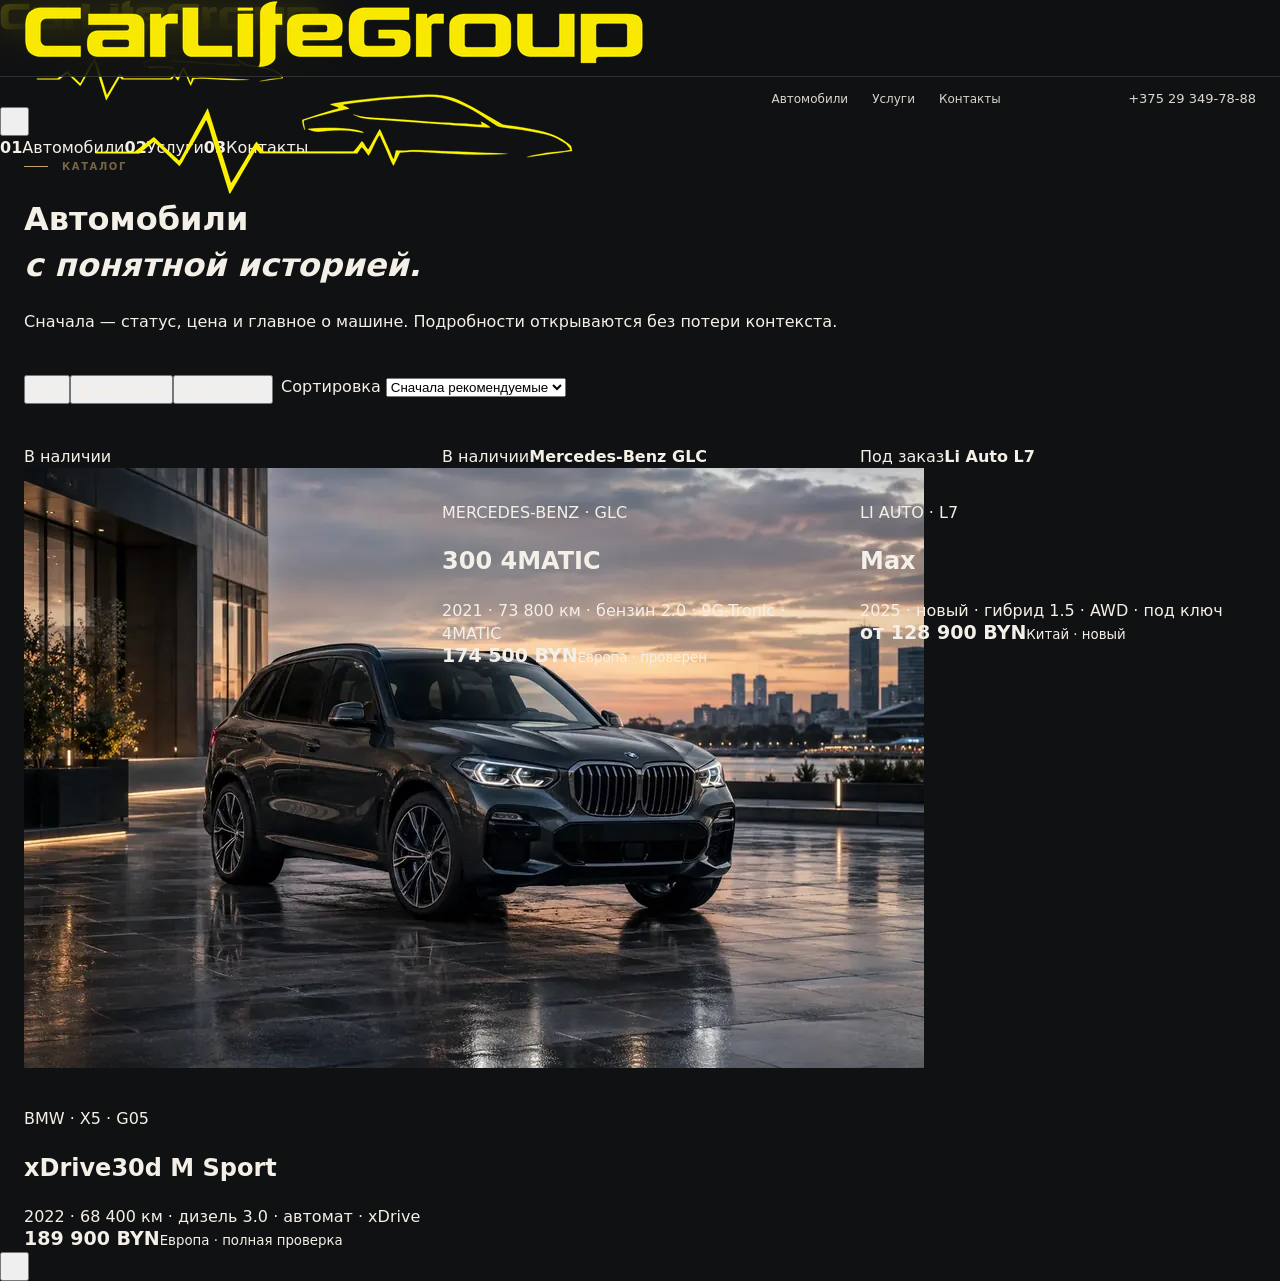
==== catalog.html @ 9d7b45b4 "New 14092026" ====
<!doctype html><html lang="ru"><head><meta charset="utf-8"><meta name="viewport" content="width=device-width,initial-scale=1"><title>Каталог — CarLifeGroup</title><link rel="stylesheet" href="styles.css"></head><body class="inner-page"><header class="site-header"><div class="shell header-inner"><a class="brand brand-logo-link" href="index.html" aria-label="CarLifeGroup"><picture class="brand-logo-picture"><source media="(max-width:520px)" srcset="assets/brand/carlifegroup-logo-mobile.webp"><source media="(max-width:820px)" srcset="assets/brand/carlifegroup-logo-tablet.webp"><img class="brand-logo" src="assets/brand/carlifegroup-logo-desktop.webp" width="620" height="195" alt="CarLifeGroup"></picture></a><nav class="desktop-nav"><a href="index.html#cars">Автомобили</a><a href="index.html#services">Услуги</a><a href="index.html#contacts">Контакты</a></nav><div class="header-actions"><a class="phone" href="tel:+375293497888">+375 29 349-78-88</a><button class="menu-toggle" id="menuToggle" aria-expanded="false" aria-controls="mainNav" aria-label="Открыть меню"><i></i><i></i><i></i></button></div></div></header><div class="menu-backdrop" id="menuBackdrop" hidden></div><nav class="main-nav" id="mainNav" aria-hidden="true"><div class="menu-head"><div class="menu-logo-wrap"><img class="menu-logo" src="assets/brand/carlifegroup-logo-mobile.webp" width="320" height="101" alt="CarLifeGroup"></div><button class="menu-close" id="menuClose">×</button></div><div class="menu-links"><a href="index.html#cars"><b>01</b>Автомобили</a><a href="index.html#services"><b>02</b>Услуги</a><a href="index.html#contacts"><b>03</b>Контакты</a></div></nav><main class="catalog-page"><div class="shell"><div class="page-head"><p class="eyebrow eyebrow-dark"><span></span> КАТАЛОГ</p><h1>Автомобили<br><em>с понятной историей.</em></h1><p>Сначала — статус, цена и главное о машине. Подробности открываются без потери контекста.</p></div><div class="catalog-tools"><div class="filters"><button class="active">Все</button><button>В наличии</button><button>Под заказ</button></div><label>Сортировка <select><option>Сначала рекомендуемые</option><option>Сначала дешевле</option><option>Сначала новее</option></select></label></div><div class="catalog-grid"><a class="catalog-card" href="cars/bmw-x5-g05.html"><div class="catalog-photo"><span>В наличии</span><img src="assets/car-bmw-x5.webp" width="900" height="600" loading="lazy" alt="BMW X5 G05"></div><div class="catalog-body"><div><p>BMW · X5 · G05</p><h2>xDrive30d M Sport</h2><span>2022 · 68 400 км · дизель 3.0 · автомат · xDrive</span></div><strong>189 900 BYN</strong><small>Европа · полная проверка</small></div></a><article class="catalog-card"><div class="catalog-photo placeholder"><span>В наличии</span><b>Mercedes-Benz GLC</b></div><div class="catalog-body"><div><p>MERCEDES-BENZ · GLC</p><h2>300 4MATIC</h2><span>2021 · 73 800 км · бензин 2.0 · 9G-Tronic · 4MATIC</span></div><strong>174 500 BYN</strong><small>Европа · проверен</small></div></article><article class="catalog-card"><div class="catalog-photo placeholder"><span class="light">Под заказ</span><b>Li Auto L7</b></div><div class="catalog-body"><div><p>LI AUTO · L7</p><h2>Max</h2><span>2025 · новый · гибрид 1.5 · AWD · под ключ</span></div><strong>от 128 900 BYN</strong><small>Китай · новый</small></div></article></div></div></main><button class="back-top" id="backTop" aria-label="Наверх">↑</button><script src="script.js" defer></script></body></html>
---- styles.css ----
:root{--bg:#101112;--bg-2:#151718;--surface:#f2efe8;--surface-2:#e6e0d6;--ink:#161718;--text:#f4f0e8;--muted:#a8a8a4;--muted-dark:#6b6b67;--accent:#c6a06a;--accent-2:#dbc7a7;--line:rgba(244,240,232,.14);--line-dark:rgba(22,23,24,.14);--max:1380px;--gutter:24px;--radius:14px}*{box-sizing:border-box}html{scroll-behavior:smooth}body{margin:0;background:var(--bg);color:var(--text);font-family:Inter,system-ui,sans-serif;line-height:1.45;-webkit-font-smoothing:antialiased}a{color:inherit;text-decoration:none}button{font:inherit;color:inherit}.shell{width:min(var(--max),calc(100% - var(--gutter)*2));margin-inline:auto}body.menu-lock,body.modal-lock{overflow:hidden}
.site-header{position:fixed;z-index:50;top:0;inset-inline:0;background:rgba(16,17,18,.72);border-bottom:1px solid var(--line);backdrop-filter:blur(18px);-webkit-backdrop-filter:blur(18px)}.header-inner{height:76px;display:grid;grid-template-columns:auto 1fr auto;align-items:center;gap:30px}.brand{font:800 21px/1 Inter,system-ui,sans-serif;letter-spacing:-.05em;white-space:nowrap}.brand b{font-weight:500;opacity:.58;margin-left:5px}.desktop-nav{display:flex;justify-content:center;gap:24px;font-size:12px;color:#d9d6cf}.desktop-nav a{transition:color .2s ease}.desktop-nav a:hover{color:var(--accent-2)}.header-actions{display:flex;align-items:center;gap:18px}.phone{font-size:13px;color:#ddd9d1;white-space:nowrap}.header-cta{height:42px;display:inline-flex;align-items:center;padding:0 18px;border:1px solid rgba(219,199,167,.58);border-radius:999px;font-size:12px;font-weight:600;transition:.2s ease}.header-cta:hover{background:var(--accent-2);color:var(--ink)}.menu-toggle{display:none;border:0;background:none;width:40px;height:40px;padding:6px}.menu-toggle i{display:block;height:1px;width:23px;background:currentColor;margin:7px auto}.mobile-menu{display:none}
.hero{position:relative;min-height:760px;height:100svh;max-height:940px;overflow:hidden;background:var(--bg)}.hero-media{position:absolute;inset:0}.hero-media picture{position:absolute;inset:0;display:block}.hero-fallback,.hero-media img{position:absolute;inset:0;width:100%;height:100%;object-fit:cover}.hero-fallback{background:radial-gradient(circle at 62% 55%,#4f5352 0,#25292a 34%,#101112 75%)}.hero-media img{z-index:1;object-position:62% center}.hero-media img.image-failed{display:none}.hero-shade{position:absolute;z-index:2;inset:0;background:linear-gradient(90deg,rgba(9,10,11,.88) 0,rgba(9,10,11,.5) 40%,rgba(9,10,11,.16) 68%,rgba(9,10,11,.1) 100%),linear-gradient(0deg,rgba(9,10,11,.56),rgba(9,10,11,.06) 55%)}.hero-content{position:relative;z-index:3;min-height:100%;display:flex;flex-direction:column;justify-content:center;padding-top:40px}.hero-copy{max-width:780px}.eyebrow{margin:0 0 18px;color:#d5d1c8;text-transform:uppercase;letter-spacing:.16em;font-size:10px;font-weight:600}.eyebrow span{display:inline-block;vertical-align:middle;width:24px;height:1px;margin-right:9px;background:var(--accent)}.hero h1{margin:0;font:800 92px/.93 Inter,system-ui,sans-serif;letter-spacing:-.065em}.hero h1 em{font-style:normal;color:#ddd8cf}.hero-lead{max-width:610px;margin:28px 0 34px;color:#d2d0ca;font-size:18px;line-height:1.5}.hero-actions{display:flex;flex-wrap:wrap;gap:10px}.button{min-height:50px;display:inline-flex;justify-content:center;align-items:center;gap:18px;padding:0 21px;border-radius:999px;font-size:13px;font-weight:600;transition:transform .2s ease,background-color .2s ease,color .2s ease,border-color .2s ease}.button:hover{transform:translateY(-2px)}.button b{font-size:15px;font-weight:500}.button-light{background:#f0ece3;color:#161718}.button-ghost{border:1px solid rgba(244,240,232,.4);background:rgba(16,17,18,.08)}.button-ghost:hover{border-color:var(--accent-2)}.button-dark{background:var(--ink);color:#f2efe8}.button-outline-dark{border:1px solid rgba(22,23,24,.28);color:var(--ink);background:transparent}.button-outline-dark:hover{border-color:var(--accent);color:#6f593a}.hero-proof{display:flex;gap:42px;margin-top:70px}.hero-proof div{display:flex;align-items:flex-start;gap:12px}.hero-proof strong{font:600 11px/1 Inter;color:var(--accent)}.hero-proof span{text-transform:uppercase;letter-spacing:.07em;color:#c8c5bf;font-size:10px;line-height:1.4}.hero-bottom{position:absolute;z-index:3;left:50%;bottom:24px;transform:translateX(-50%);display:grid;grid-template-columns:1fr auto 1fr;align-items:center;color:#bcbab4;font-size:10px;letter-spacing:.12em;text-transform:uppercase}.hero-bottom a{display:flex;align-items:center;gap:10px;color:#eeebe3}.hero-bottom b{color:var(--accent);font-size:16px;font-weight:400}.hero-bottom span:last-child{text-align:right}
.inventory-section,.catalog-section{background:var(--surface);color:var(--ink)}.inventory-section{padding:102px 0 82px}.section-head{display:flex;align-items:end;justify-content:space-between;gap:40px}.eyebrow-dark{color:#766348;margin-bottom:16px}.section-head h2,.catalog-head h2{margin:0;font:800 58px/1.01 Inter,system-ui,sans-serif;letter-spacing:-.055em}.section-head h2 em,.catalog-head h2 em{font-style:normal;color:#66635e}.inventory-meta{display:flex;justify-content:space-between;margin-top:22px;padding-top:13px;border-top:1px solid var(--line-dark);text-transform:uppercase;letter-spacing:.11em;font-size:9px;color:#7a7872}.inventory-grid{display:grid;grid-template-columns:repeat(3,minmax(0,1fr));gap:22px;margin-top:34px}.car-card{min-width:0;display:flex;flex-direction:column}.car-photo{position:relative;display:block;width:100%;padding:0;border:0;overflow:hidden;aspect-ratio:4/3;background:#d3cec3;border-radius:var(--radius);cursor:pointer;text-align:left}.car-photo img,.photo-fallback{position:absolute;inset:0;width:100%;height:100%;object-fit:cover}.photo-fallback{z-index:0}.car-photo img{z-index:1;transition:transform .55s ease,opacity .25s ease}.car-photo:hover img{transform:scale(1.025)}.photo-bmw{background:linear-gradient(135deg,#858a8a,#343739 58%,#17191a)}.photo-mercedes{background:linear-gradient(135deg,#bbb8b0,#66635e 58%,#252627)}.photo-li{background:linear-gradient(135deg,#a69f92,#5b5853 60%,#222426)}.status,.origin{position:absolute;z-index:3;top:14px;padding:8px 10px;border:1px solid rgba(243,240,232,.18);background:rgba(16,17,18,.72);backdrop-filter:blur(8px);color:#f2eee7;font-size:9px;letter-spacing:.13em;text-transform:uppercase}.status{left:14px}.origin{right:14px;color:var(--accent-2)}.status-stock{background:#f2efe8;color:#171819;border-color:transparent}.photo-caption{position:absolute;z-index:3;right:14px;bottom:14px;display:flex;gap:8px;align-items:center;padding:9px 11px;background:rgba(16,17,18,.74);color:#f1eee7;border:1px solid rgba(243,240,232,.15);backdrop-filter:blur(8px);font-size:9px;letter-spacing:.1em;text-transform:uppercase;opacity:0;transform:translateY(4px);transition:.25s ease}.car-photo:hover .photo-caption{opacity:1;transform:none}.photo-caption b{font-size:13px;color:var(--accent);font-weight:400}.car-body{padding:18px 0 0;display:flex;flex:1;flex-direction:column}.car-top{display:flex;justify-content:space-between;gap:20px;min-height:61px;padding-bottom:14px;border-bottom:1px solid var(--line-dark)}.car-kicker{margin:0 0 6px;color:#767168;font-size:10px;letter-spacing:.12em;text-transform:uppercase;font-weight:600}.car-top h3{margin:0;font:700 25px/1.06 Inter,system-ui,sans-serif;letter-spacing:-.045em}.year{font:600 11px/1 Inter;color:#7b7870;padding-top:2px}.car-main{display:grid;grid-template-columns:1fr 1fr;gap:16px;min-height:89px;padding:16px 0 13px}.price strong{display:block;font:700 19px/1.05 Inter,system-ui,sans-serif}.price span{display:block;margin-top:5px;color:#77746e;font-size:10px}.car-main p{margin:0;color:#5f605c;font-size:11px;line-height:1.55}.spec-row{display:flex;flex-wrap:wrap;gap:7px 13px;min-height:30px;color:#77766f;font-size:9px;text-transform:uppercase;letter-spacing:.06em}.spec-row span+span{position:relative}.spec-row span+span:before{content:'·';position:absolute;left:-8px;color:#aba79f}.card-actions{display:flex;justify-content:space-between;gap:16px;min-height:54px;margin-top:auto;padding-top:18px;border-top:1px solid var(--line-dark)}.card-link{padding:0;border:0;background:none;font-size:11px;font-weight:600;cursor:pointer}.card-link b{color:#8b7250;font-size:14px;font-weight:400}.card-link:hover{color:#8b7250}.card-link.subtle{color:#77756e;font-weight:500}.inventory-note{display:grid;grid-template-columns:1.2fr .8fr;gap:40px;margin-top:48px;padding-top:22px;border-top:1px solid var(--line-dark);align-items:start}.inventory-note p{margin:0;max-width:790px;color:#666761;font-size:12px;line-height:1.6}.inventory-note p b{color:#2d2e2e;font-weight:600}.inventory-note a{justify-self:end;font-size:11px;font-weight:600;color:#3f403e}
.catalog-section{padding:110px 0 120px;background:#ece8df;border-top:1px solid var(--line-dark)}.catalog-head{display:grid;grid-template-columns:1.15fr .85fr;gap:60px;align-items:end}.catalog-head>p{max-width:430px;margin:0 0 3px;color:#6b6861;font-size:13px;line-height:1.6}.catalog-tools{display:flex;gap:8px;margin-top:42px;padding-bottom:18px;border-bottom:1px solid var(--line-dark)}.filter-chip{height:38px;padding:0 15px;border:1px solid rgba(22,23,24,.18);border-radius:999px;background:transparent;color:#5e5b55;font-size:11px;cursor:pointer}.filter-chip.is-active{background:var(--ink);color:#f2efe8;border-color:var(--ink)}.catalog-grid{display:grid;grid-template-columns:repeat(3,minmax(0,1fr));gap:22px;margin-top:22px}.catalog-card{display:grid;grid-template-rows:auto 1fr;gap:17px}.catalog-image{position:relative;min-height:280px;border-radius:var(--radius);overflow:hidden;background-size:cover;background-position:center}.catalog-image>span{position:absolute;left:14px;top:14px;z-index:2;padding:8px 10px;border-radius:999px;background:rgba(16,17,18,.74);color:#f2eee7;font-size:9px;letter-spacing:.13em;text-transform:uppercase}.catalog-open{position:absolute;right:14px;bottom:14px;z-index:2;border:1px solid rgba(244,240,232,.18);border-radius:999px;padding:10px 12px;background:rgba(16,17,18,.74);backdrop-filter:blur(8px);color:#f1eee7;font-size:9px;letter-spacing:.1em;text-transform:uppercase;cursor:pointer}.catalog-open b{color:var(--accent);font-size:13px;font-weight:400}.catalog-card h3{margin:0 0 8px;font:700 25px/1.06 Inter,system-ui,sans-serif;letter-spacing:-.045em}.catalog-spec{min-height:35px;margin:0 0 16px;color:#6e6a63;font-size:11px;line-height:1.55}.catalog-card>div:last-child>strong{font:700 19px/1 Inter,system-ui,sans-serif}
.stub-section{min-height:360px;display:flex;align-items:center;background:#ece8df;color:var(--ink);border-top:1px solid var(--line-dark)}.stub-section.dark{background:var(--bg-2);color:var(--text);border-color:var(--line)}.stub-section span{display:block;margin-bottom:14px;text-transform:uppercase;letter-spacing:.13em;font-size:9px;color:var(--accent)}.stub-section h2{margin:0;font:700 42px/1.06 Inter,system-ui,sans-serif;letter-spacing:-.045em}
.car-modal{position:fixed;inset:0;z-index:100;display:none}.car-modal.is-open{display:block}.modal-backdrop{position:absolute;inset:0;background:rgba(8,9,10,.66);backdrop-filter:blur(8px)}.modal-panel{position:absolute;top:0;right:0;width:min(860px,100%);height:100%;display:grid;grid-template-columns:.95fr 1.05fr;background:var(--surface);color:var(--ink);box-shadow:-24px 0 70px rgba(0,0,0,.18);transform:translateX(20px);opacity:0;animation:modal-in .22s ease forwards}.car-modal.is-open .modal-panel{transform:none}@keyframes modal-in{to{transform:none;opacity:1}}.modal-close{position:absolute;top:18px;right:18px;z-index:4;width:42px;height:42px;border:1px solid rgba(244,240,232,.28);border-radius:50%;background:rgba(16,17,18,.62);color:#f2efe8;font-size:25px;line-height:1;cursor:pointer}.modal-image{position:relative;min-height:100%;background-size:cover;background-position:center}.modal-status{position:absolute;left:20px;top:20px;padding:8px 10px;border-radius:999px;background:rgba(16,17,18,.74);color:#f2eee7;font-size:9px;letter-spacing:.13em;text-transform:uppercase}.modal-content{padding:70px 50px 44px;overflow:auto}.modal-kicker{margin:0 0 7px;color:#767168;font-size:10px;letter-spacing:.12em;text-transform:uppercase;font-weight:600}.modal-content h2{margin:0;font:800 42px/1 Inter,system-ui,sans-serif;letter-spacing:-.05em}.modal-price{margin:26px 0 26px;padding:17px 0;border-top:1px solid var(--line-dark);border-bottom:1px solid var(--line-dark)}.modal-price strong{display:block;font:700 25px/1 Inter,system-ui,sans-serif}.modal-price span{display:block;margin-top:7px;color:#77746e;font-size:10px}.modal-spec-grid{display:grid;grid-template-columns:1fr 1fr;gap:18px}.modal-spec-grid div,.modal-detail-grid div{display:flex;flex-direction:column;gap:5px}.modal-spec-grid span,.modal-detail-grid span{color:#7b7870;font-size:9px;text-transform:uppercase;letter-spacing:.1em}.modal-spec-grid strong,.modal-detail-grid strong{font:600 13px/1.35 Inter,sans-serif}.modal-divider{height:1px;margin:28px 0 22px;background:var(--line-dark)}.modal-detail-grid{display:grid;grid-template-columns:1fr 1fr;gap:18px}.modal-actions{display:flex;gap:9px;margin-top:30px}.modal-actions .button{flex:1}.modal-actions a{white-space:nowrap}
@media (max-width:1100px){:root{--gutter:22px}.desktop-nav{gap:16px}.header-cta{display:none}.hero h1{font-size:76px}.hero-proof{gap:25px}.inventory-grid,.catalog-grid{grid-template-columns:1fr 1fr}.section-head h2,.catalog-head h2{font-size:50px}.car-card:nth-child(3){grid-column:1/-1}.car-card:nth-child(3) .car-photo{aspect-ratio:1.8/1}.catalog-head{gap:35px}.modal-panel{width:min(820px,100%)}}
@media (max-width:760px){:root{--gutter:18px}.header-inner{height:68px;grid-template-columns:auto 1fr auto;gap:14px}.desktop-nav,.phone{display:none}.header-actions{justify-content:flex-end}.menu-toggle{display:block}.mobile-menu{position:fixed;z-index:60;inset:68px 0 0;display:flex;flex-direction:column;justify-content:space-between;padding:46px var(--gutter) 30px;background:rgba(16,17,18,.985);transform:translateY(-10px);opacity:0;pointer-events:none;transition:.22s ease}.mobile-menu.is-open{transform:none;opacity:1;pointer-events:auto}.mobile-menu nav{display:grid;gap:20px}.mobile-menu nav a{font:700 34px/1 Inter,system-ui,sans-serif;letter-spacing:-.04em}.mobile-menu-phone{font-size:14px;color:#cac6bf}.hero{height:auto;min-height:0;max-height:none;padding-top:68px}.hero-media{position:relative;inset:auto;height:46svh;min-height:290px}.hero-media img{object-position:52% center}.hero-shade{top:68px;bottom:auto;height:46svh;background:linear-gradient(180deg,rgba(9,10,11,.08),rgba(9,10,11,.18) 48%,rgba(9,10,11,.84) 100%)}.hero-content{width:100%;height:auto;padding:26px var(--gutter) 36px;display:block;background:var(--bg)}.hero-copy{max-width:none}.eyebrow{margin-bottom:16px}.hero h1{font-size:57px}.hero-lead{margin:20px 0 24px;font-size:15px}.hero-actions{display:grid;gap:8px}.button{width:100%}.hero-proof{display:grid;grid-template-columns:repeat(3,1fr);gap:10px;margin-top:38px}.hero-proof div{display:block}.hero-proof strong{display:block;margin-bottom:7px}.hero-proof span{font-size:9px}.hero-bottom{position:relative;left:auto;bottom:auto;transform:none;width:100%;display:flex;justify-content:flex-start;padding:0 var(--gutter) 20px;gap:12px;background:var(--bg)}.hero-bottom span{display:none}.hero-bottom a{font-size:9px}.inventory-section{padding:72px 0 66px}.section-head{display:grid;gap:24px;align-items:start}.section-head h2,.catalog-head h2{font-size:40px}.inventory-meta{margin-top:24px}.inventory-grid,.catalog-grid{grid-template-columns:1fr;gap:42px;margin-top:28px}.car-card:nth-child(3){grid-column:auto}.car-photo,.car-card:nth-child(3) .car-photo{aspect-ratio:1.07/1}.photo-caption{display:none}.car-main{grid-template-columns:1fr;gap:12px}.car-top{min-height:0}.card-actions{display:grid;grid-template-columns:1fr 1fr}.card-link.subtle{text-align:right}.inventory-note{grid-template-columns:1fr;gap:16px;margin-top:38px}.inventory-note a{justify-self:start}.catalog-section{padding:76px 0 90px}.catalog-head{display:grid;grid-template-columns:1fr;gap:18px}.catalog-head>p{max-width:600px}.catalog-tools{margin-top:30px;overflow:auto}.catalog-card{grid-template-rows:auto 1fr}.catalog-image{min-height:250px}.stub-section{min-height:300px}.stub-section h2{font-size:35px}.modal-panel{top:auto;bottom:0;left:0;width:100%;height:min(92svh,850px);display:block;overflow:auto;transform:translateY(20px)}.modal-image{height:32vh;min-height:210px}.modal-content{padding:28px 22px 34px}.modal-content h2{font-size:34px}.modal-actions{display:grid;grid-template-columns:1fr}.modal-actions .button{width:100%}}
@media (max-width:430px){:root{--gutter:16px}.brand{font-size:19px}.hero-media{height:43svh;min-height:255px}.hero-shade{height:43svh}.hero-content{padding-top:21px}.hero h1{font-size:40px}.hero-lead{font-size:14px}.hero-proof{margin-top:30px}.hero-proof span{font-size:8px;letter-spacing:.045em}.mobile-menu nav a{font-size:30px}.section-head h2,.catalog-head h2{font-size:34px}.car-top h3,.catalog-card h3{font-size:22px}.car-main p{font-size:10px}.spec-row{font-size:8px}.modal-content{padding-inline:18px}.modal-content h2{font-size:31px}.modal-spec-grid,.modal-detail-grid{gap:13px}}
@media (max-width:360px){.hero-media{height:39svh}.hero-shade{height:39svh}.hero h1{font-size:37px}.hero-proof{grid-template-columns:1fr 1fr}.hero-proof div:last-child{grid-column:1/-1}.section-head h2,.catalog-head h2{font-size:31px}.inventory-note p{font-size:11px}.modal-image{height:28vh;min-height:180px}.modal-content h2{font-size:28px}.modal-price strong{font-size:21px}}
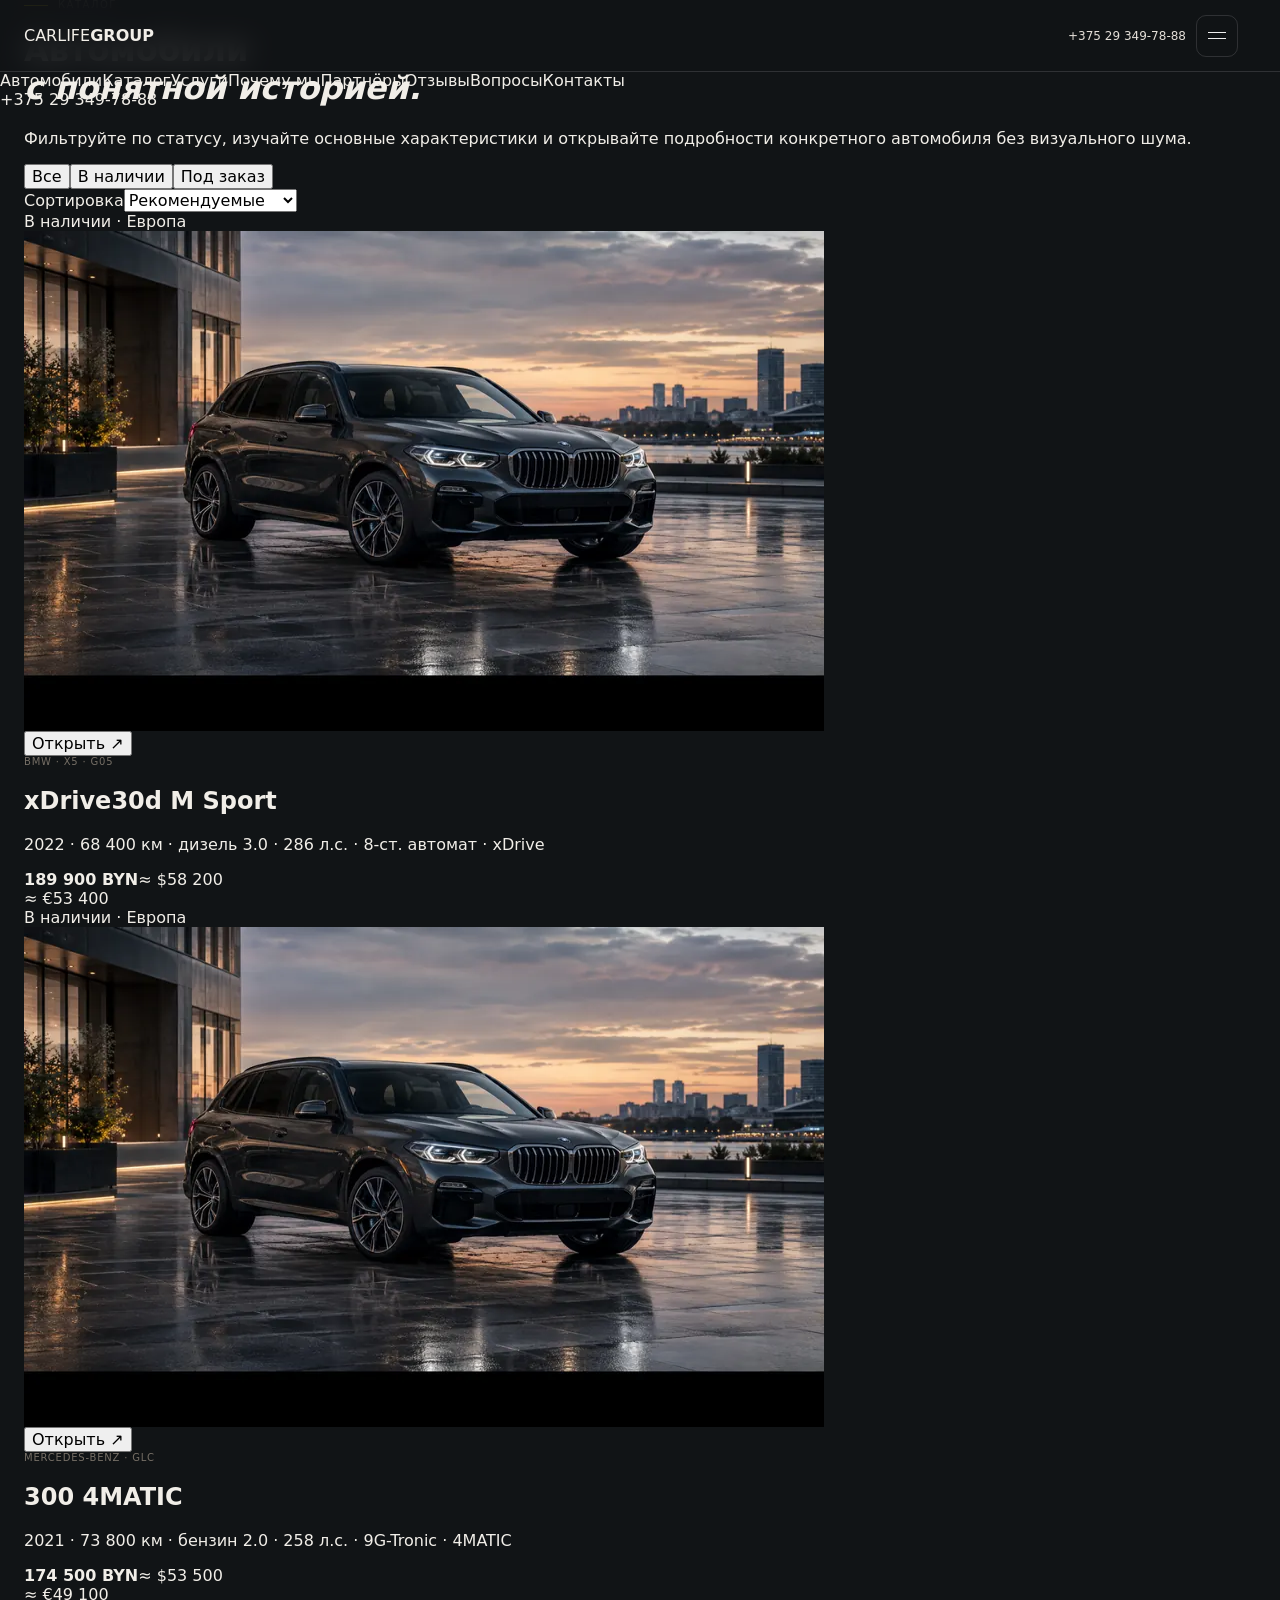
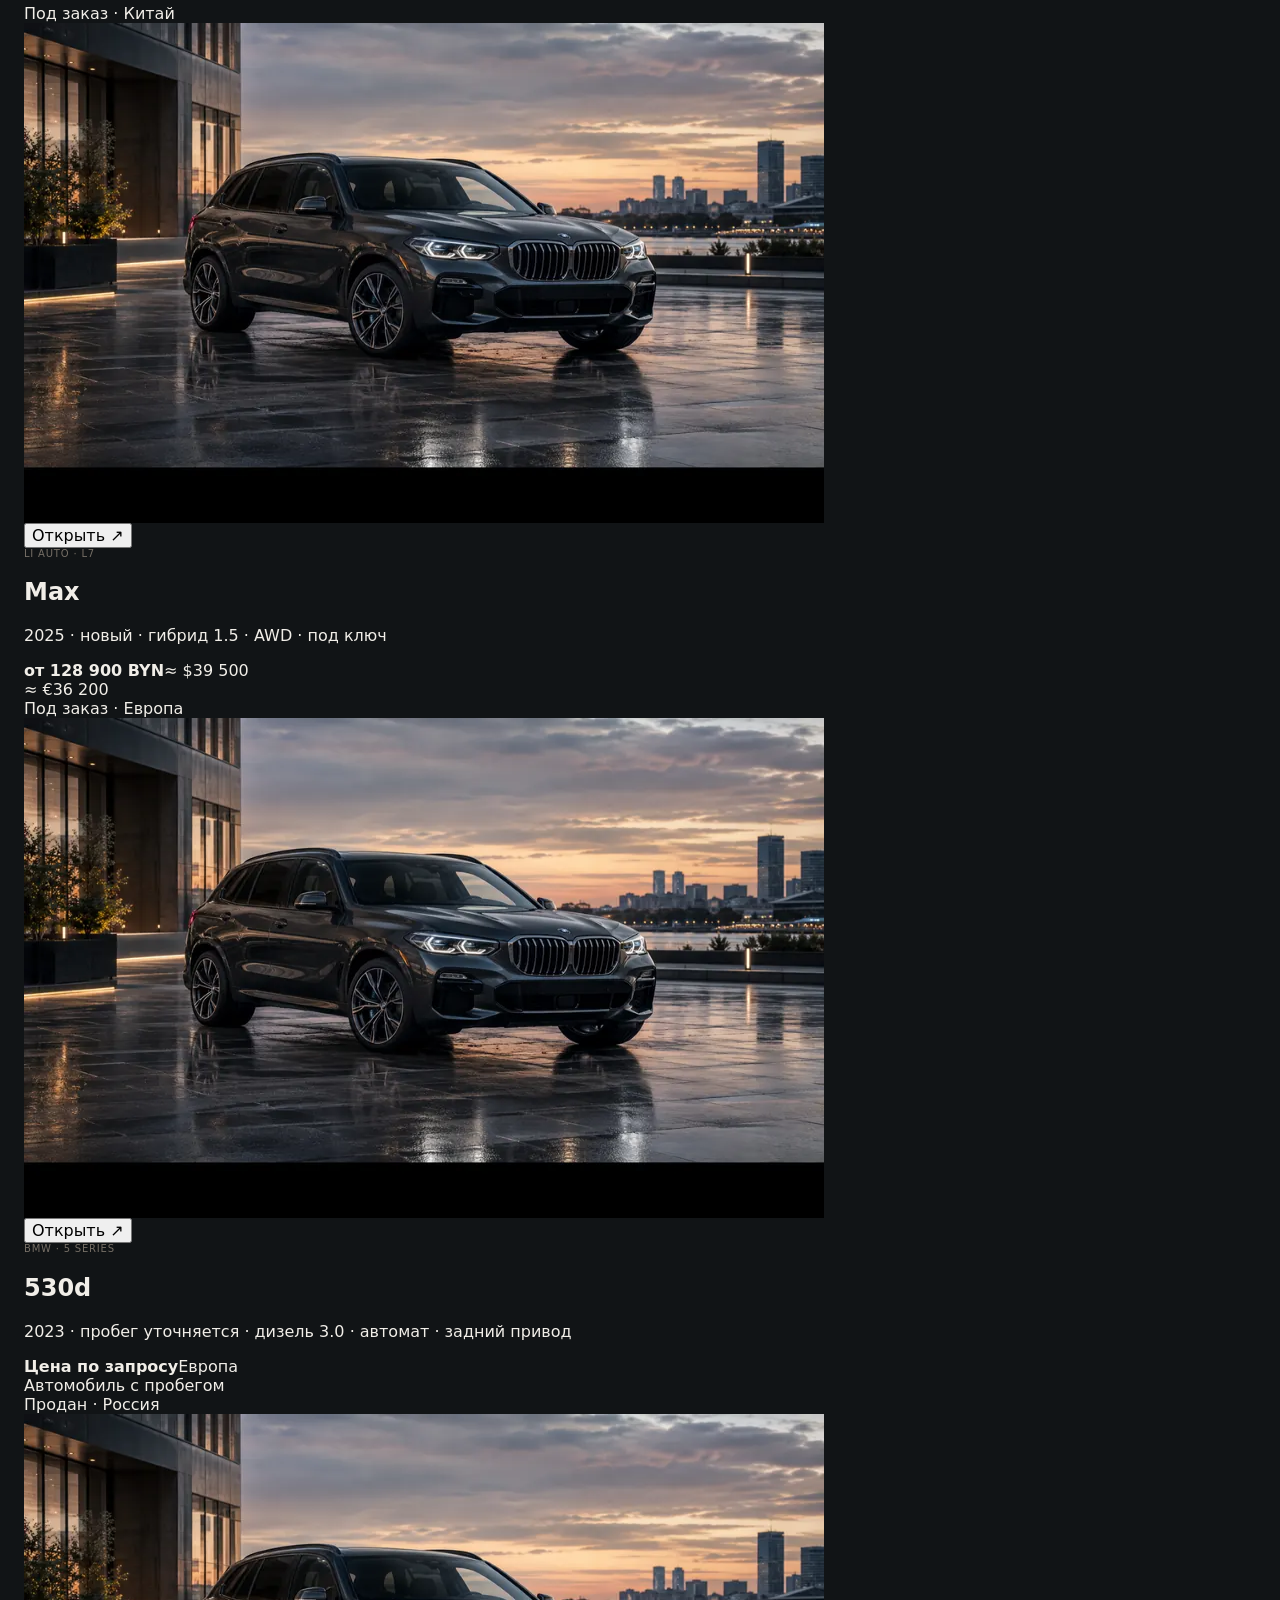
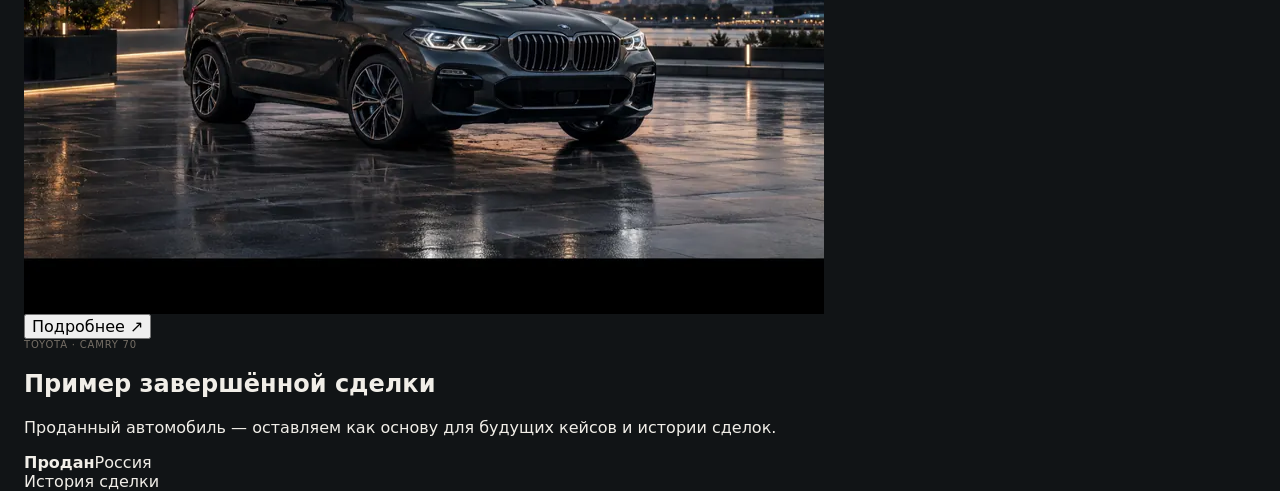
==== commit ef6f6615: "test_22092026" ====
--- a/catalog.html
+++ b/catalog.html
@@ -1 +1 @@
-<!doctype html><html lang="ru"><head><meta charset="utf-8"><meta name="viewport" content="width=device-width,initial-scale=1"><title>Каталог — CarLifeGroup</title><link rel="stylesheet" href="styles.css"></head><body class="inner-page"><header class="site-header"><div class="shell header-inner"><a class="brand brand-logo-link" href="index.html" aria-label="CarLifeGroup"><picture class="brand-logo-picture"><source media="(max-width:520px)" srcset="assets/brand/carlifegroup-logo-mobile.webp"><source media="(max-width:820px)" srcset="assets/brand/carlifegroup-logo-tablet.webp"><img class="brand-logo" src="assets/brand/carlifegroup-logo-desktop.webp" width="620" height="195" alt="CarLifeGroup"></picture></a><nav class="desktop-nav"><a href="index.html#cars">Автомобили</a><a href="index.html#services">Услуги</a><a href="index.html#contacts">Контакты</a></nav><div class="header-actions"><a class="phone" href="tel:+375293497888">+375 29 349-78-88</a><button class="menu-toggle" id="menuToggle" aria-expanded="false" aria-controls="mainNav" aria-label="Открыть меню"><i></i><i></i><i></i></button></div></div></header><div class="menu-backdrop" id="menuBackdrop" hidden></div><nav class="main-nav" id="mainNav" aria-hidden="true"><div class="menu-head"><div class="menu-logo-wrap"><img class="menu-logo" src="assets/brand/carlifegroup-logo-mobile.webp" width="320" height="101" alt="CarLifeGroup"></div><button class="menu-close" id="menuClose">×</button></div><div class="menu-links"><a href="index.html#cars"><b>01</b>Автомобили</a><a href="index.html#services"><b>02</b>Услуги</a><a href="index.html#contacts"><b>03</b>Контакты</a></div></nav><main class="catalog-page"><div class="shell"><div class="page-head"><p class="eyebrow eyebrow-dark"><span></span> КАТАЛОГ</p><h1>Автомобили<br><em>с понятной историей.</em></h1><p>Сначала — статус, цена и главное о машине. Подробности открываются без потери контекста.</p></div><div class="catalog-tools"><div class="filters"><button class="active">Все</button><button>В наличии</button><button>Под заказ</button></div><label>Сортировка <select><option>Сначала рекомендуемые</option><option>Сначала дешевле</option><option>Сначала новее</option></select></label></div><div class="catalog-grid"><a class="catalog-card" href="cars/bmw-x5-g05.html"><div class="catalog-photo"><span>В наличии</span><img src="assets/car-bmw-x5.webp" width="900" height="600" loading="lazy" alt="BMW X5 G05"></div><div class="catalog-body"><div><p>BMW · X5 · G05</p><h2>xDrive30d M Sport</h2><span>2022 · 68 400 км · дизель 3.0 · автомат · xDrive</span></div><strong>189 900 BYN</strong><small>Европа · полная проверка</small></div></a><article class="catalog-card"><div class="catalog-photo placeholder"><span>В наличии</span><b>Mercedes-Benz GLC</b></div><div class="catalog-body"><div><p>MERCEDES-BENZ · GLC</p><h2>300 4MATIC</h2><span>2021 · 73 800 км · бензин 2.0 · 9G-Tronic · 4MATIC</span></div><strong>174 500 BYN</strong><small>Европа · проверен</small></div></article><article class="catalog-card"><div class="catalog-photo placeholder"><span class="light">Под заказ</span><b>Li Auto L7</b></div><div class="catalog-body"><div><p>LI AUTO · L7</p><h2>Max</h2><span>2025 · новый · гибрид 1.5 · AWD · под ключ</span></div><strong>от 128 900 BYN</strong><small>Китай · новый</small></div></article></div></div></main><button class="back-top" id="backTop" aria-label="Наверх">↑</button><script src="script.js" defer></script></body></html>
+<!doctype html><html lang="ru"><head><meta charset="utf-8"><meta name="viewport" content="width=device-width, initial-scale=1"><title>Каталог — CarLifeGroup</title><link rel="stylesheet" href="styles.css"></head><body><header class="site-header"><div class="header-inner shell"><a class="brand" href="index.html"><span>CARLIFE</span><b>GROUP</b></a><nav class="desktop-nav"><a href="index.html#cars">Автомобили</a><a href="catalog.html">Каталог</a><a href="index.html#services">Услуги</a><a href="index.html#honest">Почему мы</a><a href="index.html#contacts">Контакты</a></nav><div class="header-actions"><a class="phone" href="tel:+375293497888">+375 29 349-78-88</a><a class="header-cta" href="index.html#selection">Подобрать авто</a><button class="menu-toggle" aria-label="Открыть меню" aria-expanded="false" type="button"><i></i><i></i></button></div></div><div class="mobile-menu" aria-hidden="true"><nav><a href="index.html#cars">Автомобили</a><a href="catalog.html">Каталог</a><a href="index.html#services">Услуги</a><a href="index.html#honest">Почему мы</a><a href="index.html#partners">Партнёры</a><a href="index.html#reviews">Отзывы</a><a href="index.html#faq">Вопросы</a><a href="index.html#contacts">Контакты</a></nav><a class="mobile-menu-phone" href="tel:+375293497888">+375 29 349-78-88</a></div></header><main class="catalog-page"><div class="shell"><div class="catalog-title"><p class="eyebrow eyebrow-dark"><span></span> КАТАЛОГ</p><h1>Автомобили<br><em>с понятной историей.</em></h1><p>Фильтруйте по статусу, изучайте основные характеристики и открывайте подробности конкретного автомобиля без визуального шума.</p></div><div class="catalog-toolbar"><div class="filters"><button class="chip active" data-filter="all">Все</button><button class="chip" data-filter="stock">В наличии</button><button class="chip" data-filter="order">Под заказ</button></div><label class="sort">Сортировка<select><option>Рекомендуемые</option><option>Сначала дешевле</option><option>Сначала дороже</option></select></label></div><div class="catalog-grid"><article class="catalog-card" data-state="stock"><a class="catalog-media" href="cars/bmw-x5-g05.html"><span class="catalog-tag">В наличии · Европа</span><img src="assets/bmw-x5-card.webp" width="800" height="500" loading="lazy" decoding="async" alt="BMW X5 G05"><button class="catalog-open" type="button">Открыть ↗</button></a><div class="catalog-body"><p class="car-kicker">BMW · X5 · G05</p><h2>xDrive30d M Sport</h2><p class="catalog-spec">2022 · 68 400 км · дизель 3.0 · 286 л.с. · 8-ст. автомат · xDrive</p><div class="catalog-price"><strong>189 900 BYN</strong><span>≈ $58 200<br>≈ €53 400</span></div></div></article><article class="catalog-card" data-state="stock"><div class="catalog-media"><span class="catalog-tag">В наличии · Европа</span><div class="photo-fallback photo-mercedes"></div><img src="assets/bmw-x5-card.webp" width="800" height="500" loading="lazy" decoding="async" alt="Mercedes-Benz GLC — demo"><button class="catalog-open" type="button">Открыть ↗</button></div><div class="catalog-body"><p class="car-kicker">Mercedes-Benz · GLC</p><h2>300 4MATIC</h2><p class="catalog-spec">2021 · 73 800 км · бензин 2.0 · 258 л.с. · 9G-Tronic · 4MATIC</p><div class="catalog-price"><strong>174 500 BYN</strong><span>≈ $53 500<br>≈ €49 100</span></div></div></article><article class="catalog-card" data-state="order"><div class="catalog-media"><span class="catalog-tag">Под заказ · Китай</span><div class="photo-fallback photo-li"></div><img src="assets/bmw-x5-card.webp" width="800" height="500" loading="lazy" decoding="async" alt="Li Auto L7 — demo"><button class="catalog-open" type="button">Открыть ↗</button></div><div class="catalog-body"><p class="car-kicker">Li Auto · L7</p><h2>Max</h2><p class="catalog-spec">2025 · новый · гибрид 1.5 · AWD · под ключ</p><div class="catalog-price"><strong>от 128 900 BYN</strong><span>≈ $39 500<br>≈ €36 200</span></div></div></article><article class="catalog-card" data-state="order"><div class="catalog-media"><span class="catalog-tag">Под заказ · Европа</span><div class="photo-fallback photo-bmw"></div><img src="assets/bmw-x5-card.webp" width="800" height="500" loading="lazy" decoding="async" alt="BMW 5 Series 530d — demo"><button class="catalog-open" type="button">Открыть ↗</button></div><div class="catalog-body"><p class="car-kicker">BMW · 5 Series</p><h2>530d</h2><p class="catalog-spec">2023 · пробег уточняется · дизель 3.0 · автомат · задний привод</p><div class="catalog-price"><strong>Цена по запросу</strong><span>Европа<br>Автомобиль с пробегом</span></div></div></article><article class="catalog-card" data-state="sold"><div class="catalog-media"><span class="catalog-tag">Продан · Россия</span><div class="photo-fallback photo-mercedes"></div><img src="assets/bmw-x5-card.webp" width="800" height="500" loading="lazy" decoding="async" alt="Toyota Camry 70 — demo"><button class="catalog-open" type="button">Подробнее ↗</button></div><div class="catalog-body"><p class="car-kicker">Toyota · Camry 70</p><h2>Пример завершённой сделки</h2><p class="catalog-spec">Проданный автомобиль — оставляем как основу для будущих кейсов и истории сделок.</p><div class="catalog-price"><strong>Продан</strong><span>Россия<br>История сделки</span></div></div></article></div></div></main><script defer src="script.js"></script></body></html>
--- a/styles.css
+++ b/styles.css
@@ -1,11 +1,117 @@
-:root{--bg:#101112;--bg-2:#151718;--surface:#f2efe8;--surface-2:#e6e0d6;--ink:#161718;--text:#f4f0e8;--muted:#a8a8a4;--muted-dark:#6b6b67;--accent:#c6a06a;--accent-2:#dbc7a7;--line:rgba(244,240,232,.14);--line-dark:rgba(22,23,24,.14);--max:1380px;--gutter:24px;--radius:14px}*{box-sizing:border-box}html{scroll-behavior:smooth}body{margin:0;background:var(--bg);color:var(--text);font-family:Inter,system-ui,sans-serif;line-height:1.45;-webkit-font-smoothing:antialiased}a{color:inherit;text-decoration:none}button{font:inherit;color:inherit}.shell{width:min(var(--max),calc(100% - var(--gutter)*2));margin-inline:auto}body.menu-lock,body.modal-lock{overflow:hidden}
-.site-header{position:fixed;z-index:50;top:0;inset-inline:0;background:rgba(16,17,18,.72);border-bottom:1px solid var(--line);backdrop-filter:blur(18px);-webkit-backdrop-filter:blur(18px)}.header-inner{height:76px;display:grid;grid-template-columns:auto 1fr auto;align-items:center;gap:30px}.brand{font:800 21px/1 Inter,system-ui,sans-serif;letter-spacing:-.05em;white-space:nowrap}.brand b{font-weight:500;opacity:.58;margin-left:5px}.desktop-nav{display:flex;justify-content:center;gap:24px;font-size:12px;color:#d9d6cf}.desktop-nav a{transition:color .2s ease}.desktop-nav a:hover{color:var(--accent-2)}.header-actions{display:flex;align-items:center;gap:18px}.phone{font-size:13px;color:#ddd9d1;white-space:nowrap}.header-cta{height:42px;display:inline-flex;align-items:center;padding:0 18px;border:1px solid rgba(219,199,167,.58);border-radius:999px;font-size:12px;font-weight:600;transition:.2s ease}.header-cta:hover{background:var(--accent-2);color:var(--ink)}.menu-toggle{display:none;border:0;background:none;width:40px;height:40px;padding:6px}.menu-toggle i{display:block;height:1px;width:23px;background:currentColor;margin:7px auto}.mobile-menu{display:none}
-.hero{position:relative;min-height:760px;height:100svh;max-height:940px;overflow:hidden;background:var(--bg)}.hero-media{position:absolute;inset:0}.hero-media picture{position:absolute;inset:0;display:block}.hero-fallback,.hero-media img{position:absolute;inset:0;width:100%;height:100%;object-fit:cover}.hero-fallback{background:radial-gradient(circle at 62% 55%,#4f5352 0,#25292a 34%,#101112 75%)}.hero-media img{z-index:1;object-position:62% center}.hero-media img.image-failed{display:none}.hero-shade{position:absolute;z-index:2;inset:0;background:linear-gradient(90deg,rgba(9,10,11,.88) 0,rgba(9,10,11,.5) 40%,rgba(9,10,11,.16) 68%,rgba(9,10,11,.1) 100%),linear-gradient(0deg,rgba(9,10,11,.56),rgba(9,10,11,.06) 55%)}.hero-content{position:relative;z-index:3;min-height:100%;display:flex;flex-direction:column;justify-content:center;padding-top:40px}.hero-copy{max-width:780px}.eyebrow{margin:0 0 18px;color:#d5d1c8;text-transform:uppercase;letter-spacing:.16em;font-size:10px;font-weight:600}.eyebrow span{display:inline-block;vertical-align:middle;width:24px;height:1px;margin-right:9px;background:var(--accent)}.hero h1{margin:0;font:800 92px/.93 Inter,system-ui,sans-serif;letter-spacing:-.065em}.hero h1 em{font-style:normal;color:#ddd8cf}.hero-lead{max-width:610px;margin:28px 0 34px;color:#d2d0ca;font-size:18px;line-height:1.5}.hero-actions{display:flex;flex-wrap:wrap;gap:10px}.button{min-height:50px;display:inline-flex;justify-content:center;align-items:center;gap:18px;padding:0 21px;border-radius:999px;font-size:13px;font-weight:600;transition:transform .2s ease,background-color .2s ease,color .2s ease,border-color .2s ease}.button:hover{transform:translateY(-2px)}.button b{font-size:15px;font-weight:500}.button-light{background:#f0ece3;color:#161718}.button-ghost{border:1px solid rgba(244,240,232,.4);background:rgba(16,17,18,.08)}.button-ghost:hover{border-color:var(--accent-2)}.button-dark{background:var(--ink);color:#f2efe8}.button-outline-dark{border:1px solid rgba(22,23,24,.28);color:var(--ink);background:transparent}.button-outline-dark:hover{border-color:var(--accent);color:#6f593a}.hero-proof{display:flex;gap:42px;margin-top:70px}.hero-proof div{display:flex;align-items:flex-start;gap:12px}.hero-proof strong{font:600 11px/1 Inter;color:var(--accent)}.hero-proof span{text-transform:uppercase;letter-spacing:.07em;color:#c8c5bf;font-size:10px;line-height:1.4}.hero-bottom{position:absolute;z-index:3;left:50%;bottom:24px;transform:translateX(-50%);display:grid;grid-template-columns:1fr auto 1fr;align-items:center;color:#bcbab4;font-size:10px;letter-spacing:.12em;text-transform:uppercase}.hero-bottom a{display:flex;align-items:center;gap:10px;color:#eeebe3}.hero-bottom b{color:var(--accent);font-size:16px;font-weight:400}.hero-bottom span:last-child{text-align:right}
-.inventory-section,.catalog-section{background:var(--surface);color:var(--ink)}.inventory-section{padding:102px 0 82px}.section-head{display:flex;align-items:end;justify-content:space-between;gap:40px}.eyebrow-dark{color:#766348;margin-bottom:16px}.section-head h2,.catalog-head h2{margin:0;font:800 58px/1.01 Inter,system-ui,sans-serif;letter-spacing:-.055em}.section-head h2 em,.catalog-head h2 em{font-style:normal;color:#66635e}.inventory-meta{display:flex;justify-content:space-between;margin-top:22px;padding-top:13px;border-top:1px solid var(--line-dark);text-transform:uppercase;letter-spacing:.11em;font-size:9px;color:#7a7872}.inventory-grid{display:grid;grid-template-columns:repeat(3,minmax(0,1fr));gap:22px;margin-top:34px}.car-card{min-width:0;display:flex;flex-direction:column}.car-photo{position:relative;display:block;width:100%;padding:0;border:0;overflow:hidden;aspect-ratio:4/3;background:#d3cec3;border-radius:var(--radius);cursor:pointer;text-align:left}.car-photo img,.photo-fallback{position:absolute;inset:0;width:100%;height:100%;object-fit:cover}.photo-fallback{z-index:0}.car-photo img{z-index:1;transition:transform .55s ease,opacity .25s ease}.car-photo:hover img{transform:scale(1.025)}.photo-bmw{background:linear-gradient(135deg,#858a8a,#343739 58%,#17191a)}.photo-mercedes{background:linear-gradient(135deg,#bbb8b0,#66635e 58%,#252627)}.photo-li{background:linear-gradient(135deg,#a69f92,#5b5853 60%,#222426)}.status,.origin{position:absolute;z-index:3;top:14px;padding:8px 10px;border:1px solid rgba(243,240,232,.18);background:rgba(16,17,18,.72);backdrop-filter:blur(8px);color:#f2eee7;font-size:9px;letter-spacing:.13em;text-transform:uppercase}.status{left:14px}.origin{right:14px;color:var(--accent-2)}.status-stock{background:#f2efe8;color:#171819;border-color:transparent}.photo-caption{position:absolute;z-index:3;right:14px;bottom:14px;display:flex;gap:8px;align-items:center;padding:9px 11px;background:rgba(16,17,18,.74);color:#f1eee7;border:1px solid rgba(243,240,232,.15);backdrop-filter:blur(8px);font-size:9px;letter-spacing:.1em;text-transform:uppercase;opacity:0;transform:translateY(4px);transition:.25s ease}.car-photo:hover .photo-caption{opacity:1;transform:none}.photo-caption b{font-size:13px;color:var(--accent);font-weight:400}.car-body{padding:18px 0 0;display:flex;flex:1;flex-direction:column}.car-top{display:flex;justify-content:space-between;gap:20px;min-height:61px;padding-bottom:14px;border-bottom:1px solid var(--line-dark)}.car-kicker{margin:0 0 6px;color:#767168;font-size:10px;letter-spacing:.12em;text-transform:uppercase;font-weight:600}.car-top h3{margin:0;font:700 25px/1.06 Inter,system-ui,sans-serif;letter-spacing:-.045em}.year{font:600 11px/1 Inter;color:#7b7870;padding-top:2px}.car-main{display:grid;grid-template-columns:1fr 1fr;gap:16px;min-height:89px;padding:16px 0 13px}.price strong{display:block;font:700 19px/1.05 Inter,system-ui,sans-serif}.price span{display:block;margin-top:5px;color:#77746e;font-size:10px}.car-main p{margin:0;color:#5f605c;font-size:11px;line-height:1.55}.spec-row{display:flex;flex-wrap:wrap;gap:7px 13px;min-height:30px;color:#77766f;font-size:9px;text-transform:uppercase;letter-spacing:.06em}.spec-row span+span{position:relative}.spec-row span+span:before{content:'·';position:absolute;left:-8px;color:#aba79f}.card-actions{display:flex;justify-content:space-between;gap:16px;min-height:54px;margin-top:auto;padding-top:18px;border-top:1px solid var(--line-dark)}.card-link{padding:0;border:0;background:none;font-size:11px;font-weight:600;cursor:pointer}.card-link b{color:#8b7250;font-size:14px;font-weight:400}.card-link:hover{color:#8b7250}.card-link.subtle{color:#77756e;font-weight:500}.inventory-note{display:grid;grid-template-columns:1.2fr .8fr;gap:40px;margin-top:48px;padding-top:22px;border-top:1px solid var(--line-dark);align-items:start}.inventory-note p{margin:0;max-width:790px;color:#666761;font-size:12px;line-height:1.6}.inventory-note p b{color:#2d2e2e;font-weight:600}.inventory-note a{justify-self:end;font-size:11px;font-weight:600;color:#3f403e}
-.catalog-section{padding:110px 0 120px;background:#ece8df;border-top:1px solid var(--line-dark)}.catalog-head{display:grid;grid-template-columns:1.15fr .85fr;gap:60px;align-items:end}.catalog-head>p{max-width:430px;margin:0 0 3px;color:#6b6861;font-size:13px;line-height:1.6}.catalog-tools{display:flex;gap:8px;margin-top:42px;padding-bottom:18px;border-bottom:1px solid var(--line-dark)}.filter-chip{height:38px;padding:0 15px;border:1px solid rgba(22,23,24,.18);border-radius:999px;background:transparent;color:#5e5b55;font-size:11px;cursor:pointer}.filter-chip.is-active{background:var(--ink);color:#f2efe8;border-color:var(--ink)}.catalog-grid{display:grid;grid-template-columns:repeat(3,minmax(0,1fr));gap:22px;margin-top:22px}.catalog-card{display:grid;grid-template-rows:auto 1fr;gap:17px}.catalog-image{position:relative;min-height:280px;border-radius:var(--radius);overflow:hidden;background-size:cover;background-position:center}.catalog-image>span{position:absolute;left:14px;top:14px;z-index:2;padding:8px 10px;border-radius:999px;background:rgba(16,17,18,.74);color:#f2eee7;font-size:9px;letter-spacing:.13em;text-transform:uppercase}.catalog-open{position:absolute;right:14px;bottom:14px;z-index:2;border:1px solid rgba(244,240,232,.18);border-radius:999px;padding:10px 12px;background:rgba(16,17,18,.74);backdrop-filter:blur(8px);color:#f1eee7;font-size:9px;letter-spacing:.1em;text-transform:uppercase;cursor:pointer}.catalog-open b{color:var(--accent);font-size:13px;font-weight:400}.catalog-card h3{margin:0 0 8px;font:700 25px/1.06 Inter,system-ui,sans-serif;letter-spacing:-.045em}.catalog-spec{min-height:35px;margin:0 0 16px;color:#6e6a63;font-size:11px;line-height:1.55}.catalog-card>div:last-child>strong{font:700 19px/1 Inter,system-ui,sans-serif}
-.stub-section{min-height:360px;display:flex;align-items:center;background:#ece8df;color:var(--ink);border-top:1px solid var(--line-dark)}.stub-section.dark{background:var(--bg-2);color:var(--text);border-color:var(--line)}.stub-section span{display:block;margin-bottom:14px;text-transform:uppercase;letter-spacing:.13em;font-size:9px;color:var(--accent)}.stub-section h2{margin:0;font:700 42px/1.06 Inter,system-ui,sans-serif;letter-spacing:-.045em}
-.car-modal{position:fixed;inset:0;z-index:100;display:none}.car-modal.is-open{display:block}.modal-backdrop{position:absolute;inset:0;background:rgba(8,9,10,.66);backdrop-filter:blur(8px)}.modal-panel{position:absolute;top:0;right:0;width:min(860px,100%);height:100%;display:grid;grid-template-columns:.95fr 1.05fr;background:var(--surface);color:var(--ink);box-shadow:-24px 0 70px rgba(0,0,0,.18);transform:translateX(20px);opacity:0;animation:modal-in .22s ease forwards}.car-modal.is-open .modal-panel{transform:none}@keyframes modal-in{to{transform:none;opacity:1}}.modal-close{position:absolute;top:18px;right:18px;z-index:4;width:42px;height:42px;border:1px solid rgba(244,240,232,.28);border-radius:50%;background:rgba(16,17,18,.62);color:#f2efe8;font-size:25px;line-height:1;cursor:pointer}.modal-image{position:relative;min-height:100%;background-size:cover;background-position:center}.modal-status{position:absolute;left:20px;top:20px;padding:8px 10px;border-radius:999px;background:rgba(16,17,18,.74);color:#f2eee7;font-size:9px;letter-spacing:.13em;text-transform:uppercase}.modal-content{padding:70px 50px 44px;overflow:auto}.modal-kicker{margin:0 0 7px;color:#767168;font-size:10px;letter-spacing:.12em;text-transform:uppercase;font-weight:600}.modal-content h2{margin:0;font:800 42px/1 Inter,system-ui,sans-serif;letter-spacing:-.05em}.modal-price{margin:26px 0 26px;padding:17px 0;border-top:1px solid var(--line-dark);border-bottom:1px solid var(--line-dark)}.modal-price strong{display:block;font:700 25px/1 Inter,system-ui,sans-serif}.modal-price span{display:block;margin-top:7px;color:#77746e;font-size:10px}.modal-spec-grid{display:grid;grid-template-columns:1fr 1fr;gap:18px}.modal-spec-grid div,.modal-detail-grid div{display:flex;flex-direction:column;gap:5px}.modal-spec-grid span,.modal-detail-grid span{color:#7b7870;font-size:9px;text-transform:uppercase;letter-spacing:.1em}.modal-spec-grid strong,.modal-detail-grid strong{font:600 13px/1.35 Inter,sans-serif}.modal-divider{height:1px;margin:28px 0 22px;background:var(--line-dark)}.modal-detail-grid{display:grid;grid-template-columns:1fr 1fr;gap:18px}.modal-actions{display:flex;gap:9px;margin-top:30px}.modal-actions .button{flex:1}.modal-actions a{white-space:nowrap}
-@media (max-width:1100px){:root{--gutter:22px}.desktop-nav{gap:16px}.header-cta{display:none}.hero h1{font-size:76px}.hero-proof{gap:25px}.inventory-grid,.catalog-grid{grid-template-columns:1fr 1fr}.section-head h2,.catalog-head h2{font-size:50px}.car-card:nth-child(3){grid-column:1/-1}.car-card:nth-child(3) .car-photo{aspect-ratio:1.8/1}.catalog-head{gap:35px}.modal-panel{width:min(820px,100%)}}
-@media (max-width:760px){:root{--gutter:18px}.header-inner{height:68px;grid-template-columns:auto 1fr auto;gap:14px}.desktop-nav,.phone{display:none}.header-actions{justify-content:flex-end}.menu-toggle{display:block}.mobile-menu{position:fixed;z-index:60;inset:68px 0 0;display:flex;flex-direction:column;justify-content:space-between;padding:46px var(--gutter) 30px;background:rgba(16,17,18,.985);transform:translateY(-10px);opacity:0;pointer-events:none;transition:.22s ease}.mobile-menu.is-open{transform:none;opacity:1;pointer-events:auto}.mobile-menu nav{display:grid;gap:20px}.mobile-menu nav a{font:700 34px/1 Inter,system-ui,sans-serif;letter-spacing:-.04em}.mobile-menu-phone{font-size:14px;color:#cac6bf}.hero{height:auto;min-height:0;max-height:none;padding-top:68px}.hero-media{position:relative;inset:auto;height:46svh;min-height:290px}.hero-media img{object-position:52% center}.hero-shade{top:68px;bottom:auto;height:46svh;background:linear-gradient(180deg,rgba(9,10,11,.08),rgba(9,10,11,.18) 48%,rgba(9,10,11,.84) 100%)}.hero-content{width:100%;height:auto;padding:26px var(--gutter) 36px;display:block;background:var(--bg)}.hero-copy{max-width:none}.eyebrow{margin-bottom:16px}.hero h1{font-size:57px}.hero-lead{margin:20px 0 24px;font-size:15px}.hero-actions{display:grid;gap:8px}.button{width:100%}.hero-proof{display:grid;grid-template-columns:repeat(3,1fr);gap:10px;margin-top:38px}.hero-proof div{display:block}.hero-proof strong{display:block;margin-bottom:7px}.hero-proof span{font-size:9px}.hero-bottom{position:relative;left:auto;bottom:auto;transform:none;width:100%;display:flex;justify-content:flex-start;padding:0 var(--gutter) 20px;gap:12px;background:var(--bg)}.hero-bottom span{display:none}.hero-bottom a{font-size:9px}.inventory-section{padding:72px 0 66px}.section-head{display:grid;gap:24px;align-items:start}.section-head h2,.catalog-head h2{font-size:40px}.inventory-meta{margin-top:24px}.inventory-grid,.catalog-grid{grid-template-columns:1fr;gap:42px;margin-top:28px}.car-card:nth-child(3){grid-column:auto}.car-photo,.car-card:nth-child(3) .car-photo{aspect-ratio:1.07/1}.photo-caption{display:none}.car-main{grid-template-columns:1fr;gap:12px}.car-top{min-height:0}.card-actions{display:grid;grid-template-columns:1fr 1fr}.card-link.subtle{text-align:right}.inventory-note{grid-template-columns:1fr;gap:16px;margin-top:38px}.inventory-note a{justify-self:start}.catalog-section{padding:76px 0 90px}.catalog-head{display:grid;grid-template-columns:1fr;gap:18px}.catalog-head>p{max-width:600px}.catalog-tools{margin-top:30px;overflow:auto}.catalog-card{grid-template-rows:auto 1fr}.catalog-image{min-height:250px}.stub-section{min-height:300px}.stub-section h2{font-size:35px}.modal-panel{top:auto;bottom:0;left:0;width:100%;height:min(92svh,850px);display:block;overflow:auto;transform:translateY(20px)}.modal-image{height:32vh;min-height:210px}.modal-content{padding:28px 22px 34px}.modal-content h2{font-size:34px}.modal-actions{display:grid;grid-template-columns:1fr}.modal-actions .button{width:100%}}
-@media (max-width:430px){:root{--gutter:16px}.brand{font-size:19px}.hero-media{height:43svh;min-height:255px}.hero-shade{height:43svh}.hero-content{padding-top:21px}.hero h1{font-size:40px}.hero-lead{font-size:14px}.hero-proof{margin-top:30px}.hero-proof span{font-size:8px;letter-spacing:.045em}.mobile-menu nav a{font-size:30px}.section-head h2,.catalog-head h2{font-size:34px}.car-top h3,.catalog-card h3{font-size:22px}.car-main p{font-size:10px}.spec-row{font-size:8px}.modal-content{padding-inline:18px}.modal-content h2{font-size:31px}.modal-spec-grid,.modal-detail-grid{gap:13px}}
-@media (max-width:360px){.hero-media{height:39svh}.hero-shade{height:39svh}.hero h1{font-size:37px}.hero-proof{grid-template-columns:1fr 1fr}.hero-proof div:last-child{grid-column:1/-1}.section-head h2,.catalog-head h2{font-size:31px}.inventory-note p{font-size:11px}.modal-image{height:28vh;min-height:180px}.modal-content h2{font-size:28px}.modal-price strong{font-size:21px}}
+:root{
+  --c-ink:#17191a; --c-night:#111416; --c-night-2:#1a1d1f; --c-surface:#f2eee8; --c-paper:#f4f0e9;
+  --c-white:#fbfaf7; --c-text:#f1eee8; --c-muted:#9f9b94; --c-muted-dark:#6b665f;
+  --c-gold:#f9e800; --c-line:rgba(255,255,255,.13); --c-line-dark:rgba(23,25,26,.13);
+  --max:1320px; --gutter:28px; --header:72px; --radius:12px; --header-logo:120px; --hero-bg:#24282a;
+  --fs-body:14px; --fs-small:12px; --fs-micro:10px; --lh-body:1.45;
+  --section-padding:90px; --hero-menu-gap:36px; --float-size:30px; --float-edge:16px;
+  --hero-h1:64px; --hero-meta:12px; --hero-gap:16px;
+  --hero-layout-max:1320px; --hero-cards-max:1240px;
+  --cta-bottom-space:60px; --cta-gap:14px; --cta-width:210px; --cta-height:48px;
+  --carousel-desktop-gap:18px; --carousel-tablet-gap:18px; --carousel-mobile-gap:14px; --cta-top-space:36px;
+}
+*{box-sizing:border-box}html{scroll-behavior:smooth;scroll-padding-top:calc(var(--header) + 18px)}body{margin:0;background:var(--c-night);color:var(--c-text);font-family:Inter,Manrope,system-ui,-apple-system,BlinkMacSystemFont,"Segoe UI",sans-serif;-webkit-font-smoothing:antialiased}body.menu-open,body.cookie-lock{overflow:hidden}
+a{color:inherit;text-decoration:none}button,input,select,textarea{font:inherit}button{cursor:pointer}img{display:block;max-width:100%}.shell{width:min(var(--max),calc(100% - 2 * var(--gutter)));margin-inline:auto}
+.eyebrow{display:flex;align-items:center;gap:10px;margin:0;color:#bdb8b0;font-size:10px;line-height:1;text-transform:uppercase;letter-spacing:.15em}.eyebrow span{width:24px;height:1px;background:var(--c-gold);display:block}.eyebrow-dark{color:var(--c-muted-dark)}
+.button{min-height:48px;padding:0 18px;display:inline-flex;align-items:center;justify-content:center;gap:10px;border:1px solid transparent;border-radius:10px;font-size:12px;font-weight:650;letter-spacing:.02em;transition:transform .2s ease,background .2s ease,border-color .2s ease,color .2s ease}.button:hover{transform:translateY(-1px)}.button-primary{background:var(--c-paper);color:var(--c-ink)}.button-primary:hover{background:#fff}.button-secondary{background:transparent;border-color:rgba(255,255,255,.26);color:var(--c-white)}.button-secondary:hover{background:rgba(255,255,255,.08);border-color:rgba(255,255,255,.50)}.button-dark{background:var(--c-ink);color:var(--c-paper)}.button-light{background:var(--c-paper);color:var(--c-ink)}.button-outline{background:transparent;border-color:rgba(23,25,26,.24);color:var(--c-ink)}.button-outline:hover{background:rgba(23,25,26,.06);border-color:rgba(23,25,26,.38)}
+.section-cta--center{display:flex;justify-content:center;align-items:center;gap:var(--cta-gap);width:100%;margin-top:36px;padding-bottom:var(--cta-bottom-space)}.section-cta--center .button{width:var(--cta-width);min-width:var(--cta-width);min-height:var(--cta-height)}
+/* HEADER */
+.site-header{position:fixed;inset:0 0 auto;z-index:100;height:var(--header);background:rgba(17,20,22,.84);border-bottom:1px solid var(--c-line);backdrop-filter:blur(14px);-webkit-backdrop-filter:blur(14px)}.header-inner{height:100%;display:grid;grid-template-columns:auto 1fr auto;align-items:center;gap:18px}.brand-logo{display:flex;align-items:center;height:44px;line-height:0}.brand-logo img{display:block;width:var(--header-logo);height:auto;max-width:none}.desktop-nav{display:none;align-items:center;justify-content:center;gap:22px;font-size:12px;color:#ddd9d2}.desktop-nav a{opacity:.84;transition:opacity .18s ease,color .18s ease;white-space:nowrap}.desktop-nav a:hover{opacity:1;color:#fff}.header-actions{display:flex;align-items:center;justify-content:flex-end;gap:10px;min-width:0}.phone{font-size:12px;line-height:1;white-space:nowrap;color:#e4dfd8}.header-cta{display:none;min-height:40px;min-width:156px;padding:0 14px;font-size:11px}.menu-toggle{width:42px;height:42px;display:grid;place-items:center;align-content:center;gap:5px;background:transparent;border:1px solid var(--c-line);border-radius:10px}.menu-toggle i{display:block;width:18px;height:1px;background:#eee}
+/* MOBILE MENU */
+.menu-backdrop{position:fixed;inset:0;z-index:80;background:rgba(8,9,10,.34);opacity:0;visibility:hidden;pointer-events:none;transition:opacity .28s ease,visibility 0s linear .28s}.menu-backdrop.open{opacity:1;visibility:visible;pointer-events:auto;transition-delay:0s}.main-nav{position:fixed;top:16px;left:50%;z-index:110;width:min(560px,calc(100% - 32px));max-height:calc(100dvh - 32px);padding:20px;display:flex;flex-direction:column;overflow:auto;background:rgba(35,38,39,.66);border:1px solid rgba(255,255,255,.11);border-radius:22px;box-shadow:0 28px 80px rgba(0,0,0,.36);backdrop-filter:blur(24px);-webkit-backdrop-filter:blur(24px);transform:translate3d(-50%,-18px,0);opacity:0;visibility:hidden;pointer-events:none;transition:opacity .24s ease,transform .30s cubic-bezier(.2,.7,.2,1),visibility 0s linear .30s}.main-nav.open{opacity:1;visibility:visible;pointer-events:auto;transform:translate3d(-50%,0,0);transition-delay:0s}.menu-panel-head{display:flex;justify-content:space-between;align-items:center;padding:8px 0 22px;border-bottom:1px solid var(--c-line);color:#ded8cf;font-size:11px;letter-spacing:.12em;text-transform:uppercase}.menu-panel-head span{color:var(--c-gold)}.menu-close{width:38px;height:38px;display:grid;place-items:center;padding:0;border:1px solid var(--c-line);border-radius:50%;background:transparent;color:#fff;font-size:24px;line-height:1}.main-nav>a{display:grid;grid-template-columns:34px 1fr;gap:10px;align-items:center;padding:14px 0;border-bottom:1px solid rgba(244,240,232,.09);font-size:15px;letter-spacing:-.02em}.main-nav>a b{color:var(--c-gold);font-size:9px;letter-spacing:.08em}.main-nav>a:hover{color:var(--c-gold)}.menu-footer{display:grid;grid-template-columns:1fr auto;gap:18px;margin-top:auto;padding-top:18px;border-top:1px solid rgba(255,255,255,.10);color:var(--c-muted);font-size:9px;line-height:1.35}.menu-footer a{color:#fff;font-size:12px}
+/* HERO — single flow layout; viewport is a minimum, content never overlaps */
+.hero{position:relative}
+.hero-card-concept{min-height:100svh;background:var(--hero-bg);color:var(--c-text);overflow:clip;border-bottom:1px solid rgba(255,255,255,.08)}
+.hero-card-concept>.hero-concept-layout{width:min(var(--hero-layout-max),calc(100% - 2 * var(--gutter)));margin-inline:auto}
+.hero-concept-layout{min-height:100svh;display:flex;flex-direction:column;justify-content:flex-start;gap:0;padding:calc(var(--header) + var(--hero-menu-gap)) 0 var(--cta-bottom-space)}
+.hero-content-stack{width:100%;display:flex;flex-direction:column;align-items:stretch;min-width:0}
+.hero-concept-intro{width:100%;display:flex;flex-direction:column;align-items:center;text-align:center}
+.hero-meta-block{display:grid;justify-items:center;gap:6px;width:100%}
+.hero-meta{margin:0;text-transform:uppercase;text-align:center;letter-spacing:.07em;font-weight:500}
+.hero-meta-secondary{width:100%;font-size:var(--hero-meta);line-height:1.35;color:#d2cdc5;white-space:normal;text-wrap:balance}
+.hero-copy{width:100%;display:flex;align-items:center;justify-content:center;padding:0;margin:clamp(22px,3vh,42px) 0 clamp(22px,3vh,38px)}
+.hero-copy h1{width:100%;margin:0;font-size:var(--hero-h1);line-height:.98;letter-spacing:-.055em;font-weight:780;white-space:normal;text-align:center;text-wrap:balance}
+.hero-copy h1 em{font-style:normal;color:var(--c-gold)}
+.hero-featured-cars{width:min(100%,var(--hero-cards-max));margin:0 auto;display:grid;gap:7px}
+.hero-carousel-track{display:grid;grid-template-columns:repeat(3,minmax(0,1fr));gap:var(--carousel-desktop-gap);overflow:visible;padding:2px 0 4px}
+.hero-carousel-track::-webkit-scrollbar{display:none}
+.hero-car-card{min-width:0;overflow:hidden;border:1px solid rgba(255,255,255,.14);border-radius:12px;background:#24292b;box-shadow:0 10px 24px rgba(0,0,0,.14);transition:background-color .16s ease,border-color .16s ease}
+.hero-car-image{display:block;position:relative;aspect-ratio:16/8.8;overflow:hidden;background:#2a2e30}
+.hero-car-image img{width:100%;height:100%;object-fit:cover;object-position:center}
+.hero-car-status{position:absolute;top:10px;left:10px;padding:5px 8px;border-radius:4px;background:var(--c-gold);color:#17191a;font-size:9px;font-weight:700;text-transform:uppercase;letter-spacing:.04em}
+.hero-car-info{padding:11px 13px 12px}.hero-car-kicker{display:flex;justify-content:space-between;gap:8px;margin:0;color:#bcb7af;font-size:9.5px;letter-spacing:.07em;text-transform:uppercase}.hero-car-kicker span{color:#ded9d1;white-space:nowrap}.hero-car-info h2{margin:5px 0 7px;font-size:17px;line-height:1.15;font-weight:650}.hero-car-price{margin:0;font-size:14px;font-weight:700;color:#fff}.hero-car-price small{display:block;margin-top:3px;color:#c6c0b7;font-size:10.5px;font-weight:400}.hero-car-bottom{display:flex;justify-content:space-between;align-items:center;gap:8px;margin-top:9px;padding-top:8px;border-top:1px solid rgba(255,255,255,.14);font-size:9.5px;color:#c7c1b8}.hero-car-bottom a{color:var(--c-gold);white-space:nowrap}
+.hero-carousel-pagination{display:flex;justify-content:center;align-items:center;gap:7px;margin-top:8px}.hero-carousel-pagination button{width:7px;height:7px;padding:0;border:1px solid rgba(255,255,255,.36);border-radius:50%;background:transparent;transition:background-color .18s ease,border-color .18s ease}.hero-carousel-pagination button.is-active{background:var(--c-gold);border-color:var(--c-gold)}.hero-carousel-pagination button:focus-visible{outline:1px solid var(--c-gold);outline-offset:3px}
+.hero-carousel-controls{display:grid;grid-template-columns:34px minmax(0,1fr) 34px;align-items:center;gap:12px;margin-top:8px}.hero-carousel-meta{display:flex;justify-content:center;align-items:center;gap:10px;margin:0;color:#a9a49d;font-size:10px;line-height:1.3;letter-spacing:0;text-transform:none;text-align:center}.hero-carousel-count{display:inline;color:#ded9d1;font-weight:650;white-space:nowrap}.hero-carousel-arrow{width:34px;height:30px;display:grid;place-items:center;padding:0;border:1px solid rgba(255,255,255,.16);border-radius:8px;background:transparent;color:#e8e2da;font-size:15px;line-height:1}.hero-carousel-arrow:disabled{opacity:.28;cursor:default}.hero-carousel-arrow:focus-visible{outline:1px solid var(--c-gold);outline-offset:3px}
+.hero-car-lead{width:min(100%,var(--hero-cards-max));margin:20px auto 0;text-align:center;color:#ded9d1;font-size:14px;line-height:1.4;white-space:normal}.hero-card-concept .hero-proof{display:grid;grid-template-columns:repeat(5,minmax(0,1fr));gap:18px;width:min(100%,var(--hero-cards-max));margin:18px auto 0}.hero-card-concept .hero-proof div{min-width:0;padding-top:8px;border-top:1px solid rgba(255,255,255,.24);text-align:left}.hero-card-concept .hero-proof strong{display:block;color:var(--c-gold);font-size:10px;line-height:1;letter-spacing:.1em;font-weight:650}.hero-card-concept .hero-proof span{display:block;margin-top:6px;color:#e8e2da;font-size:12px;line-height:1.3;letter-spacing:.01em}
+.hero-concept-actions{display:flex;justify-content:center;align-items:center;gap:var(--cta-gap);width:100%;margin-top:var(--cta-top-space)}.hero-concept-actions .button{width:var(--cta-width);min-width:var(--cta-width);min-height:var(--cta-height);font-size:12px}.hero-concept-actions .button-primary{background:var(--c-gold);color:var(--c-ink);border-color:var(--c-gold)}.hero-concept-actions .button-secondary{background:transparent;color:#fff;border-color:rgba(255,255,255,.46)}
+@media (min-width:1200px){.hero-car-card.is-active{background:var(--c-surface);color:var(--c-ink);border-color:rgba(23,25,26,.18)}.hero-car-card.is-active .hero-car-kicker{color:#6b665f}.hero-car-card.is-active .hero-car-kicker span{color:#4f4a44}.hero-car-card.is-active .hero-car-info h2,.hero-car-card.is-active .hero-car-price{color:#17191a}.hero-car-card.is-active .hero-car-price small,.hero-car-card.is-active .hero-car-bottom{color:#6b665f}.hero-car-card.is-active .hero-car-bottom{border-top-color:rgba(23,25,26,.14)}.hero-car-card.is-active .hero-car-bottom a{color:#7b7100}}
+.section{padding:var(--section-padding) 0}.section.has-section-cta{padding-bottom:0}.section-light{background:#f2eee8;color:#1d1e20}.section-paper{background:#e9e2d7;color:#1d1e20}.section-dark{background:#15191b;color:#f1eee8}.section-head{display:grid;grid-template-columns:1fr;gap:26px;margin-bottom:34px}.section-head h2,.selection-grid h2,.contacts h2{margin:10px 0 0;font-size:clamp(32px,4.3vw,58px);line-height:.98;letter-spacing:-.045em;font-weight:760}.section-head h2 em,.selection-grid h2 em,.contacts h2 em{font-style:normal;color:inherit}.section-head>p,.section-lead,.partners-copy{max-width:680px;font-size:var(--fs-body);line-height:1.55;color:#625d55}.inventory-meta{display:flex;justify-content:space-between;gap:16px;margin:-10px 0 18px;color:#6b655e;font-size:11px;text-transform:uppercase;letter-spacing:.08em}.car-grid{display:grid;grid-template-columns:repeat(3,1fr);gap:20px}.car-card{overflow:hidden;border:1px solid rgba(23,25,26,.12);border-radius:12px;background:#f8f5ef;box-shadow:0 18px 42px rgba(28,25,20,.08)}.car-photo{position:relative;display:block;aspect-ratio:1.3;overflow:hidden;background:#d8d2c9}.car-photo img{width:100%;height:100%;object-fit:cover}.car-photo .tag,.car-photo .origin{position:absolute;top:12px;z-index:2;padding:6px 9px;border-radius:4px;background:#17191a;color:#f7f3ed;font-size:9px;text-transform:uppercase;letter-spacing:.06em}.car-photo .tag{left:12px;background:var(--c-gold);color:#17191a}.car-photo .origin{right:12px}.photo-placeholder{display:grid;place-items:center;color:#6e675f}.placeholder-label{display:grid;gap:6px;text-align:center;padding:24px}.placeholder-label b{font-size:22px;color:#272622}.placeholder-label span{font-size:11px;line-height:1.4;max-width:230px}.car-body{padding:20px}.car-top{display:flex;justify-content:space-between;gap:18px;align-items:flex-start}.car-kicker{margin:0 0 7px;font-size:10px;letter-spacing:.08em;text-transform:uppercase;color:#766f66}.car-top h3{margin:0;font-size:23px;line-height:1.06;letter-spacing:-.03em}.car-year{font-size:11px;color:#6d675f}.car-price{display:flex;justify-content:space-between;gap:14px;align-items:end;margin:18px 0}.car-price b{font-size:19px}.car-price span{font-size:11px;color:#756f68}.specs{display:flex;flex-wrap:wrap;gap:7px 12px;padding:12px 0;border-top:1px solid rgba(23,25,26,.1);border-bottom:1px solid rgba(23,25,26,.1);font-size:10px;color:#6c665f}.card-foot{display:flex;justify-content:space-between;gap:12px;padding-top:14px;font-size:11px}.card-foot a:last-child{color:#81796e}.split{display:grid;grid-template-columns:1fr 1fr;gap:50px;align-items:start}.prose{max-width:650px;font-size:var(--fs-body);line-height:1.6;color:#5d584f}.proof-grid{display:grid;grid-template-columns:repeat(4,1fr);gap:0;margin-top:50px}.proof-grid article{padding:22px;border-top:1px solid rgba(23,25,26,.16);border-right:1px solid rgba(23,25,26,.10)}.proof-grid article:last-child{border-right:0}.proof-grid b{font-size:10px;color:#7b6a54}.proof-grid h3{margin:12px 0 7px;font-size:18px;line-height:1.08}.proof-grid p{margin:0;font-size:12px;line-height:1.45;color:#69635b}.service-list{display:grid;border-top:1px solid rgba(255,255,255,.16)}.service-list article{display:grid;grid-template-columns:52px 1fr 24px;gap:16px;align-items:start;padding:22px 0;border-bottom:1px solid rgba(255,255,255,.13)}.service-list article>b{color:var(--c-gold);font-size:10px}.service-list h3{margin:0;font-size:22px;line-height:1.08}.service-list p{margin:8px 0 0;color:#aaa39b;font-size:12px;line-height:1.5}.service-list article>span{color:var(--c-gold);font-size:18px}.selection-grid{display:grid;grid-template-columns:.9fr 1.1fr;gap:50px;align-items:start}.step-grid{display:grid;grid-template-columns:1fr 1fr;border-top:1px solid rgba(23,25,26,.15)}.step-grid article{padding:22px;border-bottom:1px solid rgba(23,25,26,.12);border-right:1px solid rgba(23,25,26,.10)}.step-grid article:nth-child(2n){border-right:0}.step-grid b{font-size:10px;color:#7b6a54}.step-grid h3{margin:10px 0 7px;font-size:17px}.step-grid p{margin:0;font-size:12px;line-height:1.45;color:#666057}.origin-grid{display:grid;grid-template-columns:repeat(3,1fr);gap:18px;margin-top:34px}.origin-grid article{padding:22px;border:1px solid rgba(23,25,26,.11);border-radius:10px;background:rgba(255,255,255,.22)}.origin-grid span{font-size:9px;letter-spacing:.08em;text-transform:uppercase;color:#7b6f61}.origin-grid h3{margin:10px 0 6px;font-size:26px}.origin-grid p{margin:0;color:#655f56;font-size:12px;line-height:1.5}.import-process{display:grid;grid-template-columns:repeat(4,1fr);gap:16px;margin-top:22px}.process-line{padding-top:14px;border-top:1px solid rgba(23,25,26,.14)}.process-line b{font-size:10px;color:#7b6a54}.process-line p{margin:8px 0 0;font-size:12px;line-height:1.45;color:#665f56}.partner-grid{display:grid;grid-template-columns:repeat(4,1fr);gap:12px;margin-top:28px}.partner-box{min-height:90px;display:grid;place-items:center;border:1px solid rgba(255,255,255,.14);border-radius:9px;background:rgba(255,255,255,.02);color:#aaa39c;font-size:12px}.review-grid{display:grid;grid-template-columns:repeat(3,1fr);gap:18px;margin-top:30px}.review-card{padding:24px;border:1px solid rgba(23,25,26,.12);border-radius:11px;background:#f8f5ef}.review-card p{margin:0;font-size:15px;line-height:1.5;color:#3a3631}.review-card footer{display:flex;justify-content:space-between;gap:12px;margin-top:26px;padding-top:12px;border-top:1px solid rgba(23,25,26,.10);font-size:9px;text-transform:uppercase;letter-spacing:.08em;color:#7b746b}.faq-layout{display:grid;grid-template-columns:.8fr 1.2fr;gap:60px}.faq-list{margin-top:30px;border-top:1px solid rgba(23,25,26,.13)}.faq-item{border-bottom:1px solid rgba(23,25,26,.13)}.faq-question{width:100%;display:flex;justify-content:space-between;gap:16px;padding:20px 0;border:0;background:none;text-align:left;font-size:18px;color:#25231f}.faq-question span{font-size:22px;color:#857969}.faq-answer{display:grid;grid-template-rows:0fr;transition:grid-template-rows .25s ease}.faq-item.is-open .faq-answer{grid-template-rows:1fr}.faq-answer>div{overflow:hidden}.faq-answer p{margin:0 0 20px;max-width:760px;font-size:12px;line-height:1.55;color:#665f56}.contacts{display:grid;grid-template-columns:1fr 1fr;gap:70px;align-items:start}.contacts-copy p:last-child{max-width:560px;color:#aaa39b;font-size:14px;line-height:1.6}.contact-card{display:grid;gap:13px;padding:26px;border:1px solid rgba(255,255,255,.14);border-radius:12px;background:rgba(255,255,255,.02)}.contact-card a{font-size:18px}.contact-card span{color:#aaa39b;font-size:12px;line-height:1.5}.footer{padding:34px 0 48px;background:#0f1213;color:#9e9991;border-top:1px solid rgba(255,255,255,.10)}.footer-top{display:flex;justify-content:space-between;gap:20px;align-items:flex-start}.footer-top .brand{font-weight:700;color:#f4f0e9;letter-spacing:.04em}.footer-top .brand b{color:var(--c-gold)}.footer-top small{font-size:10px;line-height:1.5;text-align:right}.footer-links{display:flex;flex-wrap:wrap;gap:14px 24px;margin-top:26px;font-size:10px}.footer-links a:hover{color:#fff}
+/* SYSTEM UI */
+.back-to-top{position:fixed;right:var(--float-edge);bottom:calc(var(--float-edge) + var(--back-to-top-offset,0px));z-index:135;width:var(--float-size);height:var(--float-size);display:grid;place-items:center;padding:0;border:1px solid rgba(75,68,60,.28);border-radius:8px;background:rgba(232,227,218,.96);color:#514b43;box-shadow:0 8px 22px rgba(0,0,0,.12);opacity:0;visibility:hidden;pointer-events:none;transform:translateY(8px);transition:opacity .22s ease,transform .22s ease,background-color .18s ease,border-color .18s ease,color .18s ease}.back-to-top.is-visible{opacity:1;visibility:visible;pointer-events:auto;transform:none}.back-to-top:hover,.back-to-top:focus-visible{background:#f8f5ef;border-color:var(--c-gold);color:#28231e;box-shadow:0 10px 26px rgba(0,0,0,.16);outline:none}.back-to-top span{font-size:14px;line-height:1;transition:transform .18s ease}.back-to-top:hover span,.back-to-top:focus-visible span{transform:translateY(-2px)}
+.cookie-consent{position:fixed;left:16px;right:16px;bottom:16px;z-index:120;padding:14px 18px;background:rgba(231,226,217,.97);border:1px solid rgba(82,76,68,.34);border-radius:14px;color:#241f1a;box-shadow:0 14px 38px rgba(0,0,0,.20);backdrop-filter:blur(10px);-webkit-backdrop-filter:blur(10px)}.cookie-consent[hidden],.cookie-settings[hidden],.cookie-backdrop[hidden],.cookie-settings-trigger[hidden]{display:none}.cookie-inner{width:min(1280px,100%);margin:0 auto;display:flex;align-items:center;justify-content:space-between;gap:24px}.cookie-copy{min-width:0}.cookie-copy strong{display:block;font-size:14px;margin-bottom:4px}.cookie-copy p{margin:0;max-width:820px;color:#655e55;font-size:11px;line-height:1.45}.cookie-copy a{display:inline-block;margin-top:4px;color:#7d5a2f;font-size:10px;text-decoration:underline;text-underline-offset:3px}.cookie-actions{display:flex;flex-wrap:wrap;justify-content:flex-end;gap:7px}.cookie-btn{height:40px;padding:0 13px;border:1px solid #bfb6a8;border-radius:9px;background:#f8f5ef;color:#28231e;font-size:10px;font-weight:600}.cookie-btn-primary:hover,.cookie-btn-secondary:hover,.cookie-btn-primary:focus-visible,.cookie-btn-secondary:focus-visible{background:var(--c-gold);border-color:var(--c-gold);color:var(--c-ink);outline:none}.cookie-btn-ghost{border-color:transparent;background:transparent;color:#7d5a2f;text-decoration:underline}.cookie-backdrop{position:fixed;inset:0;z-index:125;background:rgba(20,18,15,.62);backdrop-filter:blur(5px);-webkit-backdrop-filter:blur(5px)}.cookie-settings{position:fixed;inset:0;z-index:130;display:grid;place-items:center;padding:16px}.cookie-settings-card{position:relative;width:min(560px,100%);padding:28px;background:#f7f4ee;color:#211f1b;border-radius:14px;box-shadow:0 30px 80px rgba(0,0,0,.26)}.cookie-settings-card h2{margin:0 44px 8px 0;font-size:25px;line-height:1.15}.cookie-settings-intro{margin:0 0 16px;color:#625c53;font-size:12px;line-height:1.5}.cookie-settings-close{position:absolute;top:8px;right:10px;width:38px;height:38px;border:0;background:transparent;color:#332f29;font-size:30px}.cookie-category{display:flex;justify-content:space-between;align-items:center;gap:18px;padding:14px 0;border-top:1px solid #ded6ca;color:#312b25;font-size:11px}.cookie-category span{display:grid;gap:4px}.cookie-category small{color:#726b61;font-size:10px}.cookie-category-toggle input{width:18px;height:18px;accent-color:#b68a4a}.cookie-settings-actions{display:flex;justify-content:flex-end;gap:8px;margin-top:16px}.cookie-settings-trigger{position:fixed;left:var(--float-edge);bottom:var(--float-edge);z-index:134;height:var(--float-size);display:inline-flex;align-items:center;padding:0 10px;border:1px solid rgba(75,68,60,.28);border-radius:8px;background:rgba(232,227,218,.96);color:#514b43;font-size:9px;line-height:1;box-shadow:0 8px 22px rgba(0,0,0,.12)}.cookie-settings-trigger:hover,.cookie-settings-trigger:focus-visible{border-color:var(--c-gold);color:#28231e;background:#f8f5ef;outline:none}
+
+/* RESPONSIVE */
+/* RESPONSIVE: explicit layout parameters, with the same flow at every width */
+@media (min-width:1440px){
+  .desktop-nav{display:flex}.header-cta{display:inline-flex}.menu-toggle{display:none}
+  .main-nav,.menu-backdrop{display:none}
+  .hero-carousel-controls,.hero-carousel-pagination{display:none}
+  .hero-concept-layout{padding-top:calc(var(--header) + 36px);padding-bottom:60px}
+  .hero-copy{margin-block:clamp(20px,2.5vh,34px)}
+  .hero-featured-cars{max-width:1240px}
+}
+@media (min-width:769px) and (max-width:1439px){
+  :root{--gutter:24px;--header:72px;--header-logo:112px;--hero-h1:54px;--section-padding:82px;--hero-menu-gap:36px}
+  .desktop-nav,.header-cta{display:none}.menu-toggle{display:grid}.phone{display:block}
+  .hero-carousel-controls,.hero-carousel-pagination{display:none}
+  .hero-meta-secondary{font-size:11px}.hero-featured-cars{max-width:1120px}
+  .hero-carousel-track{grid-template-columns:repeat(2,minmax(0,1fr));gap:var(--carousel-tablet-gap)}
+  .hero-card-concept .hero-proof{gap:14px}.hero-card-concept .hero-proof span{white-space:normal}
+  .car-grid{grid-template-columns:repeat(2,1fr)}.split,.selection-grid,.contacts{grid-template-columns:1fr 1fr}.origin-grid{grid-template-columns:repeat(3,1fr)}.partner-grid{grid-template-columns:repeat(4,1fr)}.review-grid{grid-template-columns:repeat(3,1fr)}.proof-grid{grid-template-columns:repeat(2,1fr)}
+}
+@media (min-width:521px) and (max-width:768px){
+  :root{--gutter:22px;--header:72px;--header-logo:108px;--hero-h1:48px;--section-padding:74px;--hero-menu-gap:36px}
+  .hero-meta-secondary{font-size:11px}.hero-featured-cars{max-width:700px}
+  .hero-carousel-track{display:flex;gap:var(--carousel-tablet-gap);max-width:560px;margin-inline:auto;overflow-x:auto;overscroll-behavior-x:contain;scroll-snap-type:x mandatory;scrollbar-width:none;scroll-behavior:auto;touch-action:pan-x pan-y}.hero-carousel-track>.hero-car-card{flex:0 0 100%;scroll-snap-align:center}
+  .hero-card-concept .hero-proof{grid-template-columns:repeat(2,minmax(0,1fr));gap:14px}.hero-card-concept .hero-proof div:last-child{grid-column:1/-1;width:50%;justify-self:center}
+  .hero-concept-actions{gap:12px}.hero-concept-actions .button{min-width:0;flex:0 1 var(--cta-width)}
+  .car-grid,.review-grid{grid-template-columns:repeat(2,1fr)}.split,.selection-grid,.contacts{grid-template-columns:1fr 1fr}.origin-grid{grid-template-columns:repeat(3,1fr)}.partner-grid{grid-template-columns:repeat(4,1fr)}.proof-grid{grid-template-columns:repeat(2,1fr)}.step-grid{grid-template-columns:1fr 1fr}
+}
+@media (max-width:520px){
+  :root{--gutter:18px;--header:68px;--header-logo:104px;--hero-h1:42px;--section-padding:66px;--hero-menu-gap:32px;--float-edge:10px}
+  .header-actions{gap:10px}.phone{font-size:11px}.menu-toggle{width:40px;height:40px}
+  .hero-concept-layout{min-height:100svh;padding-bottom:calc(var(--cta-bottom-space) + env(safe-area-inset-bottom))}
+  .hero-meta-secondary{font-size:10px;line-height:1.4}.hero-copy{margin-block:22px}.hero-copy h1{font-size:var(--hero-h1);line-height:1}
+  .hero-featured-cars{max-width:620px}.hero-carousel-track{display:flex;gap:var(--carousel-mobile-gap);overflow-x:auto;overscroll-behavior-x:contain;scroll-snap-type:x mandatory;scrollbar-width:none;scroll-behavior:auto;padding:2px 0 4px;touch-action:pan-x pan-y}.hero-carousel-track>.hero-car-card{flex:0 0 100%;scroll-snap-align:center}
+  .hero-carousel-controls{margin-top:9px;gap:9px}.hero-carousel-meta{font-size:9.5px}
+  .hero-car-info{padding:11px 12px 12px}.hero-car-info h2{font-size:16px}.hero-car-price{font-size:14px}.hero-car-bottom{font-size:9px}
+  .hero-car-lead{font-size:13px;line-height:1.45;margin-top:18px}.hero-card-concept .hero-proof{grid-template-columns:1fr;gap:10px;margin-top:17px}.hero-card-concept .hero-proof span{font-size:11px}.hero-concept-actions{flex-direction:column;gap:10px;margin-top:24px}.hero-concept-actions .button{width:100%;min-width:0;min-height:46px}
+  .section{padding:var(--section-padding) 0}.section-head{margin-bottom:28px}.section-head h2,.selection-grid h2,.contacts h2{font-size:35px}.car-grid,.review-grid,.origin-grid,.partner-grid,.split,.selection-grid,.contacts,.proof-grid{grid-template-columns:1fr}.inventory-meta{display:grid;gap:6px}.service-list h3{font-size:18px}.service-list article{grid-template-columns:34px 1fr 20px;padding:18px 0}.step-grid{grid-template-columns:1fr}.import-process{grid-template-columns:1fr}.partner-box{min-height:70px}.footer-top{flex-direction:column}.footer-top small{text-align:left}.faq-layout{grid-template-columns:1fr}.faq-question{font-size:16px}.contacts{gap:30px}
+  .section-cta--center{flex-direction:column;gap:10px;margin-top:28px}.section-cta--center .button{width:100%;min-width:100%;min-height:46px}
+  .cookie-consent{left:10px;right:10px;bottom:10px;padding:13px 14px;border-radius:13px}.cookie-inner{display:grid;gap:12px}.cookie-actions{display:grid;grid-template-columns:1fr 1fr}.cookie-btn{width:100%}.cookie-btn-ghost{grid-column:1/-1}.cookie-settings-card{padding:24px 18px}.cookie-settings-actions{display:grid;grid-template-columns:1fr}.back-to-top,.cookie-settings-trigger{bottom:10px}
+}
+@media (min-width:448px) and (max-width:520px){:root{--gutter:18px;--hero-h1:42px}.hero-featured-cars{max-width:620px}}
+@media (max-width:447px){.hero-featured-cars{max-width:none}.hero-carousel-track{gap:var(--carousel-mobile-gap)}.hero-car-card{scroll-snap-align:center}}
+@media (max-width:425px){.hero-card-concept .hero-proof{gap:9px}.hero-copy h1{font-size:40px}.section-head h2,.selection-grid h2,.contacts h2{font-size:33px}}
+@media (max-width:380px){:root{--gutter:16px;--header:66px;--header-logo:100px;--hero-h1:38px}.hero-meta-secondary{font-size:9px}.hero-copy h1{font-size:38px}.hero-card-concept .hero-proof{gap:8px}.section-head h2,.selection-grid h2,.contacts h2{font-size:31px}}
+@media (max-width:320px){:root{--gutter:14px;--header-logo:96px;--section-padding:58px;--hero-menu-gap:32px}.hero-copy h1{font-size:36px}.section{padding:var(--section-padding) 0}.hero-featured-cars{margin-top:0}.hero-car-info{padding:10px 11px 11px}.hero-car-info h2{font-size:15px}.hero-card-concept .hero-proof{margin-top:15px}.hero-concept-actions{margin-top:20px}}
+/* FINAL GLOBAL COMPONENTS USED BY LIVE-LANDING SECTIONS */
+.process-grid{display:grid;grid-template-columns:repeat(6,1fr);gap:12px;margin-top:26px;padding-top:16px;border-top:1px solid rgba(23,25,26,.14)}
+.process-grid span{display:grid;gap:6px;font-size:11px;line-height:1.35;color:#665f56}
+.process-grid b{font-size:10px;color:#7b6a54}
+.faq{border-top:1px solid rgba(23,25,26,.13)}
+.faq details{padding:0;border-bottom:1px solid rgba(23,25,26,.13)}
+.faq summary{list-style:none;cursor:pointer;display:flex;justify-content:space-between;gap:18px;padding:20px 0;font-size:18px;color:#25231f}
+.faq summary::-webkit-details-marker{display:none}
+.faq summary::after{content:'+';font-size:22px;color:#857969}
+.faq details[open] summary::after{content:'−'}
+.faq details p{margin:0 0 20px;max-width:760px;font-size:12px;line-height:1.55;color:#665f56}
+.photo-link{position:absolute;right:12px;bottom:12px;z-index:2;padding:7px 9px;border-radius:4px;background:rgba(23,25,26,.84);color:#f7f3ed;font-size:9px;letter-spacing:.05em;text-transform:uppercase}
+.car-photo .tag-light{background:#f4f0e9;color:#17191a}
+.footer-inner{display:grid;grid-template-columns:auto auto 1fr;align-items:center;gap:24px;font-size:10px}
+.footer-inner>div{display:flex;justify-content:flex-end;flex-wrap:wrap;gap:16px}
+.footer-inner a,.footer-inner button{color:#9e9991;background:none;border:0;padding:0;font-size:10px}
+.footer-inner a:hover,.footer-inner button:hover{color:#fff}
+@media (min-width:821px) and (max-width:1199px){.process-grid{grid-template-columns:repeat(3,1fr)}}
+@media (max-width:820px){.footer-inner{grid-template-columns:1fr;gap:14px}.footer-inner>div{justify-content:flex-start}.process-grid{grid-template-columns:repeat(2,1fr)}}
+@media (max-width:520px){.process-grid{grid-template-columns:1fr 1fr}.faq summary{font-size:16px}}
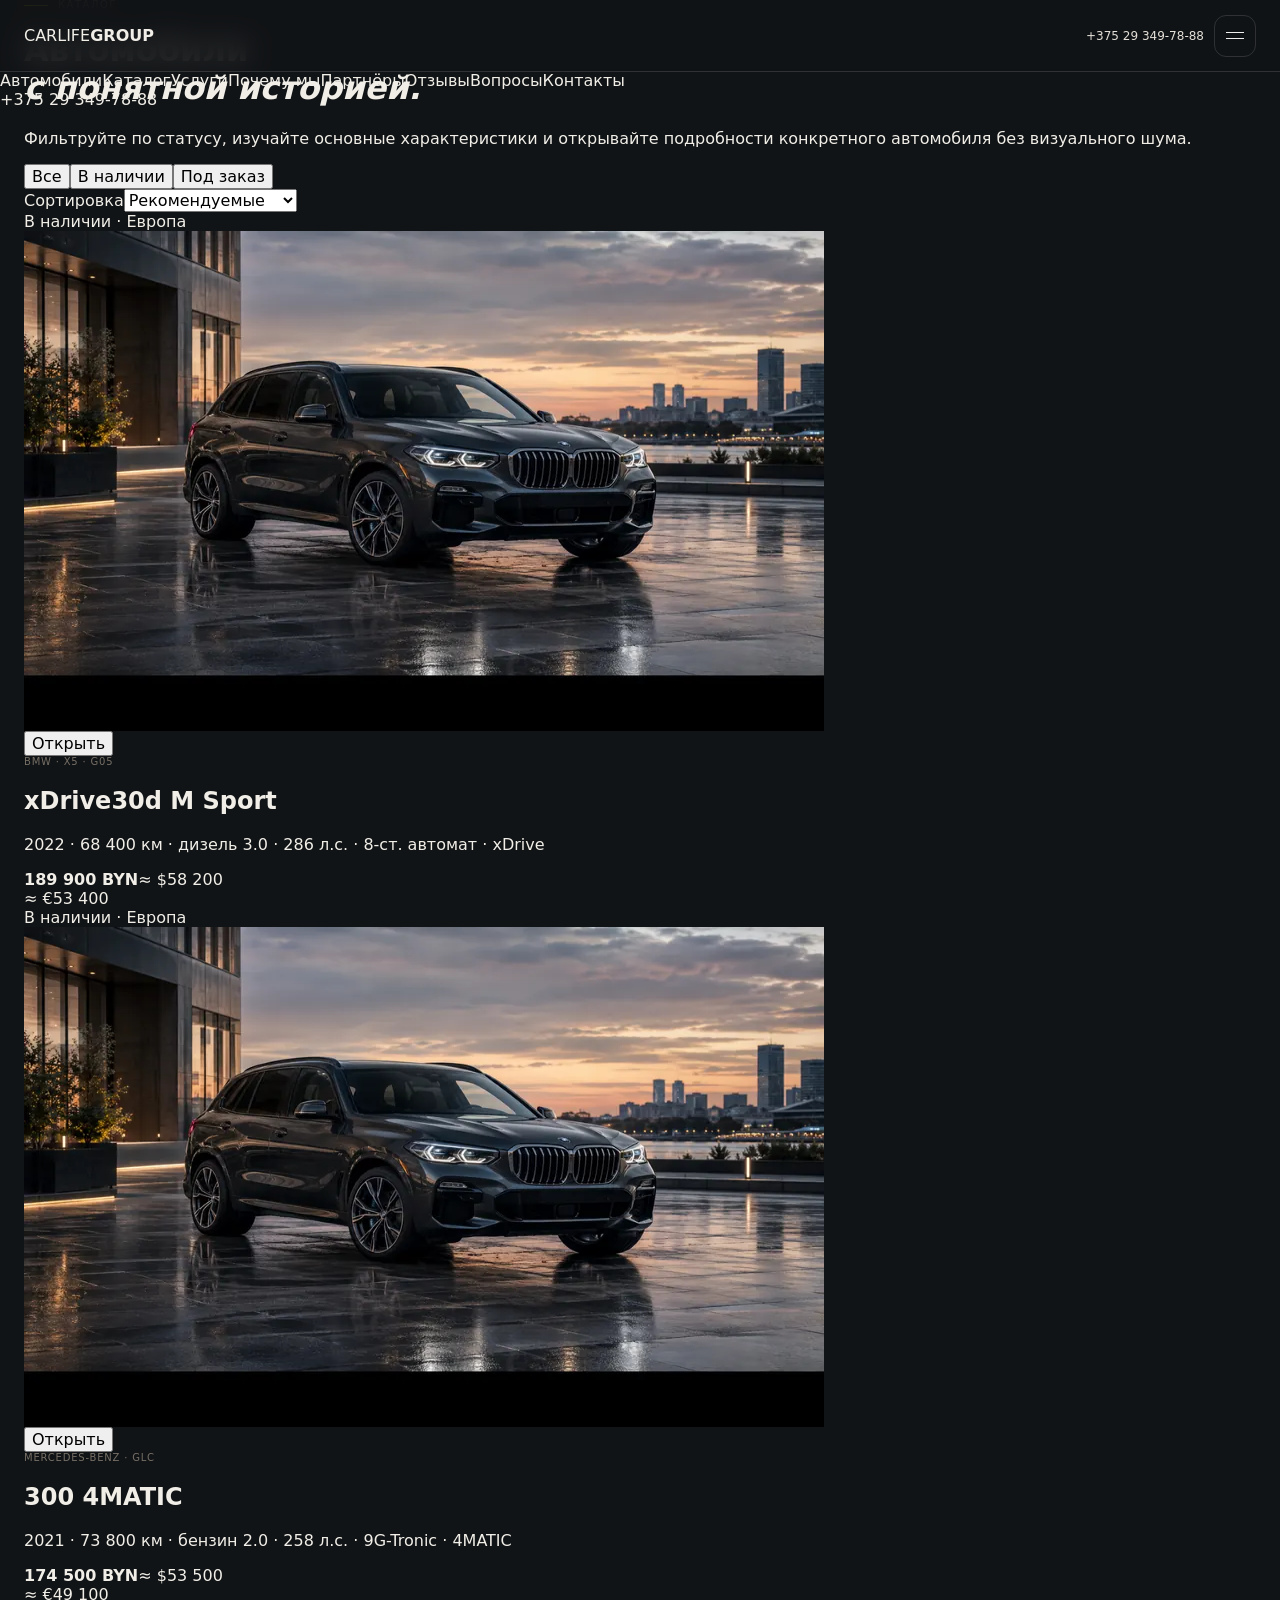
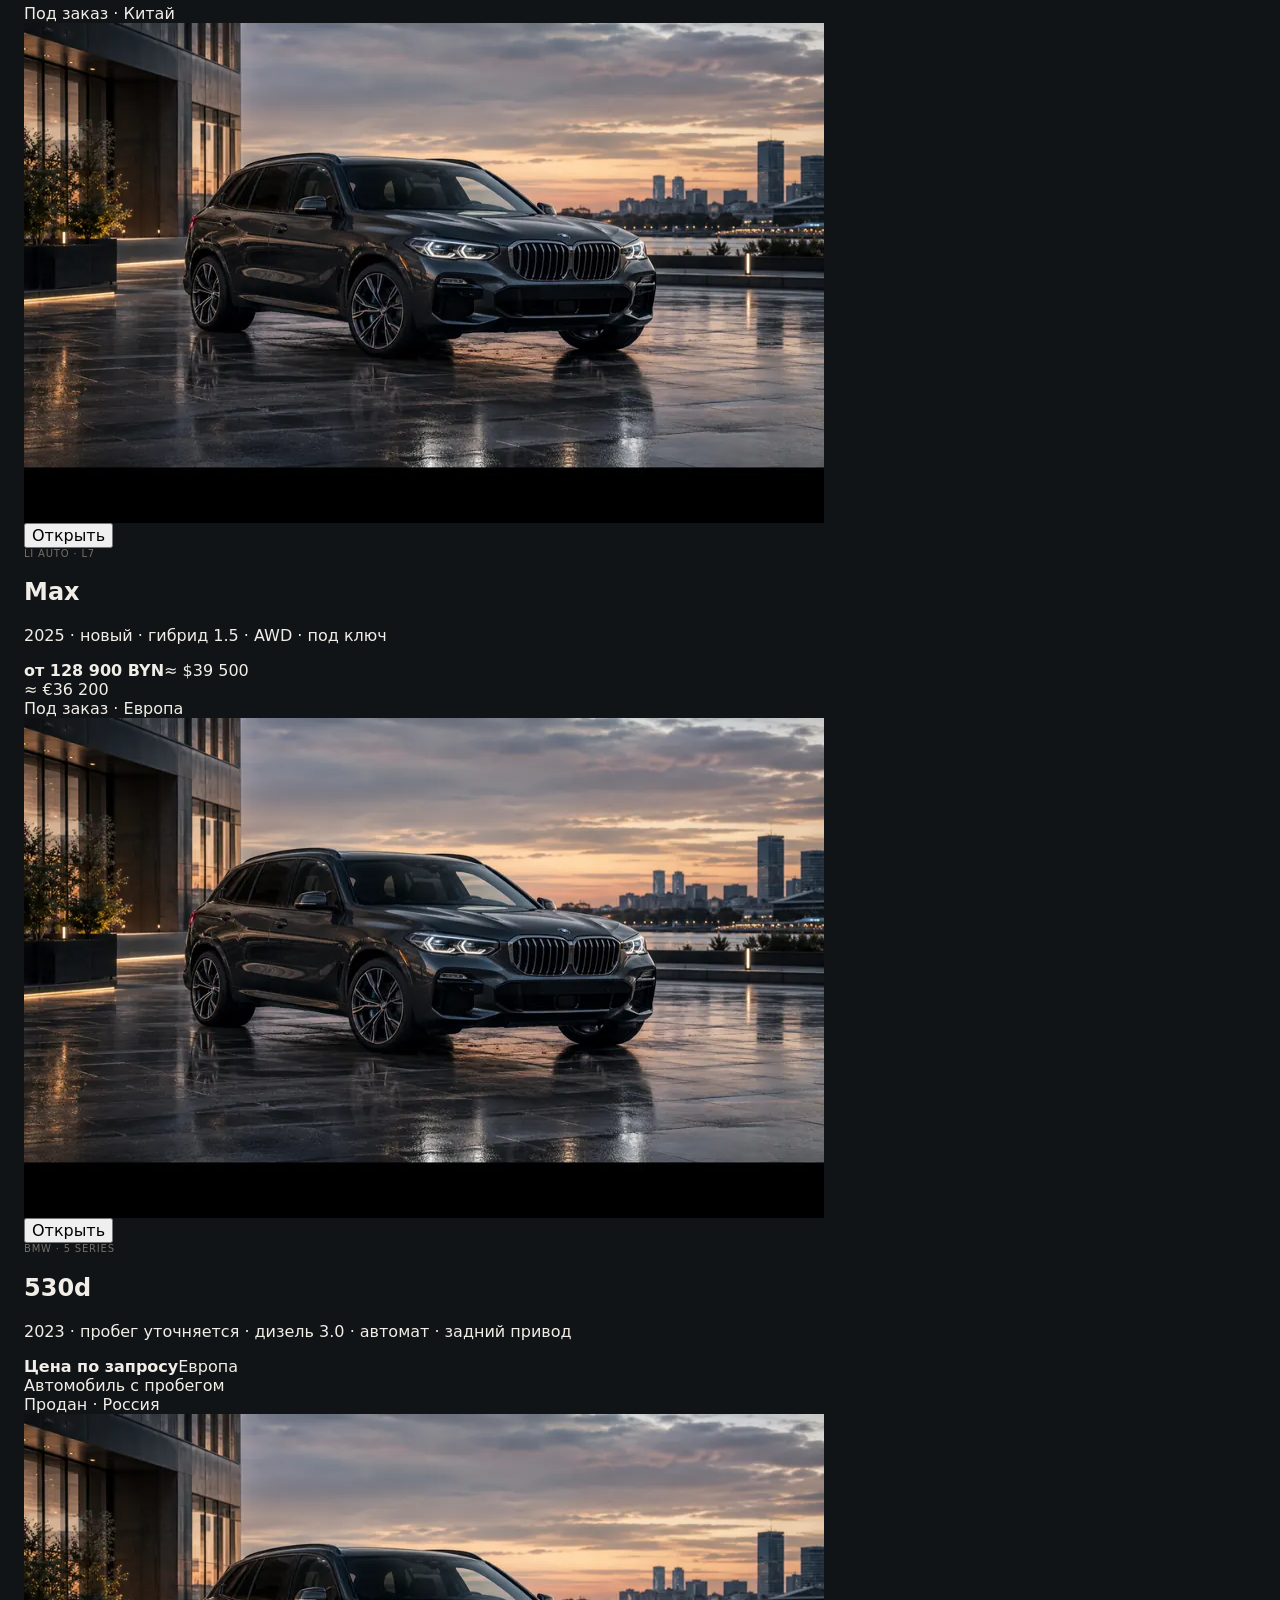
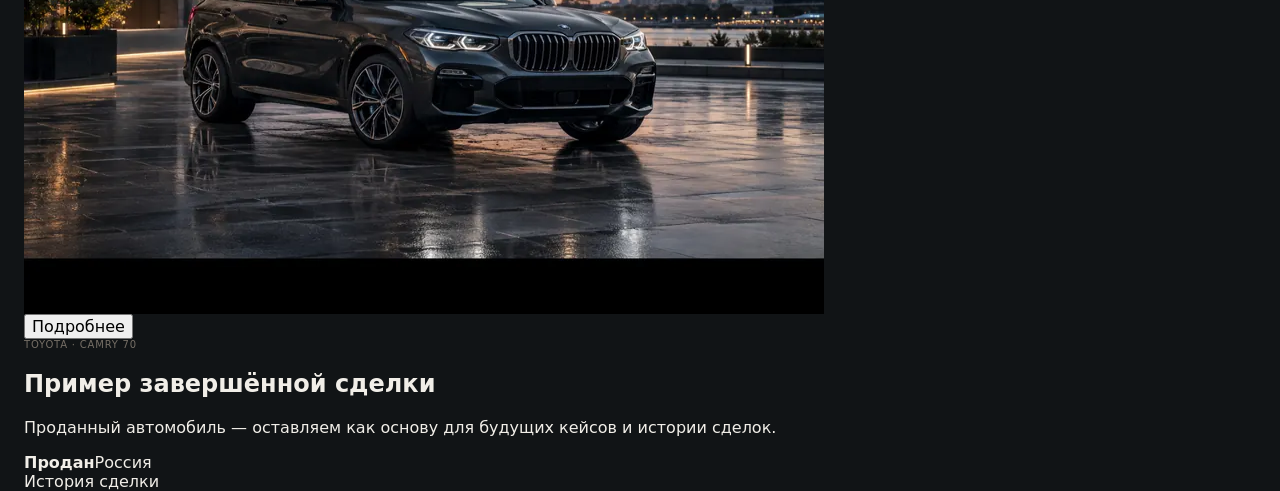
==== commit 021086a2: "22092026_test" ====
--- a/catalog.html
+++ b/catalog.html
@@ -1 +1 @@
-<!doctype html><html lang="ru"><head><meta charset="utf-8"><meta name="viewport" content="width=device-width, initial-scale=1"><title>Каталог — CarLifeGroup</title><link rel="stylesheet" href="styles.css"></head><body><header class="site-header"><div class="header-inner shell"><a class="brand" href="index.html"><span>CARLIFE</span><b>GROUP</b></a><nav class="desktop-nav"><a href="index.html#cars">Автомобили</a><a href="catalog.html">Каталог</a><a href="index.html#services">Услуги</a><a href="index.html#honest">Почему мы</a><a href="index.html#contacts">Контакты</a></nav><div class="header-actions"><a class="phone" href="tel:+375293497888">+375 29 349-78-88</a><a class="header-cta" href="index.html#selection">Подобрать авто</a><button class="menu-toggle" aria-label="Открыть меню" aria-expanded="false" type="button"><i></i><i></i></button></div></div><div class="mobile-menu" aria-hidden="true"><nav><a href="index.html#cars">Автомобили</a><a href="catalog.html">Каталог</a><a href="index.html#services">Услуги</a><a href="index.html#honest">Почему мы</a><a href="index.html#partners">Партнёры</a><a href="index.html#reviews">Отзывы</a><a href="index.html#faq">Вопросы</a><a href="index.html#contacts">Контакты</a></nav><a class="mobile-menu-phone" href="tel:+375293497888">+375 29 349-78-88</a></div></header><main class="catalog-page"><div class="shell"><div class="catalog-title"><p class="eyebrow eyebrow-dark"><span></span> КАТАЛОГ</p><h1>Автомобили<br><em>с понятной историей.</em></h1><p>Фильтруйте по статусу, изучайте основные характеристики и открывайте подробности конкретного автомобиля без визуального шума.</p></div><div class="catalog-toolbar"><div class="filters"><button class="chip active" data-filter="all">Все</button><button class="chip" data-filter="stock">В наличии</button><button class="chip" data-filter="order">Под заказ</button></div><label class="sort">Сортировка<select><option>Рекомендуемые</option><option>Сначала дешевле</option><option>Сначала дороже</option></select></label></div><div class="catalog-grid"><article class="catalog-card" data-state="stock"><a class="catalog-media" href="cars/bmw-x5-g05.html"><span class="catalog-tag">В наличии · Европа</span><img src="assets/bmw-x5-card.webp" width="800" height="500" loading="lazy" decoding="async" alt="BMW X5 G05"><button class="catalog-open" type="button">Открыть ↗</button></a><div class="catalog-body"><p class="car-kicker">BMW · X5 · G05</p><h2>xDrive30d M Sport</h2><p class="catalog-spec">2022 · 68 400 км · дизель 3.0 · 286 л.с. · 8-ст. автомат · xDrive</p><div class="catalog-price"><strong>189 900 BYN</strong><span>≈ $58 200<br>≈ €53 400</span></div></div></article><article class="catalog-card" data-state="stock"><div class="catalog-media"><span class="catalog-tag">В наличии · Европа</span><div class="photo-fallback photo-mercedes"></div><img src="assets/bmw-x5-card.webp" width="800" height="500" loading="lazy" decoding="async" alt="Mercedes-Benz GLC — demo"><button class="catalog-open" type="button">Открыть ↗</button></div><div class="catalog-body"><p class="car-kicker">Mercedes-Benz · GLC</p><h2>300 4MATIC</h2><p class="catalog-spec">2021 · 73 800 км · бензин 2.0 · 258 л.с. · 9G-Tronic · 4MATIC</p><div class="catalog-price"><strong>174 500 BYN</strong><span>≈ $53 500<br>≈ €49 100</span></div></div></article><article class="catalog-card" data-state="order"><div class="catalog-media"><span class="catalog-tag">Под заказ · Китай</span><div class="photo-fallback photo-li"></div><img src="assets/bmw-x5-card.webp" width="800" height="500" loading="lazy" decoding="async" alt="Li Auto L7 — demo"><button class="catalog-open" type="button">Открыть ↗</button></div><div class="catalog-body"><p class="car-kicker">Li Auto · L7</p><h2>Max</h2><p class="catalog-spec">2025 · новый · гибрид 1.5 · AWD · под ключ</p><div class="catalog-price"><strong>от 128 900 BYN</strong><span>≈ $39 500<br>≈ €36 200</span></div></div></article><article class="catalog-card" data-state="order"><div class="catalog-media"><span class="catalog-tag">Под заказ · Европа</span><div class="photo-fallback photo-bmw"></div><img src="assets/bmw-x5-card.webp" width="800" height="500" loading="lazy" decoding="async" alt="BMW 5 Series 530d — demo"><button class="catalog-open" type="button">Открыть ↗</button></div><div class="catalog-body"><p class="car-kicker">BMW · 5 Series</p><h2>530d</h2><p class="catalog-spec">2023 · пробег уточняется · дизель 3.0 · автомат · задний привод</p><div class="catalog-price"><strong>Цена по запросу</strong><span>Европа<br>Автомобиль с пробегом</span></div></div></article><article class="catalog-card" data-state="sold"><div class="catalog-media"><span class="catalog-tag">Продан · Россия</span><div class="photo-fallback photo-mercedes"></div><img src="assets/bmw-x5-card.webp" width="800" height="500" loading="lazy" decoding="async" alt="Toyota Camry 70 — demo"><button class="catalog-open" type="button">Подробнее ↗</button></div><div class="catalog-body"><p class="car-kicker">Toyota · Camry 70</p><h2>Пример завершённой сделки</h2><p class="catalog-spec">Проданный автомобиль — оставляем как основу для будущих кейсов и истории сделок.</p><div class="catalog-price"><strong>Продан</strong><span>Россия<br>История сделки</span></div></div></article></div></div></main><script defer src="script.js"></script></body></html>
+<!doctype html><html lang="ru"><head><meta charset="utf-8"><meta name="viewport" content="width=device-width, initial-scale=1"><title>Каталог — CarLifeGroup</title><link rel="stylesheet" href="styles.css"></head><body><header class="site-header"><div class="header-inner shell"><a class="brand" href="index.html"><span>CARLIFE</span><b>GROUP</b></a><nav class="desktop-nav"><a href="index.html#cars">Автомобили</a><a href="catalog.html">Каталог</a><a href="index.html#services">Услуги</a><a href="index.html#honest">Почему мы</a><a href="index.html#contacts">Контакты</a></nav><div class="header-actions"><a class="phone" href="tel:+375293497888">+375 29 349-78-88</a><a class="header-cta" href="index.html#selection">Подобрать авто</a><button class="menu-toggle" aria-label="Открыть меню" aria-expanded="false" type="button"><i></i><i></i></button></div></div><div class="mobile-menu" aria-hidden="true"><nav><a href="index.html#cars">Автомобили</a><a href="catalog.html">Каталог</a><a href="index.html#services">Услуги</a><a href="index.html#honest">Почему мы</a><a href="index.html#partners">Партнёры</a><a href="index.html#reviews">Отзывы</a><a href="index.html#faq">Вопросы</a><a href="index.html#contacts">Контакты</a></nav><a class="mobile-menu-phone" href="tel:+375293497888">+375 29 349-78-88</a></div></header><main class="catalog-page"><div class="shell"><div class="catalog-title"><p class="eyebrow eyebrow-dark"><span></span> КАТАЛОГ</p><h1>Автомобили<br><em>с понятной историей.</em></h1><p>Фильтруйте по статусу, изучайте основные характеристики и открывайте подробности конкретного автомобиля без визуального шума.</p></div><div class="catalog-toolbar"><div class="filters"><button class="chip active" data-filter="all">Все</button><button class="chip" data-filter="stock">В наличии</button><button class="chip" data-filter="order">Под заказ</button></div><label class="sort">Сортировка<select><option>Рекомендуемые</option><option>Сначала дешевле</option><option>Сначала дороже</option></select></label></div><div class="catalog-grid"><article class="catalog-card" data-state="stock"><a class="catalog-media" href="cars/bmw-x5-g05.html"><span class="catalog-tag">В наличии · Европа</span><img src="assets/bmw-x5-card.webp" width="800" height="500" loading="lazy" decoding="async" alt="BMW X5 G05"><button class="catalog-open" type="button">Открыть</button></a><div class="catalog-body"><p class="car-kicker">BMW · X5 · G05</p><h2>xDrive30d M Sport</h2><p class="catalog-spec">2022 · 68 400 км · дизель 3.0 · 286 л.с. · 8-ст. автомат · xDrive</p><div class="catalog-price"><strong>189 900 BYN</strong><span>≈ $58 200<br>≈ €53 400</span></div></div></article><article class="catalog-card" data-state="stock"><div class="catalog-media"><span class="catalog-tag">В наличии · Европа</span><div class="photo-fallback photo-mercedes"></div><img src="assets/bmw-x5-card.webp" width="800" height="500" loading="lazy" decoding="async" alt="Mercedes-Benz GLC — demo"><button class="catalog-open" type="button">Открыть</button></div><div class="catalog-body"><p class="car-kicker">Mercedes-Benz · GLC</p><h2>300 4MATIC</h2><p class="catalog-spec">2021 · 73 800 км · бензин 2.0 · 258 л.с. · 9G-Tronic · 4MATIC</p><div class="catalog-price"><strong>174 500 BYN</strong><span>≈ $53 500<br>≈ €49 100</span></div></div></article><article class="catalog-card" data-state="order"><div class="catalog-media"><span class="catalog-tag">Под заказ · Китай</span><div class="photo-fallback photo-li"></div><img src="assets/bmw-x5-card.webp" width="800" height="500" loading="lazy" decoding="async" alt="Li Auto L7 — demo"><button class="catalog-open" type="button">Открыть</button></div><div class="catalog-body"><p class="car-kicker">Li Auto · L7</p><h2>Max</h2><p class="catalog-spec">2025 · новый · гибрид 1.5 · AWD · под ключ</p><div class="catalog-price"><strong>от 128 900 BYN</strong><span>≈ $39 500<br>≈ €36 200</span></div></div></article><article class="catalog-card" data-state="order"><div class="catalog-media"><span class="catalog-tag">Под заказ · Европа</span><div class="photo-fallback photo-bmw"></div><img src="assets/bmw-x5-card.webp" width="800" height="500" loading="lazy" decoding="async" alt="BMW 5 Series 530d — demo"><button class="catalog-open" type="button">Открыть</button></div><div class="catalog-body"><p class="car-kicker">BMW · 5 Series</p><h2>530d</h2><p class="catalog-spec">2023 · пробег уточняется · дизель 3.0 · автомат · задний привод</p><div class="catalog-price"><strong>Цена по запросу</strong><span>Европа<br>Автомобиль с пробегом</span></div></div></article><article class="catalog-card" data-state="sold"><div class="catalog-media"><span class="catalog-tag">Продан · Россия</span><div class="photo-fallback photo-mercedes"></div><img src="assets/bmw-x5-card.webp" width="800" height="500" loading="lazy" decoding="async" alt="Toyota Camry 70 — demo"><button class="catalog-open" type="button">Подробнее</button></div><div class="catalog-body"><p class="car-kicker">Toyota · Camry 70</p><h2>Пример завершённой сделки</h2><p class="catalog-spec">Проданный автомобиль — оставляем как основу для будущих кейсов и истории сделок.</p><div class="catalog-price"><strong>Продан</strong><span>Россия<br>История сделки</span></div></div></article></div></div></main><script defer src="script.js"></script></body></html>
--- a/styles.css
+++ b/styles.css
@@ -6,95 +6,121 @@
   --fs-body:14px; --fs-small:12px; --fs-micro:10px; --lh-body:1.45;
   --section-padding:90px; --hero-menu-gap:36px; --float-size:30px; --float-edge:16px;
   --hero-h1:64px; --hero-meta:12px; --hero-gap:16px;
+  --hero-card-title-size:16px; --hero-card-body-size:10px; --hero-card-title-weight:650;
+  --hero-card-bg:#d8d2c9; --hero-card-divider:1px solid rgba(23,25,26,.16);
+  --hero-card-image-ratio:16/8.8; --hero-card-info-x:13px; --hero-card-info-top:12px; --hero-card-more-height:34px; --hero-card-more-size:10px;
+  --hero-badge-size:9px; --hero-badge-pad-y:5px; --hero-badge-pad-x:8px; --hero-badge-radius:6px; --hero-badge-gap:5px;
+  --hero-badge-zone-pad:8px 10px; --hero-badge-zone-min-height:88px;
+  --hero-badge-stock:#f9e800; --hero-badge-checked:#f2eee8; --hero-badge-clean:#3a8f6a;
+  --hero-badge-rf:#c99a57; --hero-badge-lease:#e1e8ec; --hero-badge-credit:#2f80ed;
+  --hero-badge-dark:#17191a; --hero-badge-light:#f2eee8;
+  --menu-bg:#384043; --menu-text:#f2eee8; --menu-backdrop:rgba(17,20,22,.84);
+  --menu-item-size:15px; --menu-index-size:9px; --menu-phone-size:13px; --menu-item-line:1.25; --menu-item-pad-y:14px;
+  --menu-panel-top:14px; --menu-panel-pad:20px; --menu-head-pad-bottom:18px; --menu-logo-width:clamp(92px,24vw,var(--header-logo));
+  --menu-control-size:42px; --menu-control-bg:#424b4e; --menu-control-color:#f2eee8; --menu-control-font:22px;
   --hero-layout-max:1320px; --hero-cards-max:1240px;
   --cta-bottom-space:60px; --cta-gap:14px; --cta-width:210px; --cta-height:48px;
-  --carousel-desktop-gap:18px; --carousel-tablet-gap:18px; --carousel-mobile-gap:14px; --cta-top-space:36px;
+  --carousel-desktop-gap:18px; --carousel-tablet-gap:18px; --carousel-mobile-gap:14px; --hero-carousel-meta-size:9px; --cta-top-space:36px;
 }
 *{box-sizing:border-box}html{scroll-behavior:smooth;scroll-padding-top:calc(var(--header) + 18px)}body{margin:0;background:var(--c-night);color:var(--c-text);font-family:Inter,Manrope,system-ui,-apple-system,BlinkMacSystemFont,"Segoe UI",sans-serif;-webkit-font-smoothing:antialiased}body.menu-open,body.cookie-lock{overflow:hidden}
 a{color:inherit;text-decoration:none}button,input,select,textarea{font:inherit}button{cursor:pointer}img{display:block;max-width:100%}.shell{width:min(var(--max),calc(100% - 2 * var(--gutter)));margin-inline:auto}
 .eyebrow{display:flex;align-items:center;gap:10px;margin:0;color:#bdb8b0;font-size:10px;line-height:1;text-transform:uppercase;letter-spacing:.15em}.eyebrow span{width:24px;height:1px;background:var(--c-gold);display:block}.eyebrow-dark{color:var(--c-muted-dark)}
-.button{min-height:48px;padding:0 18px;display:inline-flex;align-items:center;justify-content:center;gap:10px;border:1px solid transparent;border-radius:10px;font-size:12px;font-weight:650;letter-spacing:.02em;transition:transform .2s ease,background .2s ease,border-color .2s ease,color .2s ease}.button:hover{transform:translateY(-1px)}.button-primary{background:var(--c-paper);color:var(--c-ink)}.button-primary:hover{background:#fff}.button-secondary{background:transparent;border-color:rgba(255,255,255,.26);color:var(--c-white)}.button-secondary:hover{background:rgba(255,255,255,.08);border-color:rgba(255,255,255,.50)}.button-dark{background:var(--c-ink);color:var(--c-paper)}.button-light{background:var(--c-paper);color:var(--c-ink)}.button-outline{background:transparent;border-color:rgba(23,25,26,.24);color:var(--c-ink)}.button-outline:hover{background:rgba(23,25,26,.06);border-color:rgba(23,25,26,.38)}
+.button{min-height:48px;padding:0 18px;display:inline-flex;align-items:center;justify-content:center;gap:10px;border:1px solid transparent;border-radius:var(--radius);font-size:12px;font-weight:650;letter-spacing:.02em;transition:background-color .2s ease,border-color .2s ease,color .2s ease}.button:hover{transform:none}.button-primary{background:var(--c-paper);color:var(--c-ink)}.button-primary:hover{background:#fff}.button-secondary{background:transparent;border-color:rgba(255,255,255,.26);color:var(--c-white)}.button-secondary:hover{background:rgba(255,255,255,.08);border-color:rgba(255,255,255,.50)}.button-dark{background:var(--c-ink);color:var(--c-paper)}.button-light{background:var(--c-paper);color:var(--c-ink)}.button-outline{background:transparent;border-color:rgba(23,25,26,.24);color:var(--c-ink)}.button-outline:hover{background:rgba(23,25,26,.06);border-color:rgba(23,25,26,.38)}
 .section-cta--center{display:flex;justify-content:center;align-items:center;gap:var(--cta-gap);width:100%;margin-top:36px;padding-bottom:var(--cta-bottom-space)}.section-cta--center .button{width:var(--cta-width);min-width:var(--cta-width);min-height:var(--cta-height)}
 /* HEADER */
-.site-header{position:fixed;inset:0 0 auto;z-index:100;height:var(--header);background:rgba(17,20,22,.84);border-bottom:1px solid var(--c-line);backdrop-filter:blur(14px);-webkit-backdrop-filter:blur(14px)}.header-inner{height:100%;display:grid;grid-template-columns:auto 1fr auto;align-items:center;gap:18px}.brand-logo{display:flex;align-items:center;height:44px;line-height:0}.brand-logo img{display:block;width:var(--header-logo);height:auto;max-width:none}.desktop-nav{display:none;align-items:center;justify-content:center;gap:22px;font-size:12px;color:#ddd9d2}.desktop-nav a{opacity:.84;transition:opacity .18s ease,color .18s ease;white-space:nowrap}.desktop-nav a:hover{opacity:1;color:#fff}.header-actions{display:flex;align-items:center;justify-content:flex-end;gap:10px;min-width:0}.phone{font-size:12px;line-height:1;white-space:nowrap;color:#e4dfd8}.header-cta{display:none;min-height:40px;min-width:156px;padding:0 14px;font-size:11px}.menu-toggle{width:42px;height:42px;display:grid;place-items:center;align-content:center;gap:5px;background:transparent;border:1px solid var(--c-line);border-radius:10px}.menu-toggle i{display:block;width:18px;height:1px;background:#eee}
+.site-header{position:fixed;inset:0 0 auto;z-index:100;height:var(--header);background:rgba(17,20,22,.84);border-bottom:1px solid var(--c-line);backdrop-filter:blur(14px);-webkit-backdrop-filter:blur(14px)}
+.header-inner{height:100%;display:grid;grid-template-columns:auto 1fr auto;align-items:center;gap:18px}
+.brand-logo{display:flex;align-items:center;height:44px;line-height:0}
+.brand-logo img{display:block;width:var(--header-logo);height:auto;max-width:none}
+.desktop-nav{display:none;align-items:center;justify-content:center;gap:22px;font-size:12px;color:#ddd9d2}
+.desktop-nav a{opacity:.84;transition:opacity .18s ease,color .18s ease;white-space:nowrap}.desktop-nav a:hover{opacity:1;color:#fff}
+.header-actions{display:flex;align-items:center;justify-content:flex-end;gap:10px;min-width:0}
+.phone{font-size:12px;line-height:1;white-space:nowrap;color:#e4dfd8}
+.header-cta{display:none;min-height:40px;min-width:156px;padding:0 14px;font-size:11px}
+.menu-toggle{width:var(--menu-control-size);height:var(--menu-control-size);display:grid;place-items:center;align-content:center;gap:5px;background:transparent;border:1px solid var(--c-line);border-radius:var(--radius)}
+.menu-toggle i{display:block;width:18px;height:1px;background:#eee}
 /* MOBILE MENU */
-.menu-backdrop{position:fixed;inset:0;z-index:80;background:rgba(8,9,10,.34);opacity:0;visibility:hidden;pointer-events:none;transition:opacity .28s ease,visibility 0s linear .28s}.menu-backdrop.open{opacity:1;visibility:visible;pointer-events:auto;transition-delay:0s}.main-nav{position:fixed;top:16px;left:50%;z-index:110;width:min(560px,calc(100% - 32px));max-height:calc(100dvh - 32px);padding:20px;display:flex;flex-direction:column;overflow:auto;background:rgba(35,38,39,.66);border:1px solid rgba(255,255,255,.11);border-radius:22px;box-shadow:0 28px 80px rgba(0,0,0,.36);backdrop-filter:blur(24px);-webkit-backdrop-filter:blur(24px);transform:translate3d(-50%,-18px,0);opacity:0;visibility:hidden;pointer-events:none;transition:opacity .24s ease,transform .30s cubic-bezier(.2,.7,.2,1),visibility 0s linear .30s}.main-nav.open{opacity:1;visibility:visible;pointer-events:auto;transform:translate3d(-50%,0,0);transition-delay:0s}.menu-panel-head{display:flex;justify-content:space-between;align-items:center;padding:8px 0 22px;border-bottom:1px solid var(--c-line);color:#ded8cf;font-size:11px;letter-spacing:.12em;text-transform:uppercase}.menu-panel-head span{color:var(--c-gold)}.menu-close{width:38px;height:38px;display:grid;place-items:center;padding:0;border:1px solid var(--c-line);border-radius:50%;background:transparent;color:#fff;font-size:24px;line-height:1}.main-nav>a{display:grid;grid-template-columns:34px 1fr;gap:10px;align-items:center;padding:14px 0;border-bottom:1px solid rgba(244,240,232,.09);font-size:15px;letter-spacing:-.02em}.main-nav>a b{color:var(--c-gold);font-size:9px;letter-spacing:.08em}.main-nav>a:hover{color:var(--c-gold)}.menu-footer{display:grid;grid-template-columns:1fr auto;gap:18px;margin-top:auto;padding-top:18px;border-top:1px solid rgba(255,255,255,.10);color:var(--c-muted);font-size:9px;line-height:1.35}.menu-footer a{color:#fff;font-size:12px}
-/* HERO — single flow layout; viewport is a minimum, content never overlaps */
-.hero{position:relative}
-.hero-card-concept{min-height:100svh;background:var(--hero-bg);color:var(--c-text);overflow:clip;border-bottom:1px solid rgba(255,255,255,.08)}
-.hero-card-concept>.hero-concept-layout{width:min(var(--hero-layout-max),calc(100% - 2 * var(--gutter)));margin-inline:auto}
-.hero-concept-layout{min-height:100svh;display:flex;flex-direction:column;justify-content:flex-start;gap:0;padding:calc(var(--header) + var(--hero-menu-gap)) 0 var(--cta-bottom-space)}
-.hero-content-stack{width:100%;display:flex;flex-direction:column;align-items:stretch;min-width:0}
-.hero-concept-intro{width:100%;display:flex;flex-direction:column;align-items:center;text-align:center}
-.hero-meta-block{display:grid;justify-items:center;gap:6px;width:100%}
-.hero-meta{margin:0;text-transform:uppercase;text-align:center;letter-spacing:.07em;font-weight:500}
-.hero-meta-secondary{width:100%;font-size:var(--hero-meta);line-height:1.35;color:#d2cdc5;white-space:normal;text-wrap:balance}
-.hero-copy{width:100%;display:flex;align-items:center;justify-content:center;padding:0;margin:clamp(22px,3vh,42px) 0 clamp(22px,3vh,38px)}
-.hero-copy h1{width:100%;margin:0;font-size:var(--hero-h1);line-height:.98;letter-spacing:-.055em;font-weight:780;white-space:normal;text-align:center;text-wrap:balance}
-.hero-copy h1 em{font-style:normal;color:var(--c-gold)}
-.hero-featured-cars{width:min(100%,var(--hero-cards-max));margin:0 auto;display:grid;gap:7px}
-.hero-carousel-track{display:grid;grid-template-columns:repeat(3,minmax(0,1fr));gap:var(--carousel-desktop-gap);overflow:visible;padding:2px 0 4px}
-.hero-carousel-track::-webkit-scrollbar{display:none}
-.hero-car-card{min-width:0;overflow:hidden;border:1px solid rgba(255,255,255,.14);border-radius:12px;background:#24292b;box-shadow:0 10px 24px rgba(0,0,0,.14);transition:background-color .16s ease,border-color .16s ease}
-.hero-car-image{display:block;position:relative;aspect-ratio:16/8.8;overflow:hidden;background:#2a2e30}
-.hero-car-image img{width:100%;height:100%;object-fit:cover;object-position:center}
-.hero-car-status{position:absolute;top:10px;left:10px;padding:5px 8px;border-radius:4px;background:var(--c-gold);color:#17191a;font-size:9px;font-weight:700;text-transform:uppercase;letter-spacing:.04em}
-.hero-car-info{padding:11px 13px 12px}.hero-car-kicker{display:flex;justify-content:space-between;gap:8px;margin:0;color:#bcb7af;font-size:9.5px;letter-spacing:.07em;text-transform:uppercase}.hero-car-kicker span{color:#ded9d1;white-space:nowrap}.hero-car-info h2{margin:5px 0 7px;font-size:17px;line-height:1.15;font-weight:650}.hero-car-price{margin:0;font-size:14px;font-weight:700;color:#fff}.hero-car-price small{display:block;margin-top:3px;color:#c6c0b7;font-size:10.5px;font-weight:400}.hero-car-bottom{display:flex;justify-content:space-between;align-items:center;gap:8px;margin-top:9px;padding-top:8px;border-top:1px solid rgba(255,255,255,.14);font-size:9.5px;color:#c7c1b8}.hero-car-bottom a{color:var(--c-gold);white-space:nowrap}
-.hero-carousel-pagination{display:flex;justify-content:center;align-items:center;gap:7px;margin-top:8px}.hero-carousel-pagination button{width:7px;height:7px;padding:0;border:1px solid rgba(255,255,255,.36);border-radius:50%;background:transparent;transition:background-color .18s ease,border-color .18s ease}.hero-carousel-pagination button.is-active{background:var(--c-gold);border-color:var(--c-gold)}.hero-carousel-pagination button:focus-visible{outline:1px solid var(--c-gold);outline-offset:3px}
-.hero-carousel-controls{display:grid;grid-template-columns:34px minmax(0,1fr) 34px;align-items:center;gap:12px;margin-top:8px}.hero-carousel-meta{display:flex;justify-content:center;align-items:center;gap:10px;margin:0;color:#a9a49d;font-size:10px;line-height:1.3;letter-spacing:0;text-transform:none;text-align:center}.hero-carousel-count{display:inline;color:#ded9d1;font-weight:650;white-space:nowrap}.hero-carousel-arrow{width:34px;height:30px;display:grid;place-items:center;padding:0;border:1px solid rgba(255,255,255,.16);border-radius:8px;background:transparent;color:#e8e2da;font-size:15px;line-height:1}.hero-carousel-arrow:disabled{opacity:.28;cursor:default}.hero-carousel-arrow:focus-visible{outline:1px solid var(--c-gold);outline-offset:3px}
-.hero-car-lead{width:min(100%,var(--hero-cards-max));margin:20px auto 0;text-align:center;color:#ded9d1;font-size:14px;line-height:1.4;white-space:normal}.hero-card-concept .hero-proof{display:grid;grid-template-columns:repeat(5,minmax(0,1fr));gap:18px;width:min(100%,var(--hero-cards-max));margin:18px auto 0}.hero-card-concept .hero-proof div{min-width:0;padding-top:8px;border-top:1px solid rgba(255,255,255,.24);text-align:left}.hero-card-concept .hero-proof strong{display:block;color:var(--c-gold);font-size:10px;line-height:1;letter-spacing:.1em;font-weight:650}.hero-card-concept .hero-proof span{display:block;margin-top:6px;color:#e8e2da;font-size:12px;line-height:1.3;letter-spacing:.01em}
+.menu-backdrop{position:fixed;inset:0;z-index:80;background:var(--menu-backdrop);opacity:0;visibility:hidden;pointer-events:none;transition:opacity .28s ease,visibility 0s linear .28s}
+.menu-backdrop.open{opacity:1;visibility:visible;pointer-events:auto;transition-delay:0s}
+.main-nav{position:fixed;top:var(--menu-panel-top);left:50%;z-index:110;width:min(560px,calc(100% - 2 * var(--gutter)));max-height:calc(100dvh - 2 * var(--menu-panel-top));padding:var(--menu-panel-pad);display:flex;flex-direction:column;overflow:auto;background:var(--menu-bg);border:1px solid rgba(244,240,232,.16);border-radius:var(--radius);box-shadow:0 28px 80px rgba(0,0,0,.42);transform:translate3d(-50%,-120%,0);opacity:0;visibility:hidden;pointer-events:none;transition:opacity .24s ease,transform .32s cubic-bezier(.2,.7,.2,1),visibility 0s linear .32s}
+.main-nav.open{opacity:1;visibility:visible;pointer-events:auto;transform:translate3d(-50%,0,0);transition-delay:0s}
+.menu-panel-head{display:grid;grid-template-columns:1fr auto 1fr;align-items:center;padding:2px 0 var(--menu-head-pad-bottom);border-bottom:1px solid var(--c-line);min-height:54px;flex:0 0 auto}
+.menu-panel-logo{grid-column:2;display:block;width:var(--menu-logo-width);height:auto;max-width:100%}
+.menu-close{grid-column:3;justify-self:end;width:var(--menu-control-size);height:var(--menu-control-size);display:grid;place-items:center;padding:0;border:1px solid rgba(244,240,232,.26);border-radius:var(--radius);background:var(--menu-control-bg);color:var(--menu-control-color);font-size:var(--menu-control-font);line-height:1}
+.main-nav>a{display:grid;grid-template-columns:34px 1fr;gap:10px;align-items:center;padding:var(--menu-item-pad-y) 0;border-bottom:1px solid rgba(244,240,232,.10);font-size:var(--menu-item-size);line-height:var(--menu-item-line);letter-spacing:-.02em;color:var(--menu-text)}.main-nav>a b{color:var(--c-gold);font-size:var(--menu-index-size);letter-spacing:.08em}.main-nav>a:hover{color:var(--c-gold)}
+.menu-footer{display:flex;justify-content:center;align-items:center;margin-top:auto;padding-top:18px;border-top:1px solid rgba(244,240,232,.11);flex:0 0 auto}.menu-footer a{color:var(--menu-text);font-size:var(--menu-phone-size)}
+/* HERO */
+.hero{position:relative}.hero-card-concept{min-height:100svh;background:var(--hero-bg);color:var(--c-text);overflow:clip;border-bottom:1px solid rgba(255,255,255,.08)}
+.hero-card-concept>.hero-concept-layout{width:min(var(--hero-layout-max),calc(100% - 2 * var(--gutter)));margin-inline:auto}.hero-concept-layout{min-height:100svh;display:flex;flex-direction:column;justify-content:flex-start;gap:0;padding:calc(var(--header) + var(--hero-menu-gap)) 0 var(--cta-bottom-space)}
+.hero-content-stack{width:100%;display:flex;flex-direction:column;align-items:stretch;min-width:0}.hero-concept-intro{width:100%;display:flex;flex-direction:column;align-items:center;text-align:center}
+.hero-meta-block{display:grid;justify-items:center;gap:6px;width:100%}.hero-meta{margin:0;text-transform:uppercase;text-align:center;letter-spacing:.07em;font-weight:500}.hero-meta-secondary{width:100%;font-size:var(--hero-meta);line-height:1.35;color:#d2cdc5;white-space:normal;text-wrap:balance}
+.hero-copy{width:100%;display:flex;align-items:center;justify-content:center;padding:0;margin:clamp(22px,3vh,42px) 0 clamp(22px,3vh,38px)}.hero-copy h1{width:100%;margin:0;font-size:var(--hero-h1);line-height:.98;letter-spacing:-.055em;font-weight:780;white-space:normal;text-align:center;text-wrap:balance}.hero-copy h1 em{font-style:normal;color:var(--c-gold)}
+.hero-featured-cars{width:min(100%,var(--hero-cards-max));margin:0 auto;display:grid;gap:7px}.hero-carousel-track{display:grid;grid-template-columns:repeat(3,minmax(0,1fr));gap:var(--carousel-desktop-gap);overflow:visible;padding:2px 0 4px}.hero-carousel-track::-webkit-scrollbar{display:none}
+.hero-car-card{min-width:0;overflow:hidden;border:1px solid rgba(23,25,26,.14);border-radius:var(--radius);background:var(--hero-card-bg);color:var(--c-ink);box-shadow:0 10px 24px rgba(0,0,0,.14)}
+.hero-car-image{display:block;position:relative;aspect-ratio:var(--hero-card-image-ratio);overflow:hidden;background:#bcb6ad}.hero-car-image img{width:100%;height:100%;object-fit:cover;object-position:center}.hero-car-badges{display:flex;flex-direction:column;gap:var(--hero-badge-gap);min-width:0;max-width:100%}.hero-car-badges-left{align-items:flex-start}.hero-car-badges-right{align-items:flex-end}
+.hero-car-badge{display:block;padding:var(--hero-badge-pad-y) var(--hero-badge-pad-x);border-radius:var(--hero-badge-radius);color:var(--hero-badge-dark);font-size:var(--hero-badge-size);font-weight:700;line-height:1.15;letter-spacing:.01em;text-wrap:balance}.hero-car-badge.is-stock{background:var(--hero-badge-stock);color:var(--hero-badge-dark)}.hero-car-badge.is-checked{background:var(--hero-badge-checked);color:var(--hero-badge-dark)}.hero-car-badge.is-clean{background:var(--hero-badge-clean);color:var(--hero-badge-light)}.hero-car-badge.is-rf{background:var(--hero-badge-rf);color:var(--hero-badge-dark)}.hero-car-badge.is-lease{background:var(--hero-badge-lease);color:var(--hero-badge-dark)}.hero-car-badge.is-credit{background:var(--hero-badge-credit);color:var(--hero-badge-light)}
+
+.hero-car-card--post-badges .hero-car-badges-post{display:grid;grid-template-columns:minmax(0,1fr) minmax(0,1fr);gap:8px;align-items:start;min-height:var(--hero-badge-zone-min-height);padding:var(--hero-badge-zone-pad);border-bottom:var(--hero-card-divider)}
+.hero-car-card--post-badges .hero-car-badges-post .hero-car-badges{position:static;max-width:none;display:flex;flex-direction:column;gap:var(--hero-badge-gap);margin:0}
+.hero-car-card--post-badges .hero-car-badges-post .hero-car-badges-left{align-items:flex-start}
+.hero-car-card--post-badges .hero-car-badges-post .hero-car-badges-right{align-items:flex-end}
+.hero-car-info{padding:var(--hero-card-info-top) var(--hero-card-info-x) 0}.hero-car-row{display:flex;align-items:center;justify-content:space-between;gap:10px;min-height:18px;padding:3px 0;font-size:var(--hero-card-body-size);line-height:1.2;color:var(--hero-badge-dark)}.hero-car-row-title{padding-top:0;padding-bottom:5px;font-size:var(--hero-card-title-size);font-weight:var(--hero-card-title-weight);line-height:1.12}.hero-car-row-title strong{font-size:var(--hero-card-title-size);font-weight:var(--hero-card-title-weight);letter-spacing:-.01em}.hero-car-row-title span{font-size:var(--hero-card-title-size);font-weight:var(--hero-card-title-weight);white-space:nowrap}.hero-car-row-price{padding-top:5px;padding-bottom:6px}.hero-car-row-price strong{font-size:var(--hero-card-body-size);font-weight:var(--hero-card-title-weight);letter-spacing:.01em}.hero-car-more{display:flex;justify-content:center;align-items:center;min-height:var(--hero-card-more-height);border-top:var(--hero-card-divider)}.hero-car-more a{font-size:var(--hero-card-more-size);line-height:1;color:#17191a;text-decoration:underline;text-decoration-thickness:1px;text-underline-offset:3px}
+.hero-carousel-controls{display:grid;grid-template-columns:34px minmax(0,1fr) 34px;align-items:center;gap:12px;margin-top:8px}.hero-carousel-meta{display:flex;justify-content:center;align-items:center;gap:10px;margin:0;color:#b6afa6;font-size:10px;line-height:1.25;text-align:center}.hero-carousel-meta>span:first-child{display:block}.hero-carousel-count{display:inline;color:#ded9d1;font-weight:650;white-space:nowrap}.hero-carousel-arrow{width:34px;height:30px;display:grid;place-items:center;padding:0;border:1px solid rgba(255,255,255,.16);border-radius:var(--radius);background:transparent;color:#e8e2da;font-size:15px;line-height:1}.hero-carousel-arrow:disabled{opacity:.28;cursor:default}.hero-carousel-arrow:focus-visible{outline:1px solid var(--c-gold);outline-offset:3px}
+.hero-car-lead{width:min(100%,var(--hero-cards-max));margin:20px auto 0;text-align:center;color:#ded9d1;font-size:14px;line-height:1.4;white-space:normal}.hero-proof{display:grid;grid-template-columns:repeat(5,minmax(0,1fr));gap:18px;width:min(100%,var(--hero-cards-max));margin:18px auto 0}.hero-proof div{min-width:0;padding-top:8px;border-top:1px solid rgba(255,255,255,.24);text-align:left}.hero-proof strong{display:block;color:var(--c-gold);font-size:10px;line-height:1;letter-spacing:.1em;font-weight:650}.hero-proof span{display:block;margin-top:6px;color:#e8e2da;font-size:12px;line-height:1.3;letter-spacing:.01em}
 .hero-concept-actions{display:flex;justify-content:center;align-items:center;gap:var(--cta-gap);width:100%;margin-top:var(--cta-top-space)}.hero-concept-actions .button{width:var(--cta-width);min-width:var(--cta-width);min-height:var(--cta-height);font-size:12px}.hero-concept-actions .button-primary{background:var(--c-gold);color:var(--c-ink);border-color:var(--c-gold)}.hero-concept-actions .button-secondary{background:transparent;color:#fff;border-color:rgba(255,255,255,.46)}
-@media (min-width:1200px){.hero-car-card.is-active{background:var(--c-surface);color:var(--c-ink);border-color:rgba(23,25,26,.18)}.hero-car-card.is-active .hero-car-kicker{color:#6b665f}.hero-car-card.is-active .hero-car-kicker span{color:#4f4a44}.hero-car-card.is-active .hero-car-info h2,.hero-car-card.is-active .hero-car-price{color:#17191a}.hero-car-card.is-active .hero-car-price small,.hero-car-card.is-active .hero-car-bottom{color:#6b665f}.hero-car-card.is-active .hero-car-bottom{border-top-color:rgba(23,25,26,.14)}.hero-car-card.is-active .hero-car-bottom a{color:#7b7100}}
+/* WHY US — moved Hero facts */
+.honest-stats{display:grid;grid-template-columns:repeat(5,minmax(0,1fr));gap:0;margin-top:42px;border-top:1px solid rgba(23,25,26,.16)}.honest-stats>div{padding:18px 18px 0 0;border-right:1px solid rgba(23,25,26,.10)}.honest-stats>div+div{padding-left:18px}.honest-stats>div:last-child{border-right:0}.honest-stats strong{display:block;font-size:10px;line-height:1;color:#7b6a54;letter-spacing:.1em}.honest-stats span{display:block;margin-top:10px;color:#17191a;font-size:12px;line-height:1.35}
 .section{padding:var(--section-padding) 0}.section.has-section-cta{padding-bottom:0}.section-light{background:#f2eee8;color:#1d1e20}.section-paper{background:#e9e2d7;color:#1d1e20}.section-dark{background:#15191b;color:#f1eee8}.section-head{display:grid;grid-template-columns:1fr;gap:26px;margin-bottom:34px}.section-head h2,.selection-grid h2,.contacts h2{margin:10px 0 0;font-size:clamp(32px,4.3vw,58px);line-height:.98;letter-spacing:-.045em;font-weight:760}.section-head h2 em,.selection-grid h2 em,.contacts h2 em{font-style:normal;color:inherit}.section-head>p,.section-lead,.partners-copy{max-width:680px;font-size:var(--fs-body);line-height:1.55;color:#625d55}.inventory-meta{display:flex;justify-content:space-between;gap:16px;margin:-10px 0 18px;color:#6b655e;font-size:11px;text-transform:uppercase;letter-spacing:.08em}.car-grid{display:grid;grid-template-columns:repeat(3,1fr);gap:20px}.car-card{overflow:hidden;border:1px solid rgba(23,25,26,.12);border-radius:12px;background:#f8f5ef;box-shadow:0 18px 42px rgba(28,25,20,.08)}.car-photo{position:relative;display:block;aspect-ratio:1.3;overflow:hidden;background:#d8d2c9}.car-photo img{width:100%;height:100%;object-fit:cover}.car-photo .tag,.car-photo .origin{position:absolute;top:12px;z-index:2;padding:6px 9px;border-radius:4px;background:#17191a;color:#f7f3ed;font-size:9px;text-transform:uppercase;letter-spacing:.06em}.car-photo .tag{left:12px;background:var(--c-gold);color:#17191a}.car-photo .origin{right:12px}.photo-placeholder{display:grid;place-items:center;color:#6e675f}.placeholder-label{display:grid;gap:6px;text-align:center;padding:24px}.placeholder-label b{font-size:22px;color:#272622}.placeholder-label span{font-size:11px;line-height:1.4;max-width:230px}.car-body{padding:20px}.car-top{display:flex;justify-content:space-between;gap:18px;align-items:flex-start}.car-kicker{margin:0 0 7px;font-size:10px;letter-spacing:.08em;text-transform:uppercase;color:#766f66}.car-top h3{margin:0;font-size:23px;line-height:1.06;letter-spacing:-.03em}.car-year{font-size:11px;color:#6d675f}.car-price{display:flex;justify-content:space-between;gap:14px;align-items:end;margin:18px 0}.car-price b{font-size:19px}.car-price span{font-size:11px;color:#756f68}.specs{display:flex;flex-wrap:wrap;gap:7px 12px;padding:12px 0;border-top:1px solid rgba(23,25,26,.1);border-bottom:1px solid rgba(23,25,26,.1);font-size:10px;color:#6c665f}.card-foot{display:flex;justify-content:space-between;gap:12px;padding-top:14px;font-size:11px}.card-foot a:last-child{color:#81796e}.split{display:grid;grid-template-columns:1fr 1fr;gap:50px;align-items:start}.prose{max-width:650px;font-size:var(--fs-body);line-height:1.6;color:#5d584f}.proof-grid{display:grid;grid-template-columns:repeat(4,1fr);gap:0;margin-top:50px}.proof-grid article{padding:22px;border-top:1px solid rgba(23,25,26,.16);border-right:1px solid rgba(23,25,26,.10)}.proof-grid article:last-child{border-right:0}.proof-grid b{font-size:10px;color:#7b6a54}.proof-grid h3{margin:12px 0 7px;font-size:18px;line-height:1.08}.proof-grid p{margin:0;font-size:12px;line-height:1.45;color:#69635b}.service-list{display:grid;border-top:1px solid rgba(255,255,255,.16)}.service-list article{display:grid;grid-template-columns:52px 1fr 24px;gap:16px;align-items:start;padding:22px 0;border-bottom:1px solid rgba(255,255,255,.13)}.service-list article>b{color:var(--c-gold);font-size:10px}.service-list h3{margin:0;font-size:22px;line-height:1.08}.service-list p{margin:8px 0 0;color:#aaa39b;font-size:12px;line-height:1.5}.service-list article>span{color:var(--c-gold);font-size:18px}.selection-grid{display:grid;grid-template-columns:.9fr 1.1fr;gap:50px;align-items:start}.step-grid{display:grid;grid-template-columns:1fr 1fr;border-top:1px solid rgba(23,25,26,.15)}.step-grid article{padding:22px;border-bottom:1px solid rgba(23,25,26,.12);border-right:1px solid rgba(23,25,26,.10)}.step-grid article:nth-child(2n){border-right:0}.step-grid b{font-size:10px;color:#7b6a54}.step-grid h3{margin:10px 0 7px;font-size:17px}.step-grid p{margin:0;font-size:12px;line-height:1.45;color:#666057}.origin-grid{display:grid;grid-template-columns:repeat(3,1fr);gap:18px;margin-top:34px}.origin-grid article{padding:22px;border:1px solid rgba(23,25,26,.11);border-radius:10px;background:rgba(255,255,255,.22)}.origin-grid span{font-size:9px;letter-spacing:.08em;text-transform:uppercase;color:#7b6f61}.origin-grid h3{margin:10px 0 6px;font-size:26px}.origin-grid p{margin:0;color:#655f56;font-size:12px;line-height:1.5}.import-process{display:grid;grid-template-columns:repeat(4,1fr);gap:16px;margin-top:22px}.process-line{padding-top:14px;border-top:1px solid rgba(23,25,26,.14)}.process-line b{font-size:10px;color:#7b6a54}.process-line p{margin:8px 0 0;font-size:12px;line-height:1.45;color:#665f56}.partner-grid{display:grid;grid-template-columns:repeat(4,1fr);gap:12px;margin-top:28px}.partner-box{min-height:90px;display:grid;place-items:center;border:1px solid rgba(255,255,255,.14);border-radius:9px;background:rgba(255,255,255,.02);color:#aaa39c;font-size:12px}.review-grid{display:grid;grid-template-columns:repeat(3,1fr);gap:18px;margin-top:30px}.review-card{padding:24px;border:1px solid rgba(23,25,26,.12);border-radius:11px;background:#f8f5ef}.review-card p{margin:0;font-size:15px;line-height:1.5;color:#3a3631}.review-card footer{display:flex;justify-content:space-between;gap:12px;margin-top:26px;padding-top:12px;border-top:1px solid rgba(23,25,26,.10);font-size:9px;text-transform:uppercase;letter-spacing:.08em;color:#7b746b}.faq-layout{display:grid;grid-template-columns:.8fr 1.2fr;gap:60px}.faq-list{margin-top:30px;border-top:1px solid rgba(23,25,26,.13)}.faq-item{border-bottom:1px solid rgba(23,25,26,.13)}.faq-question{width:100%;display:flex;justify-content:space-between;gap:16px;padding:20px 0;border:0;background:none;text-align:left;font-size:18px;color:#25231f}.faq-question span{font-size:22px;color:#857969}.faq-answer{display:grid;grid-template-rows:0fr;transition:grid-template-rows .25s ease}.faq-item.is-open .faq-answer{grid-template-rows:1fr}.faq-answer>div{overflow:hidden}.faq-answer p{margin:0 0 20px;max-width:760px;font-size:12px;line-height:1.55;color:#665f56}.contacts{display:grid;grid-template-columns:1fr 1fr;gap:70px;align-items:start}.contacts-copy p:last-child{max-width:560px;color:#aaa39b;font-size:14px;line-height:1.6}.contact-card{display:grid;gap:13px;padding:26px;border:1px solid rgba(255,255,255,.14);border-radius:12px;background:rgba(255,255,255,.02)}.contact-card a{font-size:18px}.contact-card span{color:#aaa39b;font-size:12px;line-height:1.5}.footer{padding:34px 0 48px;background:#0f1213;color:#9e9991;border-top:1px solid rgba(255,255,255,.10)}.footer-top{display:flex;justify-content:space-between;gap:20px;align-items:flex-start}.footer-top .brand{font-weight:700;color:#f4f0e9;letter-spacing:.04em}.footer-top .brand b{color:var(--c-gold)}.footer-top small{font-size:10px;line-height:1.5;text-align:right}.footer-links{display:flex;flex-wrap:wrap;gap:14px 24px;margin-top:26px;font-size:10px}.footer-links a:hover{color:#fff}
 /* SYSTEM UI */
-.back-to-top{position:fixed;right:var(--float-edge);bottom:calc(var(--float-edge) + var(--back-to-top-offset,0px));z-index:135;width:var(--float-size);height:var(--float-size);display:grid;place-items:center;padding:0;border:1px solid rgba(75,68,60,.28);border-radius:8px;background:rgba(232,227,218,.96);color:#514b43;box-shadow:0 8px 22px rgba(0,0,0,.12);opacity:0;visibility:hidden;pointer-events:none;transform:translateY(8px);transition:opacity .22s ease,transform .22s ease,background-color .18s ease,border-color .18s ease,color .18s ease}.back-to-top.is-visible{opacity:1;visibility:visible;pointer-events:auto;transform:none}.back-to-top:hover,.back-to-top:focus-visible{background:#f8f5ef;border-color:var(--c-gold);color:#28231e;box-shadow:0 10px 26px rgba(0,0,0,.16);outline:none}.back-to-top span{font-size:14px;line-height:1;transition:transform .18s ease}.back-to-top:hover span,.back-to-top:focus-visible span{transform:translateY(-2px)}
+.back-to-top{position:fixed;right:var(--float-edge);bottom:calc(var(--float-edge) + var(--back-to-top-offset,0px));z-index:135;width:var(--float-size);height:var(--float-size);display:grid;place-items:center;padding:0;border:1px solid rgba(75,68,60,.28);border-radius:8px;background:rgba(232,227,218,.96);color:#514b43;box-shadow:0 8px 22px rgba(0,0,0,.12);opacity:0;visibility:hidden;pointer-events:none;transition:opacity .22s ease,background-color .18s ease,border-color .18s ease,color .18s ease}.back-to-top.is-visible{opacity:1;visibility:visible;pointer-events:auto;transform:none}.back-to-top:hover,.back-to-top:focus-visible{background:#f8f5ef;border-color:var(--c-gold);color:#28231e;box-shadow:0 10px 26px rgba(0,0,0,.16);outline:none}.back-to-top span{font-size:14px;line-height:1}
 .cookie-consent{position:fixed;left:16px;right:16px;bottom:16px;z-index:120;padding:14px 18px;background:rgba(231,226,217,.97);border:1px solid rgba(82,76,68,.34);border-radius:14px;color:#241f1a;box-shadow:0 14px 38px rgba(0,0,0,.20);backdrop-filter:blur(10px);-webkit-backdrop-filter:blur(10px)}.cookie-consent[hidden],.cookie-settings[hidden],.cookie-backdrop[hidden],.cookie-settings-trigger[hidden]{display:none}.cookie-inner{width:min(1280px,100%);margin:0 auto;display:flex;align-items:center;justify-content:space-between;gap:24px}.cookie-copy{min-width:0}.cookie-copy strong{display:block;font-size:14px;margin-bottom:4px}.cookie-copy p{margin:0;max-width:820px;color:#655e55;font-size:11px;line-height:1.45}.cookie-copy a{display:inline-block;margin-top:4px;color:#7d5a2f;font-size:10px;text-decoration:underline;text-underline-offset:3px}.cookie-actions{display:flex;flex-wrap:wrap;justify-content:flex-end;gap:7px}.cookie-btn{height:40px;padding:0 13px;border:1px solid #bfb6a8;border-radius:9px;background:#f8f5ef;color:#28231e;font-size:10px;font-weight:600}.cookie-btn-primary:hover,.cookie-btn-secondary:hover,.cookie-btn-primary:focus-visible,.cookie-btn-secondary:focus-visible{background:var(--c-gold);border-color:var(--c-gold);color:var(--c-ink);outline:none}.cookie-btn-ghost{border-color:transparent;background:transparent;color:#7d5a2f;text-decoration:underline}.cookie-backdrop{position:fixed;inset:0;z-index:125;background:rgba(20,18,15,.62);backdrop-filter:blur(5px);-webkit-backdrop-filter:blur(5px)}.cookie-settings{position:fixed;inset:0;z-index:130;display:grid;place-items:center;padding:16px}.cookie-settings-card{position:relative;width:min(560px,100%);padding:28px;background:#f7f4ee;color:#211f1b;border-radius:14px;box-shadow:0 30px 80px rgba(0,0,0,.26)}.cookie-settings-card h2{margin:0 44px 8px 0;font-size:25px;line-height:1.15}.cookie-settings-intro{margin:0 0 16px;color:#625c53;font-size:12px;line-height:1.5}.cookie-settings-close{position:absolute;top:8px;right:10px;width:38px;height:38px;border:0;background:transparent;color:#332f29;font-size:30px}.cookie-category{display:flex;justify-content:space-between;align-items:center;gap:18px;padding:14px 0;border-top:1px solid #ded6ca;color:#312b25;font-size:11px}.cookie-category span{display:grid;gap:4px}.cookie-category small{color:#726b61;font-size:10px}.cookie-category-toggle input{width:18px;height:18px;accent-color:#b68a4a}.cookie-settings-actions{display:flex;justify-content:flex-end;gap:8px;margin-top:16px}.cookie-settings-trigger{position:fixed;left:var(--float-edge);bottom:var(--float-edge);z-index:134;height:var(--float-size);display:inline-flex;align-items:center;padding:0 10px;border:1px solid rgba(75,68,60,.28);border-radius:8px;background:rgba(232,227,218,.96);color:#514b43;font-size:9px;line-height:1;box-shadow:0 8px 22px rgba(0,0,0,.12)}.cookie-settings-trigger:hover,.cookie-settings-trigger:focus-visible{border-color:var(--c-gold);color:#28231e;background:#f8f5ef;outline:none}
 
 /* RESPONSIVE */
-/* RESPONSIVE: explicit layout parameters, with the same flow at every width */
 @media (min-width:1440px){
-  .desktop-nav{display:flex}.header-cta{display:inline-flex}.menu-toggle{display:none}
-  .main-nav,.menu-backdrop{display:none}
-  .hero-carousel-controls,.hero-carousel-pagination{display:none}
+  .desktop-nav{display:flex}.header-cta{display:inline-flex}.menu-toggle{display:none}.main-nav,.menu-backdrop{display:none}
+  .hero-carousel-controls{display:none}
   .hero-concept-layout{padding-top:calc(var(--header) + 36px);padding-bottom:60px}
   .hero-copy{margin-block:clamp(20px,2.5vh,34px)}
   .hero-featured-cars{max-width:1240px}
 }
 @media (min-width:769px) and (max-width:1439px){
   :root{--gutter:24px;--header:72px;--header-logo:112px;--hero-h1:54px;--section-padding:82px;--hero-menu-gap:36px}
-  .desktop-nav,.header-cta{display:none}.menu-toggle{display:grid}.phone{display:block}
-  .hero-carousel-controls,.hero-carousel-pagination{display:none}
-  .hero-meta-secondary{font-size:11px}.hero-featured-cars{max-width:1120px}
-  .hero-carousel-track{grid-template-columns:repeat(2,minmax(0,1fr));gap:var(--carousel-tablet-gap)}
-  .hero-card-concept .hero-proof{gap:14px}.hero-card-concept .hero-proof span{white-space:normal}
-  .car-grid{grid-template-columns:repeat(2,1fr)}.split,.selection-grid,.contacts{grid-template-columns:1fr 1fr}.origin-grid{grid-template-columns:repeat(3,1fr)}.partner-grid{grid-template-columns:repeat(4,1fr)}.review-grid{grid-template-columns:repeat(3,1fr)}.proof-grid{grid-template-columns:repeat(2,1fr)}
+  .desktop-nav,.header-cta{display:none}.header-inner{grid-template-columns:auto 1fr}.menu-toggle{display:grid}.phone{display:block}
+  .hero-carousel-controls{display:none}.hero-carousel-track{grid-template-columns:repeat(2,minmax(0,1fr));gap:var(--carousel-tablet-gap)}
+  .hero-featured-cars{max-width:1120px}.hero-meta-secondary{font-size:11px}.hero-proof{gap:14px}.hero-proof span{white-space:normal}
+  .honest-stats{grid-template-columns:repeat(5,minmax(0,1fr))}.car-grid{grid-template-columns:repeat(2,1fr)}.split,.selection-grid,.contacts{grid-template-columns:1fr 1fr}.origin-grid{grid-template-columns:repeat(3,1fr)}.partner-grid{grid-template-columns:repeat(4,1fr)}.review-grid{grid-template-columns:repeat(3,1fr)}.proof-grid{grid-template-columns:repeat(2,1fr)}
 }
 @media (min-width:521px) and (max-width:768px){
   :root{--gutter:22px;--header:72px;--header-logo:108px;--hero-h1:48px;--section-padding:74px;--hero-menu-gap:36px}
-  .hero-meta-secondary{font-size:11px}.hero-featured-cars{max-width:700px}
+  .phone{display:none}.header-inner{grid-template-columns:auto 1fr}.menu-toggle{display:grid}
+  .hero-meta-secondary{font-size:11px}.hero-featured-cars{max-width:560px}
   .hero-carousel-track{display:flex;gap:var(--carousel-tablet-gap);max-width:560px;margin-inline:auto;overflow-x:auto;overscroll-behavior-x:contain;scroll-snap-type:x mandatory;scrollbar-width:none;scroll-behavior:auto;touch-action:pan-x pan-y}.hero-carousel-track>.hero-car-card{flex:0 0 100%;scroll-snap-align:center}
-  .hero-card-concept .hero-proof{grid-template-columns:repeat(2,minmax(0,1fr));gap:14px}.hero-card-concept .hero-proof div:last-child{grid-column:1/-1;width:50%;justify-self:center}
-  .hero-concept-actions{gap:12px}.hero-concept-actions .button{min-width:0;flex:0 1 var(--cta-width)}
+  .hero-carousel-controls{display:grid}.hero-carousel-meta{font-size:9px}.hero-carousel-meta>span:first-child{white-space:normal}
+  .hero-proof{grid-template-columns:repeat(2,minmax(0,1fr));gap:14px}.hero-proof div:last-child{grid-column:1/-1;width:50%;justify-self:center}.hero-concept-actions{gap:12px}.hero-concept-actions .button{min-width:0;flex:0 1 var(--cta-width)}
+  .honest-stats{grid-template-columns:repeat(2,minmax(0,1fr));gap:0}.honest-stats>div:last-child{grid-column:1/-1;border-right:0}.honest-stats>div{border-bottom:1px solid rgba(23,25,26,.10);padding-bottom:16px}.honest-stats>div:nth-last-child(2){border-bottom:0}
   .car-grid,.review-grid{grid-template-columns:repeat(2,1fr)}.split,.selection-grid,.contacts{grid-template-columns:1fr 1fr}.origin-grid{grid-template-columns:repeat(3,1fr)}.partner-grid{grid-template-columns:repeat(4,1fr)}.proof-grid{grid-template-columns:repeat(2,1fr)}.step-grid{grid-template-columns:1fr 1fr}
 }
 @media (max-width:520px){
-  :root{--gutter:18px;--header:68px;--header-logo:104px;--hero-h1:42px;--section-padding:66px;--hero-menu-gap:32px;--float-edge:10px}
-  .header-actions{gap:10px}.phone{font-size:11px}.menu-toggle{width:40px;height:40px}
+  :root{--gutter:18px;--header:68px;--header-logo:104px;--hero-h1:42px;--section-padding:66px;--hero-menu-gap:32px;--float-edge:10px;--menu-control-size:40px;--hero-carousel-meta-size:8.7px;--menu-panel-top:8px;--menu-panel-pad:16px;--menu-head-pad-bottom:16px;--menu-logo-width:clamp(92px,26vw,104px)}
+  .phone{display:none}.header-inner{grid-template-columns:auto 1fr}.header-actions{gap:10px}.menu-toggle{width:var(--menu-control-size);height:var(--menu-control-size)}
+  .main-nav{max-height:calc(100dvh - 2 * var(--menu-panel-top));overflow-y:auto;overscroll-behavior:contain}.menu-panel-head{padding-bottom:var(--menu-head-pad-bottom)}.menu-close{width:var(--menu-control-size);height:var(--menu-control-size)}
   .hero-concept-layout{min-height:100svh;padding-bottom:calc(var(--cta-bottom-space) + env(safe-area-inset-bottom))}
   .hero-meta-secondary{font-size:10px;line-height:1.4}.hero-copy{margin-block:22px}.hero-copy h1{font-size:var(--hero-h1);line-height:1}
   .hero-featured-cars{max-width:620px}.hero-carousel-track{display:flex;gap:var(--carousel-mobile-gap);overflow-x:auto;overscroll-behavior-x:contain;scroll-snap-type:x mandatory;scrollbar-width:none;scroll-behavior:auto;padding:2px 0 4px;touch-action:pan-x pan-y}.hero-carousel-track>.hero-car-card{flex:0 0 100%;scroll-snap-align:center}
-  .hero-carousel-controls{margin-top:9px;gap:9px}.hero-carousel-meta{font-size:9.5px}
-  .hero-car-info{padding:11px 12px 12px}.hero-car-info h2{font-size:16px}.hero-car-price{font-size:14px}.hero-car-bottom{font-size:9px}
-  .hero-car-lead{font-size:13px;line-height:1.45;margin-top:18px}.hero-card-concept .hero-proof{grid-template-columns:1fr;gap:10px;margin-top:17px}.hero-card-concept .hero-proof span{font-size:11px}.hero-concept-actions{flex-direction:column;gap:10px;margin-top:24px}.hero-concept-actions .button{width:100%;min-width:0;min-height:46px}
+  .hero-carousel-controls{display:grid;margin-top:9px;gap:8px}.hero-carousel-meta{font-size:var(--hero-carousel-meta-size);line-height:1.18;gap:8px}.hero-carousel-count{font-size:9px}.hero-carousel-arrow{width:34px;height:30px}
+  .hero-car-info{padding:var(--hero-card-info-top) var(--hero-card-info-x) 0}.hero-car-row{min-height:18px;padding:3px 0}.hero-car-more{min-height:var(--hero-card-more-height)}
+  .hero-car-lead{font-size:13px;line-height:1.45;margin-top:18px}.hero-proof{grid-template-columns:1fr;gap:10px;margin-top:17px}.hero-proof span{font-size:11px}.hero-concept-actions{flex-direction:column;gap:10px;margin-top:24px}.hero-concept-actions .button{width:100%;min-width:0;min-height:46px}
+  .honest-stats{grid-template-columns:1fr;margin-top:30px}.honest-stats>div,.honest-stats>div+div{padding:14px 0;border-right:0;border-bottom:1px solid rgba(23,25,26,.10)}.honest-stats>div:last-child{border-bottom:0}.honest-stats>div:last-child{grid-column:auto}
   .section{padding:var(--section-padding) 0}.section-head{margin-bottom:28px}.section-head h2,.selection-grid h2,.contacts h2{font-size:35px}.car-grid,.review-grid,.origin-grid,.partner-grid,.split,.selection-grid,.contacts,.proof-grid{grid-template-columns:1fr}.inventory-meta{display:grid;gap:6px}.service-list h3{font-size:18px}.service-list article{grid-template-columns:34px 1fr 20px;padding:18px 0}.step-grid{grid-template-columns:1fr}.import-process{grid-template-columns:1fr}.partner-box{min-height:70px}.footer-top{flex-direction:column}.footer-top small{text-align:left}.faq-layout{grid-template-columns:1fr}.faq-question{font-size:16px}.contacts{gap:30px}
   .section-cta--center{flex-direction:column;gap:10px;margin-top:28px}.section-cta--center .button{width:100%;min-width:100%;min-height:46px}
-  .cookie-consent{left:10px;right:10px;bottom:10px;padding:13px 14px;border-radius:13px}.cookie-inner{display:grid;gap:12px}.cookie-actions{display:grid;grid-template-columns:1fr 1fr}.cookie-btn{width:100%}.cookie-btn-ghost{grid-column:1/-1}.cookie-settings-card{padding:24px 18px}.cookie-settings-actions{display:grid;grid-template-columns:1fr}.back-to-top,.cookie-settings-trigger{bottom:10px}
+  .cookie-consent{left:10px;right:10px;bottom:10px;padding:13px 14px;border-radius:var(--radius)}.cookie-inner{display:grid;gap:12px}.cookie-actions{display:grid;grid-template-columns:1fr 1fr}.cookie-btn{width:100%}.cookie-btn-ghost{grid-column:1/-1}.cookie-settings-card{padding:24px 18px}.cookie-settings-actions{display:grid;grid-template-columns:1fr}.back-to-top,.cookie-settings-trigger{bottom:10px}
 }
-@media (min-width:448px) and (max-width:520px){:root{--gutter:18px;--hero-h1:42px}.hero-featured-cars{max-width:620px}}
-@media (max-width:447px){.hero-featured-cars{max-width:none}.hero-carousel-track{gap:var(--carousel-mobile-gap)}.hero-car-card{scroll-snap-align:center}}
-@media (max-width:425px){.hero-card-concept .hero-proof{gap:9px}.hero-copy h1{font-size:40px}.section-head h2,.selection-grid h2,.contacts h2{font-size:33px}}
-@media (max-width:380px){:root{--gutter:16px;--header:66px;--header-logo:100px;--hero-h1:38px}.hero-meta-secondary{font-size:9px}.hero-copy h1{font-size:38px}.hero-card-concept .hero-proof{gap:8px}.section-head h2,.selection-grid h2,.contacts h2{font-size:31px}}
-@media (max-width:320px){:root{--gutter:14px;--header-logo:96px;--section-padding:58px;--hero-menu-gap:32px}.hero-copy h1{font-size:36px}.section{padding:var(--section-padding) 0}.hero-featured-cars{margin-top:0}.hero-car-info{padding:10px 11px 11px}.hero-car-info h2{font-size:15px}.hero-card-concept .hero-proof{margin-top:15px}.hero-concept-actions{margin-top:20px}}
+@media (max-width:425px){:root{--hero-h1:40px}.section-head h2,.selection-grid h2,.contacts h2{font-size:33px}}
+@media (max-width:380px){:root{--gutter:16px;--header:66px;--header-logo:100px;--hero-h1:38px;--menu-panel-pad:14px;--menu-head-pad-bottom:14px;--menu-item-pad-y:12px}.hero-meta-secondary{font-size:9px}}
+@media (max-width:320px){
+  :root{--gutter:14px;--header-logo:96px;--section-padding:58px;--hero-menu-gap:32px;--hero-h1:36px;--hero-carousel-meta-size:8.2px;--menu-panel-top:6px;--menu-panel-pad:13px;--menu-head-pad-bottom:12px;--menu-item-pad-y:11px}.main-nav{max-height:calc(100dvh - 2 * var(--menu-panel-top))}
+  .section{padding:var(--section-padding) 0}.hero-featured-cars{margin-top:0}.hero-carousel-meta{font-size:var(--hero-carousel-meta-size);gap:6px}.hero-carousel-meta>span:first-child{line-height:1.15}.hero-concept-actions{margin-top:20px}
+}
 /* FINAL GLOBAL COMPONENTS USED BY LIVE-LANDING SECTIONS */
 .process-grid{display:grid;grid-template-columns:repeat(6,1fr);gap:12px;margin-top:26px;padding-top:16px;border-top:1px solid rgba(23,25,26,.14)}
 .process-grid span{display:grid;gap:6px;font-size:11px;line-height:1.35;color:#665f56}
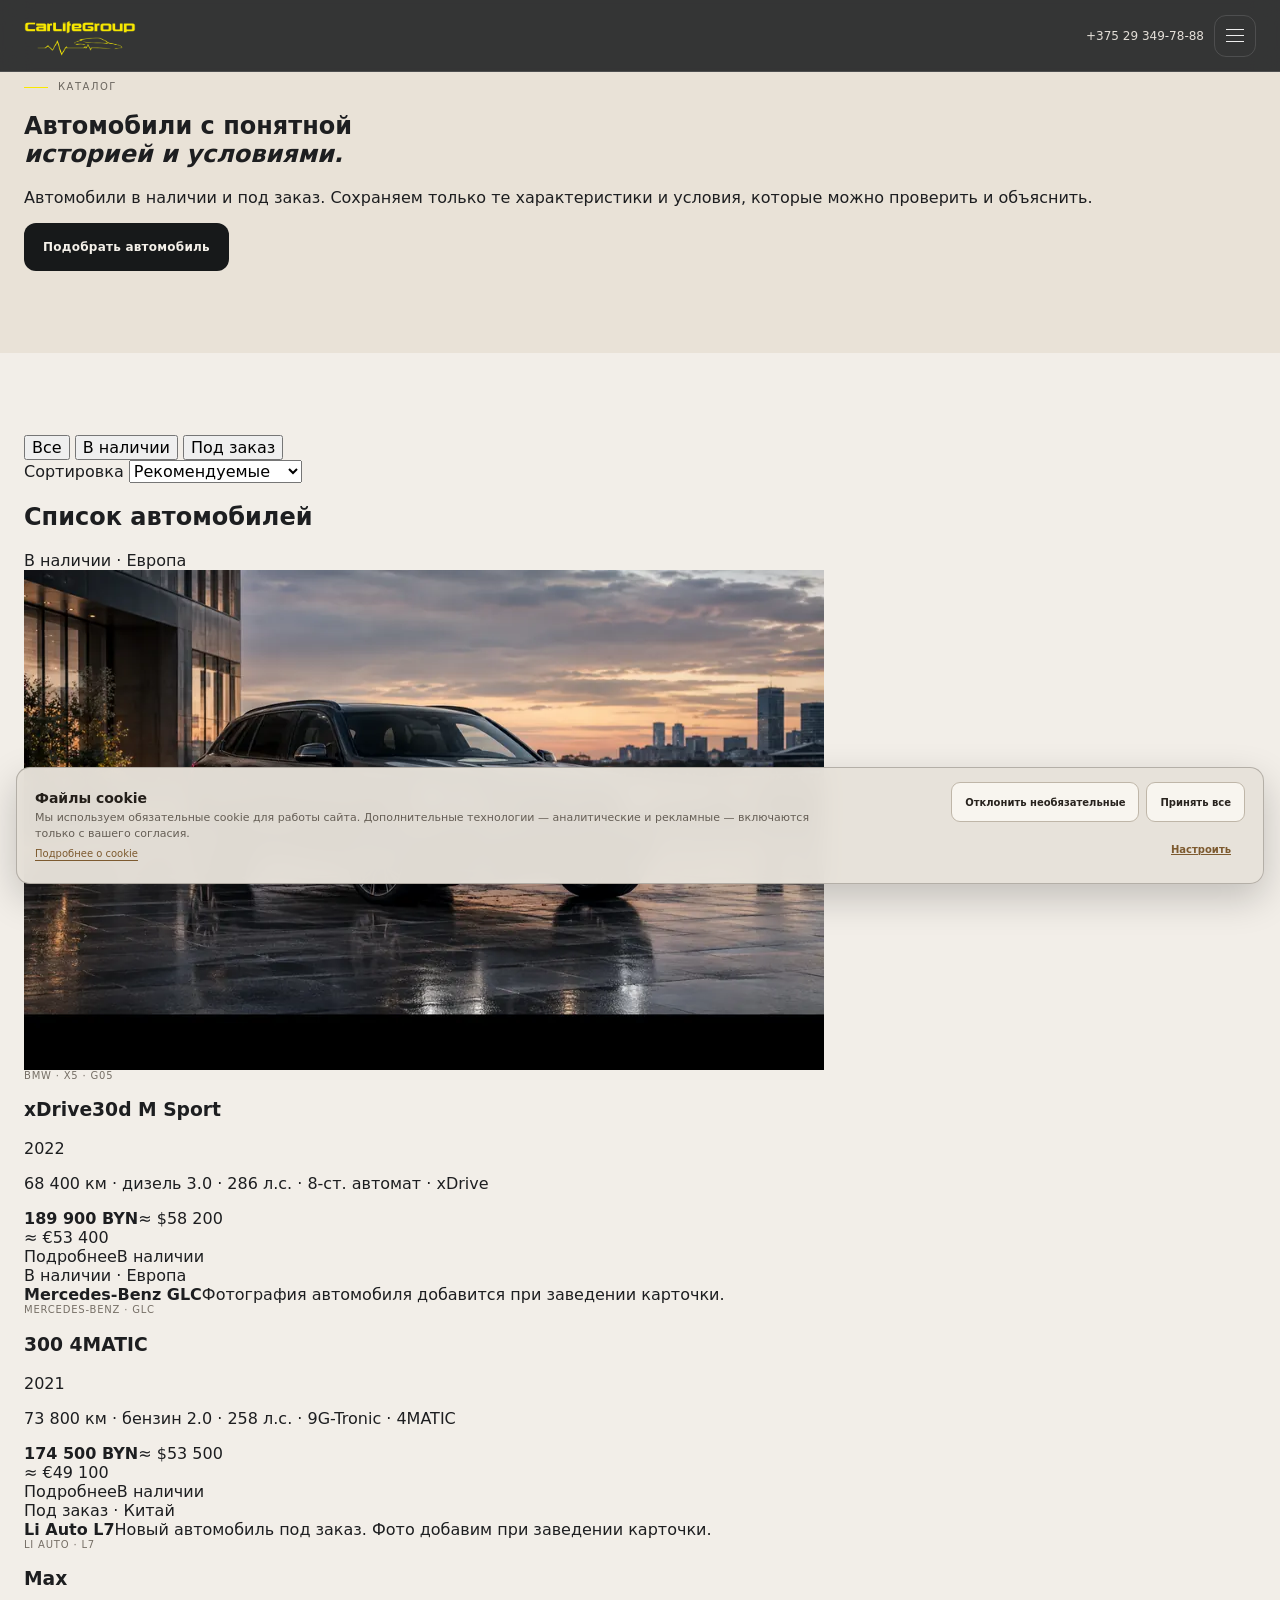
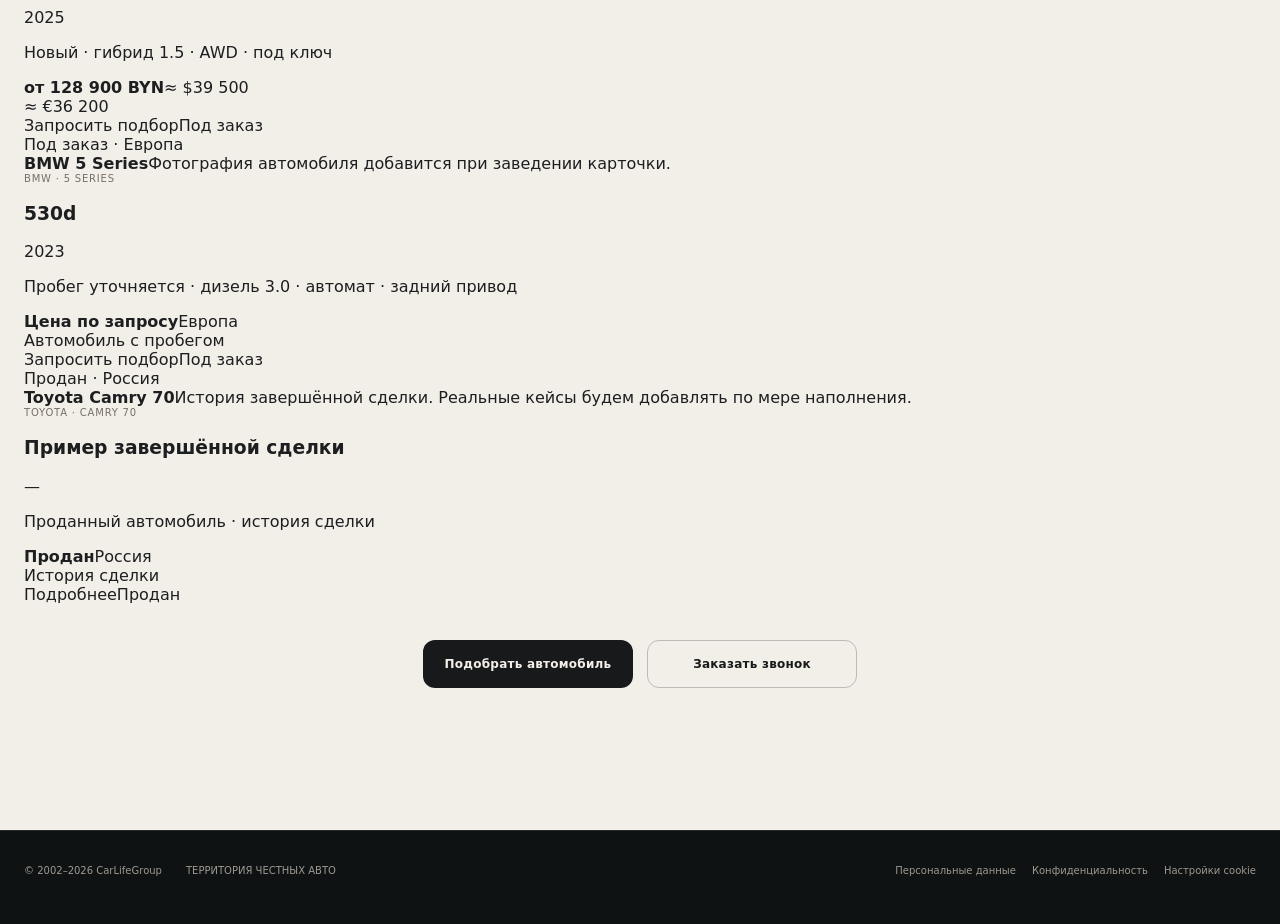
==== commit 796cf9d1: "Unify catalog page with 1.0 header, menu, cards and responsive system" ====
--- a/catalog.html
+++ b/catalog.html
@@ -1 +1,129 @@
-<!doctype html><html lang="ru"><head><meta charset="utf-8"><meta name="viewport" content="width=device-width, initial-scale=1"><title>Каталог — CarLifeGroup</title><link rel="stylesheet" href="styles.css"></head><body><header class="site-header"><div class="header-inner shell"><a class="brand" href="index.html"><span>CARLIFE</span><b>GROUP</b></a><nav class="desktop-nav"><a href="index.html#cars">Автомобили</a><a href="catalog.html">Каталог</a><a href="index.html#services">Услуги</a><a href="index.html#honest">Почему мы</a><a href="index.html#contacts">Контакты</a></nav><div class="header-actions"><a class="phone" href="tel:+375293497888">+375 29 349-78-88</a><a class="header-cta" href="index.html#selection">Подобрать авто</a><button class="menu-toggle" aria-label="Открыть меню" aria-expanded="false" type="button"><i></i><i></i></button></div></div><div class="mobile-menu" aria-hidden="true"><nav><a href="index.html#cars">Автомобили</a><a href="catalog.html">Каталог</a><a href="index.html#services">Услуги</a><a href="index.html#honest">Почему мы</a><a href="index.html#partners">Партнёры</a><a href="index.html#reviews">Отзывы</a><a href="index.html#faq">Вопросы</a><a href="index.html#contacts">Контакты</a></nav><a class="mobile-menu-phone" href="tel:+375293497888">+375 29 349-78-88</a></div></header><main class="catalog-page"><div class="shell"><div class="catalog-title"><p class="eyebrow eyebrow-dark"><span></span> КАТАЛОГ</p><h1>Автомобили<br><em>с понятной историей.</em></h1><p>Фильтруйте по статусу, изучайте основные характеристики и открывайте подробности конкретного автомобиля без визуального шума.</p></div><div class="catalog-toolbar"><div class="filters"><button class="chip active" data-filter="all">Все</button><button class="chip" data-filter="stock">В наличии</button><button class="chip" data-filter="order">Под заказ</button></div><label class="sort">Сортировка<select><option>Рекомендуемые</option><option>Сначала дешевле</option><option>Сначала дороже</option></select></label></div><div class="catalog-grid"><article class="catalog-card" data-state="stock"><a class="catalog-media" href="cars/bmw-x5-g05.html"><span class="catalog-tag">В наличии · Европа</span><img src="assets/bmw-x5-card.webp" width="800" height="500" loading="lazy" decoding="async" alt="BMW X5 G05"><button class="catalog-open" type="button">Открыть</button></a><div class="catalog-body"><p class="car-kicker">BMW · X5 · G05</p><h2>xDrive30d M Sport</h2><p class="catalog-spec">2022 · 68 400 км · дизель 3.0 · 286 л.с. · 8-ст. автомат · xDrive</p><div class="catalog-price"><strong>189 900 BYN</strong><span>≈ $58 200<br>≈ €53 400</span></div></div></article><article class="catalog-card" data-state="stock"><div class="catalog-media"><span class="catalog-tag">В наличии · Европа</span><div class="photo-fallback photo-mercedes"></div><img src="assets/bmw-x5-card.webp" width="800" height="500" loading="lazy" decoding="async" alt="Mercedes-Benz GLC — demo"><button class="catalog-open" type="button">Открыть</button></div><div class="catalog-body"><p class="car-kicker">Mercedes-Benz · GLC</p><h2>300 4MATIC</h2><p class="catalog-spec">2021 · 73 800 км · бензин 2.0 · 258 л.с. · 9G-Tronic · 4MATIC</p><div class="catalog-price"><strong>174 500 BYN</strong><span>≈ $53 500<br>≈ €49 100</span></div></div></article><article class="catalog-card" data-state="order"><div class="catalog-media"><span class="catalog-tag">Под заказ · Китай</span><div class="photo-fallback photo-li"></div><img src="assets/bmw-x5-card.webp" width="800" height="500" loading="lazy" decoding="async" alt="Li Auto L7 — demo"><button class="catalog-open" type="button">Открыть</button></div><div class="catalog-body"><p class="car-kicker">Li Auto · L7</p><h2>Max</h2><p class="catalog-spec">2025 · новый · гибрид 1.5 · AWD · под ключ</p><div class="catalog-price"><strong>от 128 900 BYN</strong><span>≈ $39 500<br>≈ €36 200</span></div></div></article><article class="catalog-card" data-state="order"><div class="catalog-media"><span class="catalog-tag">Под заказ · Европа</span><div class="photo-fallback photo-bmw"></div><img src="assets/bmw-x5-card.webp" width="800" height="500" loading="lazy" decoding="async" alt="BMW 5 Series 530d — demo"><button class="catalog-open" type="button">Открыть</button></div><div class="catalog-body"><p class="car-kicker">BMW · 5 Series</p><h2>530d</h2><p class="catalog-spec">2023 · пробег уточняется · дизель 3.0 · автомат · задний привод</p><div class="catalog-price"><strong>Цена по запросу</strong><span>Европа<br>Автомобиль с пробегом</span></div></div></article><article class="catalog-card" data-state="sold"><div class="catalog-media"><span class="catalog-tag">Продан · Россия</span><div class="photo-fallback photo-mercedes"></div><img src="assets/bmw-x5-card.webp" width="800" height="500" loading="lazy" decoding="async" alt="Toyota Camry 70 — demo"><button class="catalog-open" type="button">Подробнее</button></div><div class="catalog-body"><p class="car-kicker">Toyota · Camry 70</p><h2>Пример завершённой сделки</h2><p class="catalog-spec">Проданный автомобиль — оставляем как основу для будущих кейсов и истории сделок.</p><div class="catalog-price"><strong>Продан</strong><span>Россия<br>История сделки</span></div></div></article></div></div></main><script defer src="script.js"></script></body></html>
+<!doctype html><html lang="ru"><head><meta charset="utf-8"/><meta name="viewport" content="width=device-width,initial-scale=1"/><meta name="description" content="Каталог CarLifeGroup: автомобили в наличии и под заказ."/><meta name="theme-color" content="#111416"/><title>Каталог — CarLifeGroup</title><link rel="stylesheet" href="styles.css"/></head><body><header class="site-header" data-site-header="">
+<div class="header-inner shell">
+<div aria-label="CarLifeGroup" class="brand-logo"><img alt="CarLifeGroup" height="229" src="assets/brand/carlifegroup-logo-desktop.png" width="620"/></div>
+<nav aria-label="Основная навигация" class="desktop-nav">
+<a href="#cars">Автомобили</a><a href="#services">Услуги</a><a href="#selection">Подбор</a><a href="#partners">Партнёры</a><a href="#honest">Почему мы</a><a href="#import">Поставка</a><a href="#reviews">Отзывы</a><a href="#faq">Вопросы</a><a href="#contacts">Контакты</a>
+</nav>
+<div class="header-actions">
+<a class="phone" href="tel:+375293497888">+375 29 349-78-88</a>
+<a class="header-cta button button-secondary" href="#selection">Подобрать автомобиль</a>
+<button aria-controls="mainNav" aria-expanded="false" aria-label="Открыть меню" class="menu-toggle" id="menuToggle" type="button"><i></i><i></i><i></i></button>
+</div>
+</div>
+</header>
+<div aria-hidden="true" class="menu-backdrop" id="menuBackdrop"></div>
+<nav aria-hidden="true" aria-label="Меню" class="main-nav" id="mainNav" inert>
+<div class="menu-panel-head"><img alt="CarLifeGroup" class="menu-panel-logo" height="229" src="assets/brand/carlifegroup-logo-desktop.png" width="620"/><button aria-label="Закрыть меню" class="menu-close" id="menuClose" type="button"></button></div>
+<a href="#cars"><b>01</b><span>Автомобили</span></a><a href="catalog.html"><b>02</b><span>Каталог</span></a><a href="#selection"><b>03</b><span>Подбор автомобиля</span></a><a href="#import"><b>04</b><span>Автомобили на заказ</span></a><a href="#services"><b>05</b><span>Услуги</span></a><a href="#honest"><b>06</b><span>Почему мы</span></a><a href="#partners"><b>07</b><span>Партнёры</span></a><a href="#reviews"><b>08</b><span>Отзывы</span></a><a href="#faq"><b>09</b><span>Вопросы</span></a><a href="#contacts"><b>10</b><span>Контакты</span></a>
+<div class="menu-footer"><a href="tel:+375293497888">+375 29 349-78-88</a></div>
+</nav>
+
+<main id="top" class="catalog-page">
+<section class="catalog-intro section section-paper">
+  <div class="shell">
+    <p class="eyebrow eyebrow-dark"><span></span> КАТАЛОГ</p>
+    <div class="catalog-intro-grid">
+      <div>
+        <h1>Автомобили с понятной<br/><em>историей и условиями.</em></h1>
+      </div>
+      <div class="catalog-intro-copy">
+        <p>Автомобили в наличии и под заказ. Сохраняем только те характеристики и условия, которые можно проверить и объяснить.</p>
+        <a class="button button-dark" href="index.html#selection">Подобрать автомобиль</a>
+      </div>
+    </div>
+  </div>
+</section>
+<section class="catalog-section section section-light" aria-labelledby="catalogTitle">
+  <div class="shell">
+    <div class="catalog-toolbar">
+      <div class="catalog-filters" role="group" aria-label="Фильтр автомобилей">
+        <button type="button" class="catalog-filter is-active" data-filter="all" aria-pressed="true">Все</button>
+        <button type="button" class="catalog-filter" data-filter="stock" aria-pressed="false">В наличии</button>
+        <button type="button" class="catalog-filter" data-filter="order" aria-pressed="false">Под заказ</button>
+      </div>
+      <label class="catalog-sort">
+        <span>Сортировка</span>
+        <select id="catalogSort" aria-label="Сортировка автомобилей">
+          <option value="recommended">Рекомендуемые</option>
+          <option value="price-asc">Сначала дешевле</option>
+          <option value="price-desc">Сначала дороже</option>
+        </select>
+      </label>
+    </div>
+    <h2 id="catalogTitle" class="sr-only">Список автомобилей</h2>
+    <div class="catalog-grid" id="catalogGrid">
+      <article class="catalog-card" data-state="stock" data-price="189900" data-order="1">
+        <a class="catalog-card-media" href="cars/bmw-x5-g05.html">
+          <span class="catalog-card-tag catalog-card-tag--stock">В наличии · Европа</span>
+          <img src="assets/bmw-x5-card.webp" width="800" height="500" loading="lazy" decoding="async" alt="BMW X5 G05"/>
+        </a>
+        <div class="catalog-card-body">
+          <div class="catalog-card-top"><div><p class="car-kicker">BMW · X5 · G05</p><h3>xDrive30d M Sport</h3></div><span class="catalog-card-year">2022</span></div>
+          <p class="catalog-card-spec">68 400 км · дизель 3.0 · 286 л.с. · 8-ст. автомат · xDrive</p>
+          <div class="catalog-card-price"><strong>189 900 BYN</strong><span>≈ $58 200<br/>≈ €53 400</span></div>
+          <div class="catalog-card-foot"><a href="cars/bmw-x5-g05.html">Подробнее</a><span>В наличии</span></div>
+        </div>
+      </article>
+      <article class="catalog-card" data-state="stock" data-price="174500" data-order="2">
+        <div class="catalog-card-media catalog-card-media--placeholder" aria-label="Mercedes-Benz GLC, фотография будет добавлена">
+          <span class="catalog-card-tag catalog-card-tag--stock">В наличии · Европа</span>
+          <div class="catalog-placeholder"><strong>Mercedes-Benz GLC</strong><span>Фотография автомобиля добавится при заведении карточки.</span></div>
+        </div>
+        <div class="catalog-card-body">
+          <div class="catalog-card-top"><div><p class="car-kicker">Mercedes-Benz · GLC</p><h3>300 4MATIC</h3></div><span class="catalog-card-year">2021</span></div>
+          <p class="catalog-card-spec">73 800 км · бензин 2.0 · 258 л.с. · 9G-Tronic · 4MATIC</p>
+          <div class="catalog-card-price"><strong>174 500 BYN</strong><span>≈ $53 500<br/>≈ €49 100</span></div>
+          <div class="catalog-card-foot"><span>Подробнее</span><span>В наличии</span></div>
+        </div>
+      </article>
+      <article class="catalog-card" data-state="order" data-price="128900" data-order="3">
+        <div class="catalog-card-media catalog-card-media--placeholder" aria-label="Li Auto L7, автомобиль под заказ">
+          <span class="catalog-card-tag catalog-card-tag--order">Под заказ · Китай</span>
+          <div class="catalog-placeholder"><strong>Li Auto L7</strong><span>Новый автомобиль под заказ. Фото добавим при заведении карточки.</span></div>
+        </div>
+        <div class="catalog-card-body">
+          <div class="catalog-card-top"><div><p class="car-kicker">Li Auto · L7</p><h3>Max</h3></div><span class="catalog-card-year">2025</span></div>
+          <p class="catalog-card-spec">Новый · гибрид 1.5 · AWD · под ключ</p>
+          <div class="catalog-card-price"><strong>от 128 900 BYN</strong><span>≈ $39 500<br/>≈ €36 200</span></div>
+          <div class="catalog-card-foot"><a href="index.html#selection">Запросить подбор</a><span>Под заказ</span></div>
+        </div>
+      </article>
+      <article class="catalog-card" data-state="order" data-price="0" data-order="4">
+        <div class="catalog-card-media catalog-card-media--placeholder" aria-label="BMW 5 Series, автомобиль под заказ из Европы">
+          <span class="catalog-card-tag catalog-card-tag--order">Под заказ · Европа</span>
+          <div class="catalog-placeholder"><strong>BMW 5 Series</strong><span>Фотография автомобиля добавится при заведении карточки.</span></div>
+        </div>
+        <div class="catalog-card-body">
+          <div class="catalog-card-top"><div><p class="car-kicker">BMW · 5 Series</p><h3>530d</h3></div><span class="catalog-card-year">2023</span></div>
+          <p class="catalog-card-spec">Пробег уточняется · дизель 3.0 · автомат · задний привод</p>
+          <div class="catalog-card-price"><strong>Цена по запросу</strong><span>Европа<br/>Автомобиль с пробегом</span></div>
+          <div class="catalog-card-foot"><a href="index.html#selection">Запросить подбор</a><span>Под заказ</span></div>
+        </div>
+      </article>
+      <article class="catalog-card" data-state="sold" data-price="0" data-order="5">
+        <div class="catalog-card-media catalog-card-media--placeholder" aria-label="Toyota Camry 70, завершённая сделка">
+          <span class="catalog-card-tag catalog-card-tag--sold">Продан · Россия</span>
+          <div class="catalog-placeholder"><strong>Toyota Camry 70</strong><span>История завершённой сделки. Реальные кейсы будем добавлять по мере наполнения.</span></div>
+        </div>
+        <div class="catalog-card-body">
+          <div class="catalog-card-top"><div><p class="car-kicker">Toyota · Camry 70</p><h3>Пример завершённой сделки</h3></div><span class="catalog-card-year">—</span></div>
+          <p class="catalog-card-spec">Проданный автомобиль · история сделки</p>
+          <div class="catalog-card-price"><strong>Продан</strong><span>Россия<br/>История сделки</span></div>
+          <div class="catalog-card-foot"><span>Подробнее</span><span>Продан</span></div>
+        </div>
+      </article>
+    </div>
+    <div class="catalog-empty" id="catalogEmpty" hidden>По выбранному фильтру автомобилей пока нет.</div>
+    <div class="section-cta--center catalog-page-cta">
+      <a class="button cta-system button-dark" href="index.html#selection">Подобрать автомобиль</a>
+      <a class="button cta-system button-outline" href="index.html#contacts">Заказать звонок</a>
+    </div>
+  </div>
+</section>
+</main><button aria-label="Наверх" class="back-to-top" id="backToTop" type="button"><span>↑</span></button>
+<section aria-label="Уведомление о cookies" class="cookie-consent" hidden="" id="cookieConsent"><div class="cookie-inner"><div class="cookie-copy"><strong>Файлы cookie</strong><p>Мы используем обязательные cookie для работы сайта. Дополнительные технологии — аналитические и рекламные — включаются только с вашего согласия.</p><a data-cookie-settings-link="" href="#cookie-info">Подробнее о cookie</a></div><div class="cookie-actions"><button class="cookie-btn cookie-btn-secondary" data-cookie-action="reject" type="button">Отклонить необязательные</button><button class="cookie-btn cookie-btn-primary" data-cookie-action="accept" type="button">Принять все</button><button class="cookie-btn cookie-btn-ghost" data-cookie-action="settings" type="button">Настроить</button></div></div></section>
+<div class="cookie-backdrop" hidden="" id="cookieBackdrop"></div>
+<section aria-labelledby="cookieSettingsTitle" aria-modal="true" class="cookie-settings" hidden="" id="cookieSettings" role="dialog"><div class="cookie-settings-card"><button aria-label="Закрыть" class="cookie-settings-close" data-cookie-action="close-settings" type="button">×</button><h2 id="cookieSettingsTitle">Настройки cookies</h2><p class="cookie-settings-intro">Необходимые cookie всегда активны. Дополнительные категории можно разрешить или отключить.</p><label class="cookie-category"><span><b>Необходимые</b><small>Работа меню, форм и интерфейса</small></span><strong>Всегда включены</strong></label><label class="cookie-category cookie-category-toggle"><span><b>Аналитические</b><small>Помогают понимать, как используется сайт</small></span><input data-cookie-category="analytics" type="checkbox"/></label><label class="cookie-category cookie-category-toggle"><span><b>Рекламные</b><small>Используются только для маркетинговых сценариев</small></span><input data-cookie-category="advertising" type="checkbox"/></label><div class="cookie-settings-actions"><button class="cookie-btn cookie-btn-secondary" data-cookie-action="reject" type="button">Отклонить необязательные</button><button class="cookie-btn cookie-btn-primary" data-cookie-action="save-settings" type="button">Сохранить выбор</button></div></div></section>
+<button class="cookie-settings-trigger" data-cookie-action="settings" id="cookieSettingsTrigger" type="button">Настройки cookie</button>
+<footer class="footer"><div class="shell footer-inner"><span>© 2002–2026 CarLifeGroup</span><span>ТЕРРИТОРИЯ ЧЕСТНЫХ АВТО</span><div><a href="#">Персональные данные</a><a href="#">Конфиденциальность</a><button data-cookie-action="settings" type="button">Настройки cookie</button></div></div></footer>
+<script defer="" src="script.js"></script></body></html>
--- a/styles.css
+++ b/styles.css
@@ -6,27 +6,27 @@
   --fs-body:14px; --fs-small:12px; --fs-micro:10px; --lh-body:1.45;
   --section-padding:90px; --hero-menu-gap:36px; --float-size:30px; --float-edge:16px;
   --hero-h1:64px; --hero-meta:12px; --hero-gap:16px;
-  --hero-card-title-size:16px; --hero-card-body-size:10px; --hero-card-title-weight:650;
+  --hero-card-title-size:16px; --hero-card-body-size:10px; --hero-card-title-weight:650; --hero-card-text-weight:400;
   --hero-card-bg:#d8d2c9; --hero-card-divider:1px solid rgba(23,25,26,.16);
   --hero-card-image-ratio:16/8.8; --hero-card-info-x:13px; --hero-card-info-top:12px; --hero-card-more-height:34px; --hero-card-more-size:10px;
   --hero-badge-size:9px; --hero-badge-pad-y:5px; --hero-badge-pad-x:8px; --hero-badge-radius:6px; --hero-badge-gap:5px;
   --hero-badge-zone-pad:8px 10px; --hero-badge-zone-min-height:88px;
-  --hero-badge-stock:#f9e800; --hero-badge-checked:#f2eee8; --hero-badge-clean:#3a8f6a;
-  --hero-badge-rf:#c99a57; --hero-badge-lease:#e1e8ec; --hero-badge-credit:#2f80ed;
-  --hero-badge-dark:#17191a; --hero-badge-light:#f2eee8;
+  --hero-badge-quick:#f9e800; --hero-badge-stock:#596167; --hero-badge-checked:#f2eee8; --hero-badge-clean:#276b50;
+  --hero-badge-rf:#685032; --hero-badge-lease:#e1e8ec; --hero-badge-credit:#1f63bd;
+  --hero-badge-text-dark:#17191a; --hero-badge-text-light:#f2eee8;
   --menu-bg:#384043; --menu-text:#f2eee8; --menu-backdrop:rgba(17,20,22,.84);
   --menu-item-size:15px; --menu-index-size:9px; --menu-phone-size:13px; --menu-item-line:1.25; --menu-item-pad-y:14px;
   --menu-panel-top:14px; --menu-panel-pad:20px; --menu-head-pad-bottom:18px; --menu-logo-width:clamp(92px,24vw,var(--header-logo));
-  --menu-control-size:42px; --menu-control-bg:#424b4e; --menu-control-color:#f2eee8; --menu-control-font:22px;
+  --menu-control-size:42px; --menu-control-bg:var(--menu-bg); --menu-control-color:#f2eee8; --menu-control-font:22px; --menu-control-border:rgba(244,240,232,.26); --menu-control-radius:var(--radius);
   --hero-layout-max:1320px; --hero-cards-max:1240px;
-  --cta-bottom-space:60px; --cta-gap:14px; --cta-width:210px; --cta-height:48px;
-  --carousel-desktop-gap:18px; --carousel-tablet-gap:18px; --carousel-mobile-gap:14px; --hero-carousel-meta-size:9px; --cta-top-space:36px;
+  --cta-bottom-space:60px; --cta-gap:14px; --cta-width:210px; --cta-height:48px; --cta-radius:var(--radius); --cta-row-max:calc(var(--cta-width) * 2 + var(--cta-gap));
+  --carousel-desktop-gap:18px; --carousel-tablet-gap:18px; --carousel-mobile-gap:14px; --hero-carousel-meta-size:9px; --hero-carousel-arrow-size:34px; --hero-carousel-arrow-radius:8px; --cta-top-space:36px;
 }
 *{box-sizing:border-box}html{scroll-behavior:smooth;scroll-padding-top:calc(var(--header) + 18px)}body{margin:0;background:var(--c-night);color:var(--c-text);font-family:Inter,Manrope,system-ui,-apple-system,BlinkMacSystemFont,"Segoe UI",sans-serif;-webkit-font-smoothing:antialiased}body.menu-open,body.cookie-lock{overflow:hidden}
 a{color:inherit;text-decoration:none}button,input,select,textarea{font:inherit}button{cursor:pointer}img{display:block;max-width:100%}.shell{width:min(var(--max),calc(100% - 2 * var(--gutter)));margin-inline:auto}
 .eyebrow{display:flex;align-items:center;gap:10px;margin:0;color:#bdb8b0;font-size:10px;line-height:1;text-transform:uppercase;letter-spacing:.15em}.eyebrow span{width:24px;height:1px;background:var(--c-gold);display:block}.eyebrow-dark{color:var(--c-muted-dark)}
 .button{min-height:48px;padding:0 18px;display:inline-flex;align-items:center;justify-content:center;gap:10px;border:1px solid transparent;border-radius:var(--radius);font-size:12px;font-weight:650;letter-spacing:.02em;transition:background-color .2s ease,border-color .2s ease,color .2s ease}.button:hover{transform:none}.button-primary{background:var(--c-paper);color:var(--c-ink)}.button-primary:hover{background:#fff}.button-secondary{background:transparent;border-color:rgba(255,255,255,.26);color:var(--c-white)}.button-secondary:hover{background:rgba(255,255,255,.08);border-color:rgba(255,255,255,.50)}.button-dark{background:var(--c-ink);color:var(--c-paper)}.button-light{background:var(--c-paper);color:var(--c-ink)}.button-outline{background:transparent;border-color:rgba(23,25,26,.24);color:var(--c-ink)}.button-outline:hover{background:rgba(23,25,26,.06);border-color:rgba(23,25,26,.38)}
-.section-cta--center{display:flex;justify-content:center;align-items:center;gap:var(--cta-gap);width:100%;margin-top:36px;padding-bottom:var(--cta-bottom-space)}.section-cta--center .button{width:var(--cta-width);min-width:var(--cta-width);min-height:var(--cta-height)}
+.section-cta--center{display:flex;justify-content:center;align-items:center;gap:var(--cta-gap);width:min(var(--cta-row-max),calc(100% - 2 * var(--gutter)));margin:36px auto 0;padding-bottom:var(--cta-bottom-space)}
 /* HEADER */
 .site-header{position:fixed;inset:0 0 auto;z-index:100;height:var(--header);background:rgba(17,20,22,.84);border-bottom:1px solid var(--c-line);backdrop-filter:blur(14px);-webkit-backdrop-filter:blur(14px)}
 .header-inner{height:100%;display:grid;grid-template-columns:auto 1fr auto;align-items:center;gap:18px}
@@ -46,28 +46,29 @@
 .main-nav.open{opacity:1;visibility:visible;pointer-events:auto;transform:translate3d(-50%,0,0);transition-delay:0s}
 .menu-panel-head{display:grid;grid-template-columns:1fr auto 1fr;align-items:center;padding:2px 0 var(--menu-head-pad-bottom);border-bottom:1px solid var(--c-line);min-height:54px;flex:0 0 auto}
 .menu-panel-logo{grid-column:2;display:block;width:var(--menu-logo-width);height:auto;max-width:100%}
-.menu-close{grid-column:3;justify-self:end;width:var(--menu-control-size);height:var(--menu-control-size);display:grid;place-items:center;padding:0;border:1px solid rgba(244,240,232,.26);border-radius:var(--radius);background:var(--menu-control-bg);color:var(--menu-control-color);font-size:var(--menu-control-font);line-height:1}
+.menu-close{grid-column:3;justify-self:end;width:var(--menu-control-size);height:var(--menu-control-size);display:grid;place-items:center;padding:0;border:1px solid var(--menu-control-border);border-radius:var(--menu-control-radius);background:var(--menu-control-bg);color:transparent;font-size:0;line-height:1;position:relative;cursor:pointer;transition:background-color .18s ease,border-color .18s ease}.menu-close::before,.menu-close::after{content:"";position:absolute;left:50%;top:50%;width:16px;height:1.5px;background:var(--menu-control-color);border-radius:999px;transform-origin:center}.menu-close::before{transform:translate(-50%,-50%) rotate(45deg)}.menu-close::after{transform:translate(-50%,-50%) rotate(-45deg)}.menu-close:hover,.menu-close:focus-visible{background:var(--menu-control-bg);border-color:var(--menu-control-border);outline:none}
 .main-nav>a{display:grid;grid-template-columns:34px 1fr;gap:10px;align-items:center;padding:var(--menu-item-pad-y) 0;border-bottom:1px solid rgba(244,240,232,.10);font-size:var(--menu-item-size);line-height:var(--menu-item-line);letter-spacing:-.02em;color:var(--menu-text)}.main-nav>a b{color:var(--c-gold);font-size:var(--menu-index-size);letter-spacing:.08em}.main-nav>a:hover{color:var(--c-gold)}
 .menu-footer{display:flex;justify-content:center;align-items:center;margin-top:auto;padding-top:18px;border-top:1px solid rgba(244,240,232,.11);flex:0 0 auto}.menu-footer a{color:var(--menu-text);font-size:var(--menu-phone-size)}
 /* HERO */
 .hero{position:relative}.hero-card-concept{min-height:100svh;background:var(--hero-bg);color:var(--c-text);overflow:clip;border-bottom:1px solid rgba(255,255,255,.08)}
-.hero-card-concept>.hero-concept-layout{width:min(var(--hero-layout-max),calc(100% - 2 * var(--gutter)));margin-inline:auto}.hero-concept-layout{min-height:100svh;display:flex;flex-direction:column;justify-content:flex-start;gap:0;padding:calc(var(--header) + var(--hero-menu-gap)) 0 var(--cta-bottom-space)}
+.hero-card-concept>.hero-concept-layout{width:min(var(--hero-layout-max),calc(100% - 2 * var(--gutter)));margin-inline:auto}.hero-concept-layout{min-height:100svh;display:flex;flex-direction:column;justify-content:flex-start;gap:0;padding-top:calc(var(--header) + var(--hero-menu-gap));padding-bottom:0}
 .hero-content-stack{width:100%;display:flex;flex-direction:column;align-items:stretch;min-width:0}.hero-concept-intro{width:100%;display:flex;flex-direction:column;align-items:center;text-align:center}
 .hero-meta-block{display:grid;justify-items:center;gap:6px;width:100%}.hero-meta{margin:0;text-transform:uppercase;text-align:center;letter-spacing:.07em;font-weight:500}.hero-meta-secondary{width:100%;font-size:var(--hero-meta);line-height:1.35;color:#d2cdc5;white-space:normal;text-wrap:balance}
 .hero-copy{width:100%;display:flex;align-items:center;justify-content:center;padding:0;margin:clamp(22px,3vh,42px) 0 clamp(22px,3vh,38px)}.hero-copy h1{width:100%;margin:0;font-size:var(--hero-h1);line-height:.98;letter-spacing:-.055em;font-weight:780;white-space:normal;text-align:center;text-wrap:balance}.hero-copy h1 em{font-style:normal;color:var(--c-gold)}
 .hero-featured-cars{width:min(100%,var(--hero-cards-max));margin:0 auto;display:grid;gap:7px}.hero-carousel-track{display:grid;grid-template-columns:repeat(3,minmax(0,1fr));gap:var(--carousel-desktop-gap);overflow:visible;padding:2px 0 4px}.hero-carousel-track::-webkit-scrollbar{display:none}
 .hero-car-card{min-width:0;overflow:hidden;border:1px solid rgba(23,25,26,.14);border-radius:var(--radius);background:var(--hero-card-bg);color:var(--c-ink);box-shadow:0 10px 24px rgba(0,0,0,.14)}
-.hero-car-image{display:block;position:relative;aspect-ratio:var(--hero-card-image-ratio);overflow:hidden;background:#bcb6ad}.hero-car-image img{width:100%;height:100%;object-fit:cover;object-position:center}.hero-car-badges{display:flex;flex-direction:column;gap:var(--hero-badge-gap);min-width:0;max-width:100%}.hero-car-badges-left{align-items:flex-start}.hero-car-badges-right{align-items:flex-end}
-.hero-car-badge{display:block;padding:var(--hero-badge-pad-y) var(--hero-badge-pad-x);border-radius:var(--hero-badge-radius);color:var(--hero-badge-dark);font-size:var(--hero-badge-size);font-weight:700;line-height:1.15;letter-spacing:.01em;text-wrap:balance}.hero-car-badge.is-stock{background:var(--hero-badge-stock);color:var(--hero-badge-dark)}.hero-car-badge.is-checked{background:var(--hero-badge-checked);color:var(--hero-badge-dark)}.hero-car-badge.is-clean{background:var(--hero-badge-clean);color:var(--hero-badge-light)}.hero-car-badge.is-rf{background:var(--hero-badge-rf);color:var(--hero-badge-dark)}.hero-car-badge.is-lease{background:var(--hero-badge-lease);color:var(--hero-badge-dark)}.hero-car-badge.is-credit{background:var(--hero-badge-credit);color:var(--hero-badge-light)}
+.hero-car-image{display:block;position:relative;aspect-ratio:var(--hero-card-image-ratio);overflow:hidden;background:#bcb6ad}.hero-car-image img{width:100%;height:100%;object-fit:cover;object-position:center;transition:none}.hero-car-badge.hero-car-badge--quick{position:absolute;top:10px;left:10px;z-index:3;max-width:calc(100% - 20px);display:inline-flex;align-items:center;justify-content:center;gap:4px;background:var(--hero-badge-quick);color:var(--hero-badge-text-dark)}.hero-car-badges{display:flex;flex-direction:column;gap:var(--hero-badge-gap);min-width:0;max-width:100%}.hero-car-badges-left{align-items:flex-start}.hero-car-badges-right{align-items:flex-end}
+.hero-car-badge{display:block;padding:var(--hero-badge-pad-y) var(--hero-badge-pad-x);border-radius:var(--hero-badge-radius);color:var(--hero-badge-text-dark);font-size:var(--hero-badge-size);font-weight:700;line-height:1.15;letter-spacing:.01em;text-wrap:balance}.hero-car-badge--quick{background:var(--hero-badge-quick);color:var(--hero-badge-text-dark)}.hero-car-badge-icon{display:block;width:10px;height:10px;flex:0 0 10px;align-self:center;color:currentColor}.hero-car-badge.is-stock{background:var(--hero-badge-stock);color:var(--hero-badge-text-light)}.hero-car-badge.is-checked{background:var(--hero-badge-checked);color:var(--hero-badge-text-dark)}.hero-car-badge.is-clean{background:var(--hero-badge-clean);color:var(--hero-badge-text-light)}.hero-car-badge.is-rf{background:var(--hero-badge-rf);color:var(--hero-badge-text-light)}.hero-car-badge.is-lease{background:var(--hero-badge-lease);color:var(--hero-badge-text-dark)}.hero-car-badge.is-credit{background:var(--hero-badge-credit);color:var(--hero-badge-text-light)}
 
-.hero-car-card--post-badges .hero-car-badges-post{display:grid;grid-template-columns:minmax(0,1fr) minmax(0,1fr);gap:8px;align-items:start;min-height:var(--hero-badge-zone-min-height);padding:var(--hero-badge-zone-pad);border-bottom:var(--hero-card-divider)}
-.hero-car-card--post-badges .hero-car-badges-post .hero-car-badges{position:static;max-width:none;display:flex;flex-direction:column;gap:var(--hero-badge-gap);margin:0}
-.hero-car-card--post-badges .hero-car-badges-post .hero-car-badges-left{align-items:flex-start}
-.hero-car-card--post-badges .hero-car-badges-post .hero-car-badges-right{align-items:flex-end}
-.hero-car-info{padding:var(--hero-card-info-top) var(--hero-card-info-x) 0}.hero-car-row{display:flex;align-items:center;justify-content:space-between;gap:10px;min-height:18px;padding:3px 0;font-size:var(--hero-card-body-size);line-height:1.2;color:var(--hero-badge-dark)}.hero-car-row-title{padding-top:0;padding-bottom:5px;font-size:var(--hero-card-title-size);font-weight:var(--hero-card-title-weight);line-height:1.12}.hero-car-row-title strong{font-size:var(--hero-card-title-size);font-weight:var(--hero-card-title-weight);letter-spacing:-.01em}.hero-car-row-title span{font-size:var(--hero-card-title-size);font-weight:var(--hero-card-title-weight);white-space:nowrap}.hero-car-row-price{padding-top:5px;padding-bottom:6px}.hero-car-row-price strong{font-size:var(--hero-card-body-size);font-weight:var(--hero-card-title-weight);letter-spacing:.01em}.hero-car-more{display:flex;justify-content:center;align-items:center;min-height:var(--hero-card-more-height);border-top:var(--hero-card-divider)}.hero-car-more a{font-size:var(--hero-card-more-size);line-height:1;color:#17191a;text-decoration:underline;text-decoration-thickness:1px;text-underline-offset:3px}
-.hero-carousel-controls{display:grid;grid-template-columns:34px minmax(0,1fr) 34px;align-items:center;gap:12px;margin-top:8px}.hero-carousel-meta{display:flex;justify-content:center;align-items:center;gap:10px;margin:0;color:#b6afa6;font-size:10px;line-height:1.25;text-align:center}.hero-carousel-meta>span:first-child{display:block}.hero-carousel-count{display:inline;color:#ded9d1;font-weight:650;white-space:nowrap}.hero-carousel-arrow{width:34px;height:30px;display:grid;place-items:center;padding:0;border:1px solid rgba(255,255,255,.16);border-radius:var(--radius);background:transparent;color:#e8e2da;font-size:15px;line-height:1}.hero-carousel-arrow:disabled{opacity:.28;cursor:default}.hero-carousel-arrow:focus-visible{outline:1px solid var(--c-gold);outline-offset:3px}
+.hero-car-badges-post{position:relative;display:grid;grid-template-columns:minmax(0,1fr) minmax(0,1fr);gap:8px;align-items:start;min-height:var(--hero-badge-zone-min-height);padding:var(--hero-badge-zone-pad);border-bottom:0}.hero-car-badges-post::after{content:"";position:absolute;left:var(--hero-card-info-x);right:var(--hero-card-info-x);bottom:0;border-top:var(--hero-card-divider);pointer-events:none}
+.hero-car-badges-post .hero-car-badges{max-width:none;margin:0}
+.hero-car-badges-post .hero-car-badges-left{align-items:flex-start}
+.hero-car-badges-post .hero-car-badges-right{align-items:flex-end}
+.hero-car-info{padding:var(--hero-card-info-top) var(--hero-card-info-x) 0}.hero-car-row{display:flex;align-items:center;justify-content:space-between;gap:10px;min-height:18px;padding:3px 0;font-size:var(--hero-card-body-size);line-height:1.2;color:var(--hero-badge-text-dark)}.hero-car-row-title{padding-top:0;padding-bottom:5px;font-size:var(--hero-card-title-size);font-weight:var(--hero-card-title-weight);line-height:1.12}.hero-car-row-title strong{font-size:var(--hero-card-title-size);font-weight:var(--hero-card-title-weight);letter-spacing:-.01em}.hero-car-row-title span{font-size:var(--hero-card-title-size);font-weight:var(--hero-card-title-weight);white-space:nowrap}.hero-car-row-price{padding-top:5px;padding-bottom:6px}.hero-car-row-price strong{font-size:var(--hero-card-body-size);font-weight:var(--hero-card-title-weight);letter-spacing:.01em}.hero-car-more{display:flex;justify-content:center;align-items:center;min-height:var(--hero-card-more-height);border-top:var(--hero-card-divider)}.hero-car-more a{font-size:var(--hero-card-more-size);line-height:1;color:#17191a;text-decoration:underline;text-decoration-thickness:1px;text-underline-offset:3px}
+.hero-carousel-controls{display:grid;grid-template-columns:34px minmax(0,1fr) 34px;align-items:center;gap:12px;margin-top:8px}.hero-carousel-meta{display:flex;flex-direction:column;justify-content:center;align-items:center;gap:4px;margin:0;color:#b6afa6;font-size:10px;line-height:1.25;text-align:center}.hero-carousel-meta>span:first-child{display:block}.hero-carousel-count{display:block;color:#ded9d1;font-weight:650;white-space:nowrap}.hero-carousel-arrow{width:var(--hero-carousel-arrow-size);height:var(--hero-carousel-arrow-size);display:grid;place-items:center;padding:0;border:1px solid rgba(255,255,255,.16);border-radius:var(--hero-carousel-arrow-radius);background:transparent;color:#e8e2da;font-size:15px;line-height:1}.hero-carousel-arrow:disabled{opacity:.28;cursor:default}.hero-carousel-arrow:focus-visible{outline:1px solid var(--c-gold);outline-offset:3px}
 .hero-car-lead{width:min(100%,var(--hero-cards-max));margin:20px auto 0;text-align:center;color:#ded9d1;font-size:14px;line-height:1.4;white-space:normal}.hero-proof{display:grid;grid-template-columns:repeat(5,minmax(0,1fr));gap:18px;width:min(100%,var(--hero-cards-max));margin:18px auto 0}.hero-proof div{min-width:0;padding-top:8px;border-top:1px solid rgba(255,255,255,.24);text-align:left}.hero-proof strong{display:block;color:var(--c-gold);font-size:10px;line-height:1;letter-spacing:.1em;font-weight:650}.hero-proof span{display:block;margin-top:6px;color:#e8e2da;font-size:12px;line-height:1.3;letter-spacing:.01em}
-.hero-concept-actions{display:flex;justify-content:center;align-items:center;gap:var(--cta-gap);width:100%;margin-top:var(--cta-top-space)}.hero-concept-actions .button{width:var(--cta-width);min-width:var(--cta-width);min-height:var(--cta-height);font-size:12px}.hero-concept-actions .button-primary{background:var(--c-gold);color:var(--c-ink);border-color:var(--c-gold)}.hero-concept-actions .button-secondary{background:transparent;color:#fff;border-color:rgba(255,255,255,.46)}
+.hero-concept-actions{display:flex;justify-content:center;align-items:center;gap:var(--cta-gap);width:min(var(--cta-row-max),100%);margin:var(--cta-top-space) auto 0;padding-bottom:var(--cta-bottom-space)}.hero-concept-actions .cta-system{font-size:12px}.hero-concept-actions .button-primary{background:var(--c-gold);color:var(--c-ink);border-color:var(--c-gold)}.hero-concept-actions .button-secondary{background:transparent;color:#fff;border-color:rgba(255,255,255,.46)}
+.cta-system{width:var(--cta-width);min-width:var(--cta-width);height:var(--cta-height);min-height:var(--cta-height);padding:0 18px;display:inline-flex;align-items:center;justify-content:center;gap:10px;flex:0 0 var(--cta-width);border-radius:var(--cta-radius)}
 /* WHY US — moved Hero facts */
 .honest-stats{display:grid;grid-template-columns:repeat(5,minmax(0,1fr));gap:0;margin-top:42px;border-top:1px solid rgba(23,25,26,.16)}.honest-stats>div{padding:18px 18px 0 0;border-right:1px solid rgba(23,25,26,.10)}.honest-stats>div+div{padding-left:18px}.honest-stats>div:last-child{border-right:0}.honest-stats strong{display:block;font-size:10px;line-height:1;color:#7b6a54;letter-spacing:.1em}.honest-stats span{display:block;margin-top:10px;color:#17191a;font-size:12px;line-height:1.35}
 .section{padding:var(--section-padding) 0}.section.has-section-cta{padding-bottom:0}.section-light{background:#f2eee8;color:#1d1e20}.section-paper{background:#e9e2d7;color:#1d1e20}.section-dark{background:#15191b;color:#f1eee8}.section-head{display:grid;grid-template-columns:1fr;gap:26px;margin-bottom:34px}.section-head h2,.selection-grid h2,.contacts h2{margin:10px 0 0;font-size:clamp(32px,4.3vw,58px);line-height:.98;letter-spacing:-.045em;font-weight:760}.section-head h2 em,.selection-grid h2 em,.contacts h2 em{font-style:normal;color:inherit}.section-head>p,.section-lead,.partners-copy{max-width:680px;font-size:var(--fs-body);line-height:1.55;color:#625d55}.inventory-meta{display:flex;justify-content:space-between;gap:16px;margin:-10px 0 18px;color:#6b655e;font-size:11px;text-transform:uppercase;letter-spacing:.08em}.car-grid{display:grid;grid-template-columns:repeat(3,1fr);gap:20px}.car-card{overflow:hidden;border:1px solid rgba(23,25,26,.12);border-radius:12px;background:#f8f5ef;box-shadow:0 18px 42px rgba(28,25,20,.08)}.car-photo{position:relative;display:block;aspect-ratio:1.3;overflow:hidden;background:#d8d2c9}.car-photo img{width:100%;height:100%;object-fit:cover}.car-photo .tag,.car-photo .origin{position:absolute;top:12px;z-index:2;padding:6px 9px;border-radius:4px;background:#17191a;color:#f7f3ed;font-size:9px;text-transform:uppercase;letter-spacing:.06em}.car-photo .tag{left:12px;background:var(--c-gold);color:#17191a}.car-photo .origin{right:12px}.photo-placeholder{display:grid;place-items:center;color:#6e675f}.placeholder-label{display:grid;gap:6px;text-align:center;padding:24px}.placeholder-label b{font-size:22px;color:#272622}.placeholder-label span{font-size:11px;line-height:1.4;max-width:230px}.car-body{padding:20px}.car-top{display:flex;justify-content:space-between;gap:18px;align-items:flex-start}.car-kicker{margin:0 0 7px;font-size:10px;letter-spacing:.08em;text-transform:uppercase;color:#766f66}.car-top h3{margin:0;font-size:23px;line-height:1.06;letter-spacing:-.03em}.car-year{font-size:11px;color:#6d675f}.car-price{display:flex;justify-content:space-between;gap:14px;align-items:end;margin:18px 0}.car-price b{font-size:19px}.car-price span{font-size:11px;color:#756f68}.specs{display:flex;flex-wrap:wrap;gap:7px 12px;padding:12px 0;border-top:1px solid rgba(23,25,26,.1);border-bottom:1px solid rgba(23,25,26,.1);font-size:10px;color:#6c665f}.card-foot{display:flex;justify-content:space-between;gap:12px;padding-top:14px;font-size:11px}.card-foot a:last-child{color:#81796e}.split{display:grid;grid-template-columns:1fr 1fr;gap:50px;align-items:start}.prose{max-width:650px;font-size:var(--fs-body);line-height:1.6;color:#5d584f}.proof-grid{display:grid;grid-template-columns:repeat(4,1fr);gap:0;margin-top:50px}.proof-grid article{padding:22px;border-top:1px solid rgba(23,25,26,.16);border-right:1px solid rgba(23,25,26,.10)}.proof-grid article:last-child{border-right:0}.proof-grid b{font-size:10px;color:#7b6a54}.proof-grid h3{margin:12px 0 7px;font-size:18px;line-height:1.08}.proof-grid p{margin:0;font-size:12px;line-height:1.45;color:#69635b}.service-list{display:grid;border-top:1px solid rgba(255,255,255,.16)}.service-list article{display:grid;grid-template-columns:52px 1fr 24px;gap:16px;align-items:start;padding:22px 0;border-bottom:1px solid rgba(255,255,255,.13)}.service-list article>b{color:var(--c-gold);font-size:10px}.service-list h3{margin:0;font-size:22px;line-height:1.08}.service-list p{margin:8px 0 0;color:#aaa39b;font-size:12px;line-height:1.5}.service-list article>span{color:var(--c-gold);font-size:18px}.selection-grid{display:grid;grid-template-columns:.9fr 1.1fr;gap:50px;align-items:start}.step-grid{display:grid;grid-template-columns:1fr 1fr;border-top:1px solid rgba(23,25,26,.15)}.step-grid article{padding:22px;border-bottom:1px solid rgba(23,25,26,.12);border-right:1px solid rgba(23,25,26,.10)}.step-grid article:nth-child(2n){border-right:0}.step-grid b{font-size:10px;color:#7b6a54}.step-grid h3{margin:10px 0 7px;font-size:17px}.step-grid p{margin:0;font-size:12px;line-height:1.45;color:#666057}.origin-grid{display:grid;grid-template-columns:repeat(3,1fr);gap:18px;margin-top:34px}.origin-grid article{padding:22px;border:1px solid rgba(23,25,26,.11);border-radius:10px;background:rgba(255,255,255,.22)}.origin-grid span{font-size:9px;letter-spacing:.08em;text-transform:uppercase;color:#7b6f61}.origin-grid h3{margin:10px 0 6px;font-size:26px}.origin-grid p{margin:0;color:#655f56;font-size:12px;line-height:1.5}.import-process{display:grid;grid-template-columns:repeat(4,1fr);gap:16px;margin-top:22px}.process-line{padding-top:14px;border-top:1px solid rgba(23,25,26,.14)}.process-line b{font-size:10px;color:#7b6a54}.process-line p{margin:8px 0 0;font-size:12px;line-height:1.45;color:#665f56}.partner-grid{display:grid;grid-template-columns:repeat(4,1fr);gap:12px;margin-top:28px}.partner-box{min-height:90px;display:grid;place-items:center;border:1px solid rgba(255,255,255,.14);border-radius:9px;background:rgba(255,255,255,.02);color:#aaa39c;font-size:12px}.review-grid{display:grid;grid-template-columns:repeat(3,1fr);gap:18px;margin-top:30px}.review-card{padding:24px;border:1px solid rgba(23,25,26,.12);border-radius:11px;background:#f8f5ef}.review-card p{margin:0;font-size:15px;line-height:1.5;color:#3a3631}.review-card footer{display:flex;justify-content:space-between;gap:12px;margin-top:26px;padding-top:12px;border-top:1px solid rgba(23,25,26,.10);font-size:9px;text-transform:uppercase;letter-spacing:.08em;color:#7b746b}.faq-layout{display:grid;grid-template-columns:.8fr 1.2fr;gap:60px}.faq-list{margin-top:30px;border-top:1px solid rgba(23,25,26,.13)}.faq-item{border-bottom:1px solid rgba(23,25,26,.13)}.faq-question{width:100%;display:flex;justify-content:space-between;gap:16px;padding:20px 0;border:0;background:none;text-align:left;font-size:18px;color:#25231f}.faq-question span{font-size:22px;color:#857969}.faq-answer{display:grid;grid-template-rows:0fr;transition:grid-template-rows .25s ease}.faq-item.is-open .faq-answer{grid-template-rows:1fr}.faq-answer>div{overflow:hidden}.faq-answer p{margin:0 0 20px;max-width:760px;font-size:12px;line-height:1.55;color:#665f56}.contacts{display:grid;grid-template-columns:1fr 1fr;gap:70px;align-items:start}.contacts-copy p:last-child{max-width:560px;color:#aaa39b;font-size:14px;line-height:1.6}.contact-card{display:grid;gap:13px;padding:26px;border:1px solid rgba(255,255,255,.14);border-radius:12px;background:rgba(255,255,255,.02)}.contact-card a{font-size:18px}.contact-card span{color:#aaa39b;font-size:12px;line-height:1.5}.footer{padding:34px 0 48px;background:#0f1213;color:#9e9991;border-top:1px solid rgba(255,255,255,.10)}.footer-top{display:flex;justify-content:space-between;gap:20px;align-items:flex-start}.footer-top .brand{font-weight:700;color:#f4f0e9;letter-spacing:.04em}.footer-top .brand b{color:var(--c-gold)}.footer-top small{font-size:10px;line-height:1.5;text-align:right}.footer-links{display:flex;flex-wrap:wrap;gap:14px 24px;margin-top:26px;font-size:10px}.footer-links a:hover{color:#fff}
@@ -79,7 +80,7 @@
 @media (min-width:1440px){
   .desktop-nav{display:flex}.header-cta{display:inline-flex}.menu-toggle{display:none}.main-nav,.menu-backdrop{display:none}
   .hero-carousel-controls{display:none}
-  .hero-concept-layout{padding-top:calc(var(--header) + 36px);padding-bottom:60px}
+  .hero-concept-layout{padding-top:calc(var(--header) + 36px);padding-bottom:0}
   .hero-copy{margin-block:clamp(20px,2.5vh,34px)}
   .hero-featured-cars{max-width:1240px}
 }
@@ -96,23 +97,23 @@
   .hero-meta-secondary{font-size:11px}.hero-featured-cars{max-width:560px}
   .hero-carousel-track{display:flex;gap:var(--carousel-tablet-gap);max-width:560px;margin-inline:auto;overflow-x:auto;overscroll-behavior-x:contain;scroll-snap-type:x mandatory;scrollbar-width:none;scroll-behavior:auto;touch-action:pan-x pan-y}.hero-carousel-track>.hero-car-card{flex:0 0 100%;scroll-snap-align:center}
   .hero-carousel-controls{display:grid}.hero-carousel-meta{font-size:9px}.hero-carousel-meta>span:first-child{white-space:normal}
-  .hero-proof{grid-template-columns:repeat(2,minmax(0,1fr));gap:14px}.hero-proof div:last-child{grid-column:1/-1;width:50%;justify-self:center}.hero-concept-actions{gap:12px}.hero-concept-actions .button{min-width:0;flex:0 1 var(--cta-width)}
+  .hero-proof{grid-template-columns:repeat(2,minmax(0,1fr));gap:14px}.hero-proof div:last-child{grid-column:1/-1;width:50%;justify-self:center}
   .honest-stats{grid-template-columns:repeat(2,minmax(0,1fr));gap:0}.honest-stats>div:last-child{grid-column:1/-1;border-right:0}.honest-stats>div{border-bottom:1px solid rgba(23,25,26,.10);padding-bottom:16px}.honest-stats>div:nth-last-child(2){border-bottom:0}
   .car-grid,.review-grid{grid-template-columns:repeat(2,1fr)}.split,.selection-grid,.contacts{grid-template-columns:1fr 1fr}.origin-grid{grid-template-columns:repeat(3,1fr)}.partner-grid{grid-template-columns:repeat(4,1fr)}.proof-grid{grid-template-columns:repeat(2,1fr)}.step-grid{grid-template-columns:1fr 1fr}
 }
 @media (max-width:520px){
   :root{--gutter:18px;--header:68px;--header-logo:104px;--hero-h1:42px;--section-padding:66px;--hero-menu-gap:32px;--float-edge:10px;--menu-control-size:40px;--hero-carousel-meta-size:8.7px;--menu-panel-top:8px;--menu-panel-pad:16px;--menu-head-pad-bottom:16px;--menu-logo-width:clamp(92px,26vw,104px)}
   .phone{display:none}.header-inner{grid-template-columns:auto 1fr}.header-actions{gap:10px}.menu-toggle{width:var(--menu-control-size);height:var(--menu-control-size)}
-  .main-nav{max-height:calc(100dvh - 2 * var(--menu-panel-top));overflow-y:auto;overscroll-behavior:contain}.menu-panel-head{padding-bottom:var(--menu-head-pad-bottom)}.menu-close{width:var(--menu-control-size);height:var(--menu-control-size)}
-  .hero-concept-layout{min-height:100svh;padding-bottom:calc(var(--cta-bottom-space) + env(safe-area-inset-bottom))}
+  .main-nav{max-height:calc(100dvh - 2 * var(--menu-panel-top));overflow-y:auto;overscroll-behavior:contain}.menu-panel-head{padding-bottom:var(--menu-head-pad-bottom)}.menu-close{width:var(--menu-control-size);height:var(--menu-control-size);border-radius:var(--menu-control-radius)}
+  .hero-concept-layout{min-height:100svh}
   .hero-meta-secondary{font-size:10px;line-height:1.4}.hero-copy{margin-block:22px}.hero-copy h1{font-size:var(--hero-h1);line-height:1}
   .hero-featured-cars{max-width:620px}.hero-carousel-track{display:flex;gap:var(--carousel-mobile-gap);overflow-x:auto;overscroll-behavior-x:contain;scroll-snap-type:x mandatory;scrollbar-width:none;scroll-behavior:auto;padding:2px 0 4px;touch-action:pan-x pan-y}.hero-carousel-track>.hero-car-card{flex:0 0 100%;scroll-snap-align:center}
-  .hero-carousel-controls{display:grid;margin-top:9px;gap:8px}.hero-carousel-meta{font-size:var(--hero-carousel-meta-size);line-height:1.18;gap:8px}.hero-carousel-count{font-size:9px}.hero-carousel-arrow{width:34px;height:30px}
+  .hero-carousel-controls{display:grid;margin-top:9px;gap:8px}.hero-carousel-meta{font-size:var(--hero-carousel-meta-size);line-height:1.18;gap:8px}.hero-carousel-count{font-size:9px}.hero-carousel-arrow{width:var(--hero-carousel-arrow-size);height:var(--hero-carousel-arrow-size)}
   .hero-car-info{padding:var(--hero-card-info-top) var(--hero-card-info-x) 0}.hero-car-row{min-height:18px;padding:3px 0}.hero-car-more{min-height:var(--hero-card-more-height)}
-  .hero-car-lead{font-size:13px;line-height:1.45;margin-top:18px}.hero-proof{grid-template-columns:1fr;gap:10px;margin-top:17px}.hero-proof span{font-size:11px}.hero-concept-actions{flex-direction:column;gap:10px;margin-top:24px}.hero-concept-actions .button{width:100%;min-width:0;min-height:46px}
+  .hero-car-lead{font-size:13px;line-height:1.45;margin-top:18px}.hero-proof{grid-template-columns:1fr;gap:10px;margin-top:17px}.hero-proof span{font-size:11px}
   .honest-stats{grid-template-columns:1fr;margin-top:30px}.honest-stats>div,.honest-stats>div+div{padding:14px 0;border-right:0;border-bottom:1px solid rgba(23,25,26,.10)}.honest-stats>div:last-child{border-bottom:0}.honest-stats>div:last-child{grid-column:auto}
   .section{padding:var(--section-padding) 0}.section-head{margin-bottom:28px}.section-head h2,.selection-grid h2,.contacts h2{font-size:35px}.car-grid,.review-grid,.origin-grid,.partner-grid,.split,.selection-grid,.contacts,.proof-grid{grid-template-columns:1fr}.inventory-meta{display:grid;gap:6px}.service-list h3{font-size:18px}.service-list article{grid-template-columns:34px 1fr 20px;padding:18px 0}.step-grid{grid-template-columns:1fr}.import-process{grid-template-columns:1fr}.partner-box{min-height:70px}.footer-top{flex-direction:column}.footer-top small{text-align:left}.faq-layout{grid-template-columns:1fr}.faq-question{font-size:16px}.contacts{gap:30px}
-  .section-cta--center{flex-direction:column;gap:10px;margin-top:28px}.section-cta--center .button{width:100%;min-width:100%;min-height:46px}
+  .section-cta--center,.hero-concept-actions{flex-direction:column;gap:10px}.section-cta--center{width:min(var(--cta-row-max),calc(100% - 2 * var(--gutter)));margin-top:28px}.hero-concept-actions{width:min(var(--cta-row-max),100%);margin-top:24px}.section-cta--center .cta-system,.hero-concept-actions .cta-system{width:100%;min-width:0;max-width:none;flex:0 0 var(--cta-height)}
   .cookie-consent{left:10px;right:10px;bottom:10px;padding:13px 14px;border-radius:var(--radius)}.cookie-inner{display:grid;gap:12px}.cookie-actions{display:grid;grid-template-columns:1fr 1fr}.cookie-btn{width:100%}.cookie-btn-ghost{grid-column:1/-1}.cookie-settings-card{padding:24px 18px}.cookie-settings-actions{display:grid;grid-template-columns:1fr}.back-to-top,.cookie-settings-trigger{bottom:10px}
 }
 @media (max-width:425px){:root{--hero-h1:40px}.section-head h2,.selection-grid h2,.contacts h2{font-size:33px}}
@@ -140,4 +141,5 @@
 .footer-inner a:hover,.footer-inner button:hover{color:#fff}
 @media (min-width:821px) and (max-width:1199px){.process-grid{grid-template-columns:repeat(3,1fr)}}
 @media (max-width:820px){.footer-inner{grid-template-columns:1fr;gap:14px}.footer-inner>div{justify-content:flex-start}.process-grid{grid-template-columns:repeat(2,1fr)}}
-@media (max-width:520px){.process-grid{grid-template-columns:1fr 1fr}.faq summary{font-size:16px}}
+@media (max-width:520px){.process-grid{grid-template-columns:1fr 1fr}.faq summary{font-size:16px}}.detail-note{margin:0;color:#66625c;font-size:12px;line-height:1.65}
+
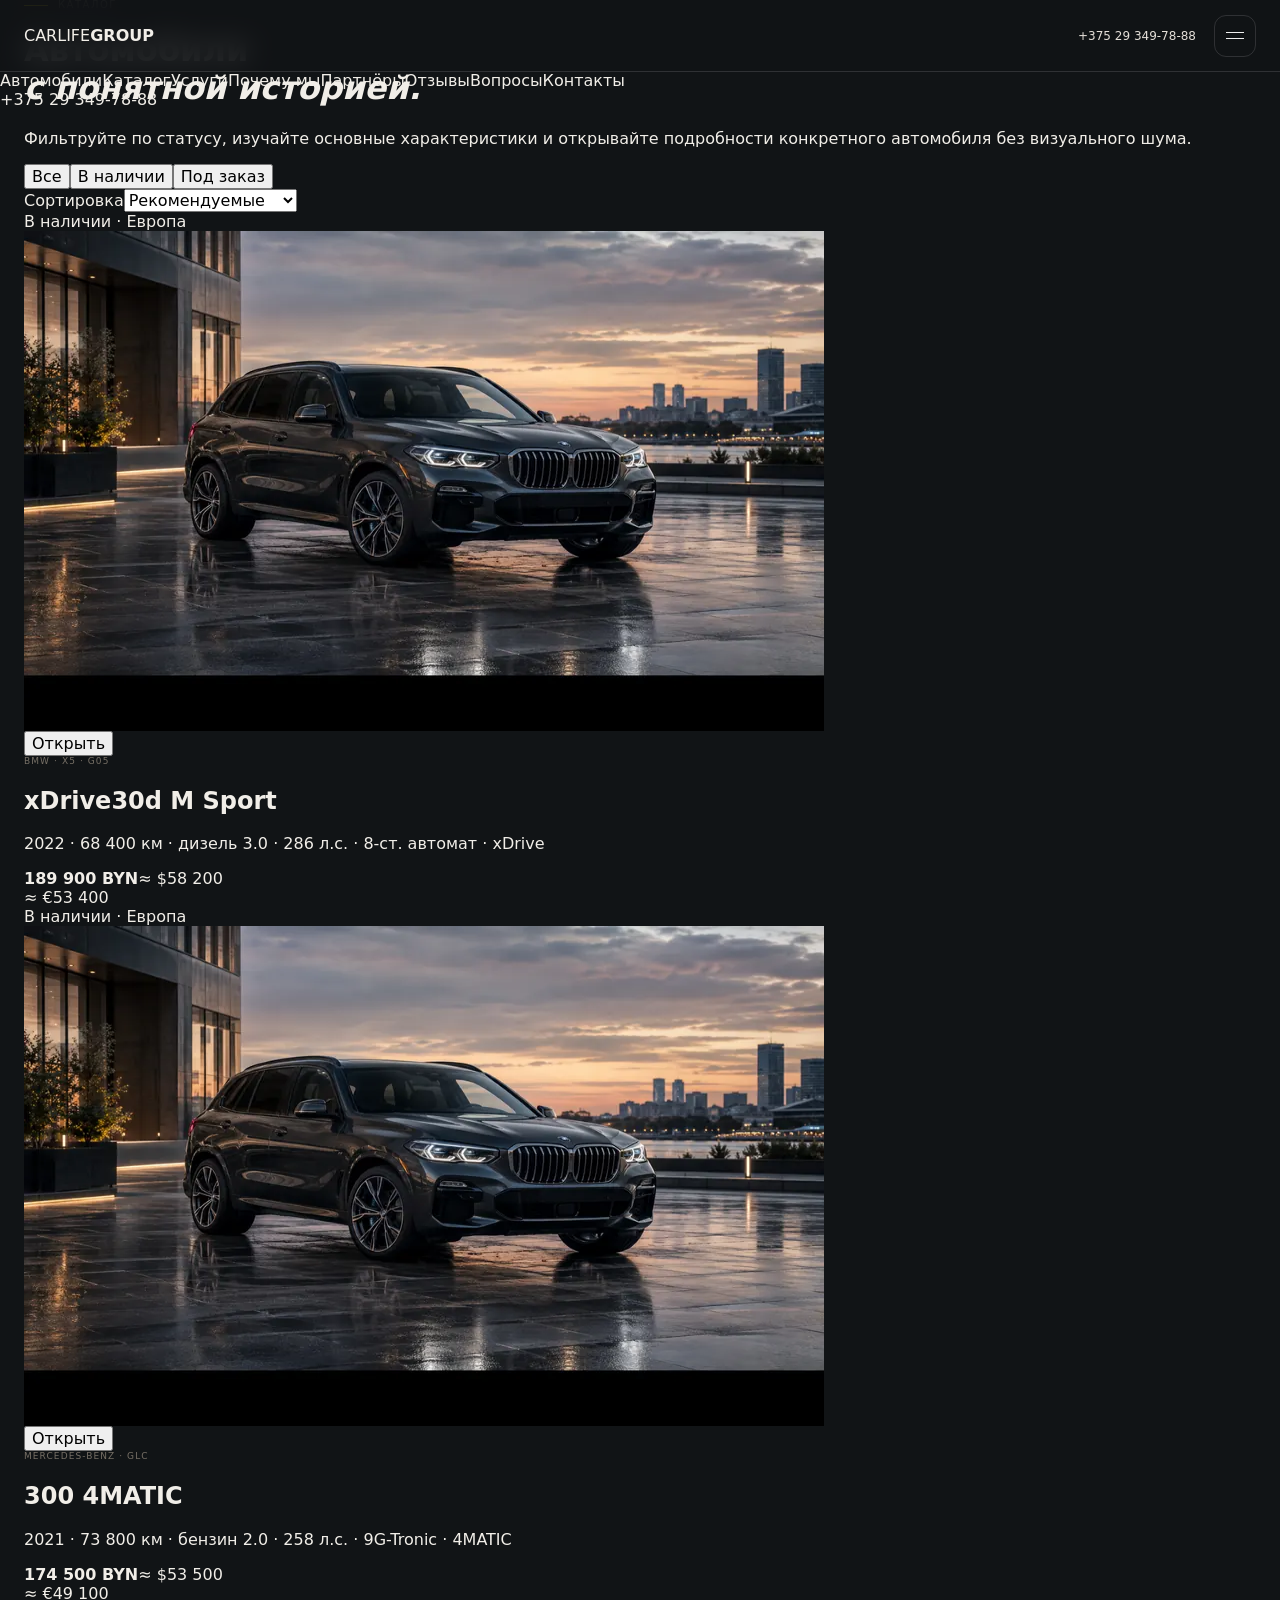
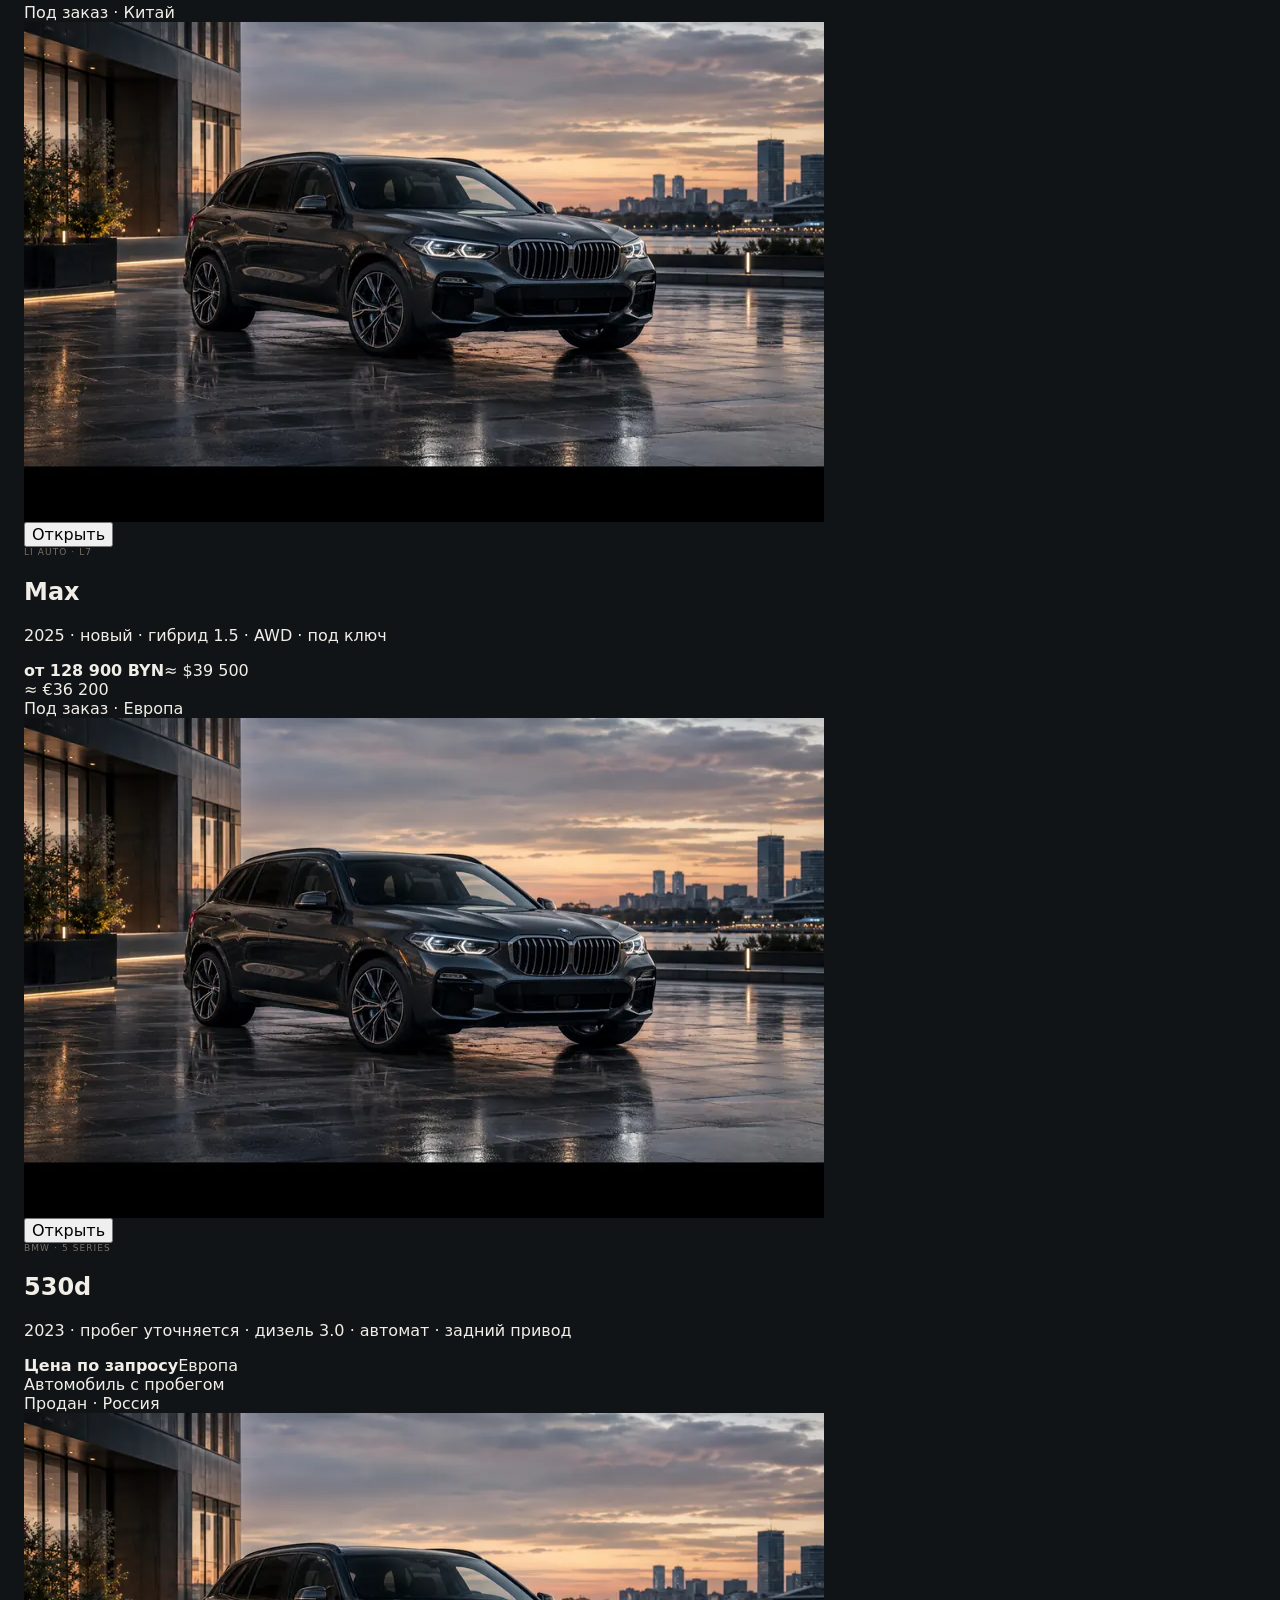
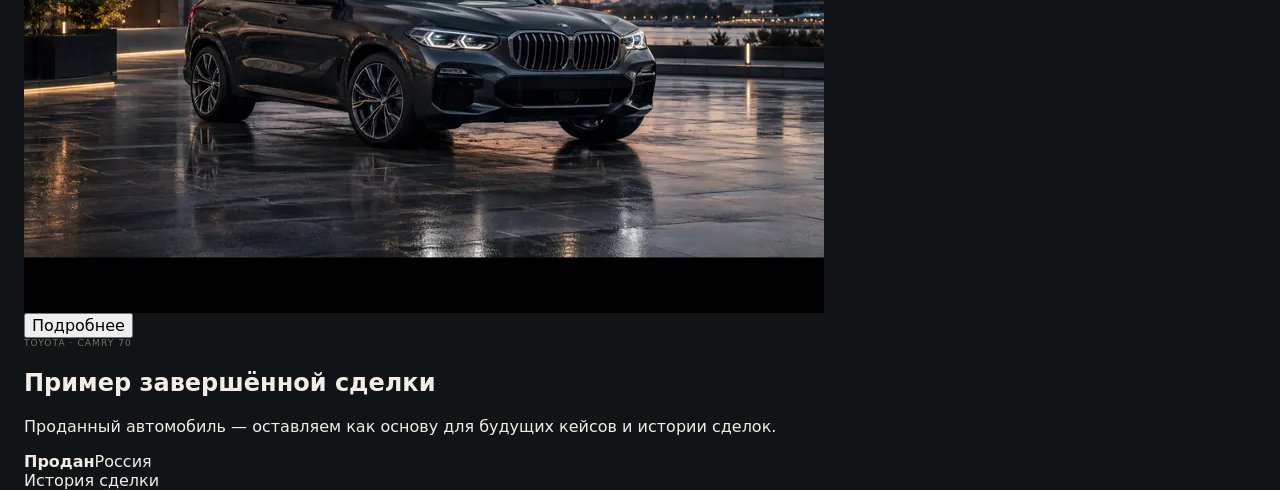
==== commit 17a86076: "25092026" ====
--- a/catalog.html
+++ b/catalog.html
@@ -1,129 +1 @@
-<!doctype html><html lang="ru"><head><meta charset="utf-8"/><meta name="viewport" content="width=device-width,initial-scale=1"/><meta name="description" content="Каталог CarLifeGroup: автомобили в наличии и под заказ."/><meta name="theme-color" content="#111416"/><title>Каталог — CarLifeGroup</title><link rel="stylesheet" href="styles.css"/></head><body><header class="site-header" data-site-header="">
-<div class="header-inner shell">
-<div aria-label="CarLifeGroup" class="brand-logo"><img alt="CarLifeGroup" height="229" src="assets/brand/carlifegroup-logo-desktop.png" width="620"/></div>
-<nav aria-label="Основная навигация" class="desktop-nav">
-<a href="#cars">Автомобили</a><a href="#services">Услуги</a><a href="#selection">Подбор</a><a href="#partners">Партнёры</a><a href="#honest">Почему мы</a><a href="#import">Поставка</a><a href="#reviews">Отзывы</a><a href="#faq">Вопросы</a><a href="#contacts">Контакты</a>
-</nav>
-<div class="header-actions">
-<a class="phone" href="tel:+375293497888">+375 29 349-78-88</a>
-<a class="header-cta button button-secondary" href="#selection">Подобрать автомобиль</a>
-<button aria-controls="mainNav" aria-expanded="false" aria-label="Открыть меню" class="menu-toggle" id="menuToggle" type="button"><i></i><i></i><i></i></button>
-</div>
-</div>
-</header>
-<div aria-hidden="true" class="menu-backdrop" id="menuBackdrop"></div>
-<nav aria-hidden="true" aria-label="Меню" class="main-nav" id="mainNav" inert>
-<div class="menu-panel-head"><img alt="CarLifeGroup" class="menu-panel-logo" height="229" src="assets/brand/carlifegroup-logo-desktop.png" width="620"/><button aria-label="Закрыть меню" class="menu-close" id="menuClose" type="button"></button></div>
-<a href="#cars"><b>01</b><span>Автомобили</span></a><a href="catalog.html"><b>02</b><span>Каталог</span></a><a href="#selection"><b>03</b><span>Подбор автомобиля</span></a><a href="#import"><b>04</b><span>Автомобили на заказ</span></a><a href="#services"><b>05</b><span>Услуги</span></a><a href="#honest"><b>06</b><span>Почему мы</span></a><a href="#partners"><b>07</b><span>Партнёры</span></a><a href="#reviews"><b>08</b><span>Отзывы</span></a><a href="#faq"><b>09</b><span>Вопросы</span></a><a href="#contacts"><b>10</b><span>Контакты</span></a>
-<div class="menu-footer"><a href="tel:+375293497888">+375 29 349-78-88</a></div>
-</nav>
-
-<main id="top" class="catalog-page">
-<section class="catalog-intro section section-paper">
-  <div class="shell">
-    <p class="eyebrow eyebrow-dark"><span></span> КАТАЛОГ</p>
-    <div class="catalog-intro-grid">
-      <div>
-        <h1>Автомобили с понятной<br/><em>историей и условиями.</em></h1>
-      </div>
-      <div class="catalog-intro-copy">
-        <p>Автомобили в наличии и под заказ. Сохраняем только те характеристики и условия, которые можно проверить и объяснить.</p>
-        <a class="button button-dark" href="index.html#selection">Подобрать автомобиль</a>
-      </div>
-    </div>
-  </div>
-</section>
-<section class="catalog-section section section-light" aria-labelledby="catalogTitle">
-  <div class="shell">
-    <div class="catalog-toolbar">
-      <div class="catalog-filters" role="group" aria-label="Фильтр автомобилей">
-        <button type="button" class="catalog-filter is-active" data-filter="all" aria-pressed="true">Все</button>
-        <button type="button" class="catalog-filter" data-filter="stock" aria-pressed="false">В наличии</button>
-        <button type="button" class="catalog-filter" data-filter="order" aria-pressed="false">Под заказ</button>
-      </div>
-      <label class="catalog-sort">
-        <span>Сортировка</span>
-        <select id="catalogSort" aria-label="Сортировка автомобилей">
-          <option value="recommended">Рекомендуемые</option>
-          <option value="price-asc">Сначала дешевле</option>
-          <option value="price-desc">Сначала дороже</option>
-        </select>
-      </label>
-    </div>
-    <h2 id="catalogTitle" class="sr-only">Список автомобилей</h2>
-    <div class="catalog-grid" id="catalogGrid">
-      <article class="catalog-card" data-state="stock" data-price="189900" data-order="1">
-        <a class="catalog-card-media" href="cars/bmw-x5-g05.html">
-          <span class="catalog-card-tag catalog-card-tag--stock">В наличии · Европа</span>
-          <img src="assets/bmw-x5-card.webp" width="800" height="500" loading="lazy" decoding="async" alt="BMW X5 G05"/>
-        </a>
-        <div class="catalog-card-body">
-          <div class="catalog-card-top"><div><p class="car-kicker">BMW · X5 · G05</p><h3>xDrive30d M Sport</h3></div><span class="catalog-card-year">2022</span></div>
-          <p class="catalog-card-spec">68 400 км · дизель 3.0 · 286 л.с. · 8-ст. автомат · xDrive</p>
-          <div class="catalog-card-price"><strong>189 900 BYN</strong><span>≈ $58 200<br/>≈ €53 400</span></div>
-          <div class="catalog-card-foot"><a href="cars/bmw-x5-g05.html">Подробнее</a><span>В наличии</span></div>
-        </div>
-      </article>
-      <article class="catalog-card" data-state="stock" data-price="174500" data-order="2">
-        <div class="catalog-card-media catalog-card-media--placeholder" aria-label="Mercedes-Benz GLC, фотография будет добавлена">
-          <span class="catalog-card-tag catalog-card-tag--stock">В наличии · Европа</span>
-          <div class="catalog-placeholder"><strong>Mercedes-Benz GLC</strong><span>Фотография автомобиля добавится при заведении карточки.</span></div>
-        </div>
-        <div class="catalog-card-body">
-          <div class="catalog-card-top"><div><p class="car-kicker">Mercedes-Benz · GLC</p><h3>300 4MATIC</h3></div><span class="catalog-card-year">2021</span></div>
-          <p class="catalog-card-spec">73 800 км · бензин 2.0 · 258 л.с. · 9G-Tronic · 4MATIC</p>
-          <div class="catalog-card-price"><strong>174 500 BYN</strong><span>≈ $53 500<br/>≈ €49 100</span></div>
-          <div class="catalog-card-foot"><span>Подробнее</span><span>В наличии</span></div>
-        </div>
-      </article>
-      <article class="catalog-card" data-state="order" data-price="128900" data-order="3">
-        <div class="catalog-card-media catalog-card-media--placeholder" aria-label="Li Auto L7, автомобиль под заказ">
-          <span class="catalog-card-tag catalog-card-tag--order">Под заказ · Китай</span>
-          <div class="catalog-placeholder"><strong>Li Auto L7</strong><span>Новый автомобиль под заказ. Фото добавим при заведении карточки.</span></div>
-        </div>
-        <div class="catalog-card-body">
-          <div class="catalog-card-top"><div><p class="car-kicker">Li Auto · L7</p><h3>Max</h3></div><span class="catalog-card-year">2025</span></div>
-          <p class="catalog-card-spec">Новый · гибрид 1.5 · AWD · под ключ</p>
-          <div class="catalog-card-price"><strong>от 128 900 BYN</strong><span>≈ $39 500<br/>≈ €36 200</span></div>
-          <div class="catalog-card-foot"><a href="index.html#selection">Запросить подбор</a><span>Под заказ</span></div>
-        </div>
-      </article>
-      <article class="catalog-card" data-state="order" data-price="0" data-order="4">
-        <div class="catalog-card-media catalog-card-media--placeholder" aria-label="BMW 5 Series, автомобиль под заказ из Европы">
-          <span class="catalog-card-tag catalog-card-tag--order">Под заказ · Европа</span>
-          <div class="catalog-placeholder"><strong>BMW 5 Series</strong><span>Фотография автомобиля добавится при заведении карточки.</span></div>
-        </div>
-        <div class="catalog-card-body">
-          <div class="catalog-card-top"><div><p class="car-kicker">BMW · 5 Series</p><h3>530d</h3></div><span class="catalog-card-year">2023</span></div>
-          <p class="catalog-card-spec">Пробег уточняется · дизель 3.0 · автомат · задний привод</p>
-          <div class="catalog-card-price"><strong>Цена по запросу</strong><span>Европа<br/>Автомобиль с пробегом</span></div>
-          <div class="catalog-card-foot"><a href="index.html#selection">Запросить подбор</a><span>Под заказ</span></div>
-        </div>
-      </article>
-      <article class="catalog-card" data-state="sold" data-price="0" data-order="5">
-        <div class="catalog-card-media catalog-card-media--placeholder" aria-label="Toyota Camry 70, завершённая сделка">
-          <span class="catalog-card-tag catalog-card-tag--sold">Продан · Россия</span>
-          <div class="catalog-placeholder"><strong>Toyota Camry 70</strong><span>История завершённой сделки. Реальные кейсы будем добавлять по мере наполнения.</span></div>
-        </div>
-        <div class="catalog-card-body">
-          <div class="catalog-card-top"><div><p class="car-kicker">Toyota · Camry 70</p><h3>Пример завершённой сделки</h3></div><span class="catalog-card-year">—</span></div>
-          <p class="catalog-card-spec">Проданный автомобиль · история сделки</p>
-          <div class="catalog-card-price"><strong>Продан</strong><span>Россия<br/>История сделки</span></div>
-          <div class="catalog-card-foot"><span>Подробнее</span><span>Продан</span></div>
-        </div>
-      </article>
-    </div>
-    <div class="catalog-empty" id="catalogEmpty" hidden>По выбранному фильтру автомобилей пока нет.</div>
-    <div class="section-cta--center catalog-page-cta">
-      <a class="button cta-system button-dark" href="index.html#selection">Подобрать автомобиль</a>
-      <a class="button cta-system button-outline" href="index.html#contacts">Заказать звонок</a>
-    </div>
-  </div>
-</section>
-</main><button aria-label="Наверх" class="back-to-top" id="backToTop" type="button"><span>↑</span></button>
-<section aria-label="Уведомление о cookies" class="cookie-consent" hidden="" id="cookieConsent"><div class="cookie-inner"><div class="cookie-copy"><strong>Файлы cookie</strong><p>Мы используем обязательные cookie для работы сайта. Дополнительные технологии — аналитические и рекламные — включаются только с вашего согласия.</p><a data-cookie-settings-link="" href="#cookie-info">Подробнее о cookie</a></div><div class="cookie-actions"><button class="cookie-btn cookie-btn-secondary" data-cookie-action="reject" type="button">Отклонить необязательные</button><button class="cookie-btn cookie-btn-primary" data-cookie-action="accept" type="button">Принять все</button><button class="cookie-btn cookie-btn-ghost" data-cookie-action="settings" type="button">Настроить</button></div></div></section>
-<div class="cookie-backdrop" hidden="" id="cookieBackdrop"></div>
-<section aria-labelledby="cookieSettingsTitle" aria-modal="true" class="cookie-settings" hidden="" id="cookieSettings" role="dialog"><div class="cookie-settings-card"><button aria-label="Закрыть" class="cookie-settings-close" data-cookie-action="close-settings" type="button">×</button><h2 id="cookieSettingsTitle">Настройки cookies</h2><p class="cookie-settings-intro">Необходимые cookie всегда активны. Дополнительные категории можно разрешить или отключить.</p><label class="cookie-category"><span><b>Необходимые</b><small>Работа меню, форм и интерфейса</small></span><strong>Всегда включены</strong></label><label class="cookie-category cookie-category-toggle"><span><b>Аналитические</b><small>Помогают понимать, как используется сайт</small></span><input data-cookie-category="analytics" type="checkbox"/></label><label class="cookie-category cookie-category-toggle"><span><b>Рекламные</b><small>Используются только для маркетинговых сценариев</small></span><input data-cookie-category="advertising" type="checkbox"/></label><div class="cookie-settings-actions"><button class="cookie-btn cookie-btn-secondary" data-cookie-action="reject" type="button">Отклонить необязательные</button><button class="cookie-btn cookie-btn-primary" data-cookie-action="save-settings" type="button">Сохранить выбор</button></div></div></section>
-<button class="cookie-settings-trigger" data-cookie-action="settings" id="cookieSettingsTrigger" type="button">Настройки cookie</button>
-<footer class="footer"><div class="shell footer-inner"><span>© 2002–2026 CarLifeGroup</span><span>ТЕРРИТОРИЯ ЧЕСТНЫХ АВТО</span><div><a href="#">Персональные данные</a><a href="#">Конфиденциальность</a><button data-cookie-action="settings" type="button">Настройки cookie</button></div></div></footer>
-<script defer="" src="script.js"></script></body></html>+<!doctype html><html lang="ru"><head><meta charset="utf-8"><meta name="viewport" content="width=device-width, initial-scale=1"><title>Каталог — CarLifeGroup</title><link rel="stylesheet" href="styles.css"></head><body><header class="site-header"><div class="header-inner shell"><a class="brand" href="index.html"><span>CARLIFE</span><b>GROUP</b></a><nav class="desktop-nav"><a href="index.html#cars">Автомобили</a><a href="catalog.html">Каталог</a><a href="index.html#services">Услуги</a><a href="index.html#honest">Почему мы</a><a href="index.html#contacts">Контакты</a></nav><div class="header-actions"><a class="phone" href="tel:+375293497888">+375 29 349-78-88</a><a class="header-cta" href="index.html#selection">Подобрать авто</a><button class="menu-toggle" aria-label="Открыть меню" aria-expanded="false" type="button"><i></i><i></i></button></div></div><div class="mobile-menu" aria-hidden="true"><nav><a href="index.html#cars">Автомобили</a><a href="catalog.html">Каталог</a><a href="index.html#services">Услуги</a><a href="index.html#honest">Почему мы</a><a href="index.html#partners">Партнёры</a><a href="index.html#reviews">Отзывы</a><a href="index.html#faq">Вопросы</a><a href="index.html#contacts">Контакты</a></nav><a class="mobile-menu-phone" href="tel:+375293497888">+375 29 349-78-88</a></div></header><main class="catalog-page"><div class="shell"><div class="catalog-title"><p class="eyebrow eyebrow-dark"><span></span> КАТАЛОГ</p><h1>Автомобили<br><em>с понятной историей.</em></h1><p>Фильтруйте по статусу, изучайте основные характеристики и открывайте подробности конкретного автомобиля без визуального шума.</p></div><div class="catalog-toolbar"><div class="filters"><button type="button" class="chip active" data-filter="all">Все</button><button type="button" class="chip" data-filter="stock">В наличии</button><button type="button" class="chip" data-filter="order">Под заказ</button></div><label class="sort">Сортировка<select><option>Рекомендуемые</option><option>Сначала дешевле</option><option>Сначала дороже</option></select></label></div><div class="catalog-grid"><article class="catalog-card" data-state="stock"><a class="catalog-media" href="cars/bmw-x5-g05.html"><span class="catalog-tag">В наличии · Европа</span><img src="assets/bmw-x5-card.webp" width="800" height="500" loading="lazy" decoding="async" alt="BMW X5 G05"><button class="catalog-open" type="button">Открыть</button></a><div class="catalog-body"><p class="car-kicker">BMW · X5 · G05</p><h2>xDrive30d M Sport</h2><p class="catalog-spec">2022 · 68 400 км · дизель 3.0 · 286 л.с. · 8-ст. автомат · xDrive</p><div class="catalog-price"><strong>189 900 BYN</strong><span>≈ $58 200<br>≈ €53 400</span></div></div></article><article class="catalog-card" data-state="stock"><div class="catalog-media"><span class="catalog-tag">В наличии · Европа</span><div class="photo-fallback photo-mercedes"></div><img src="assets/bmw-x5-card.webp" width="800" height="500" loading="lazy" decoding="async" alt="Mercedes-Benz GLC — demo"><button class="catalog-open" type="button">Открыть</button></div><div class="catalog-body"><p class="car-kicker">Mercedes-Benz · GLC</p><h2>300 4MATIC</h2><p class="catalog-spec">2021 · 73 800 км · бензин 2.0 · 258 л.с. · 9G-Tronic · 4MATIC</p><div class="catalog-price"><strong>174 500 BYN</strong><span>≈ $53 500<br>≈ €49 100</span></div></div></article><article class="catalog-card" data-state="order"><div class="catalog-media"><span class="catalog-tag">Под заказ · Китай</span><div class="photo-fallback photo-li"></div><img src="assets/bmw-x5-card.webp" width="800" height="500" loading="lazy" decoding="async" alt="Li Auto L7 — demo"><button class="catalog-open" type="button">Открыть</button></div><div class="catalog-body"><p class="car-kicker">Li Auto · L7</p><h2>Max</h2><p class="catalog-spec">2025 · новый · гибрид 1.5 · AWD · под ключ</p><div class="catalog-price"><strong>от 128 900 BYN</strong><span>≈ $39 500<br>≈ €36 200</span></div></div></article><article class="catalog-card" data-state="order"><div class="catalog-media"><span class="catalog-tag">Под заказ · Европа</span><div class="photo-fallback photo-bmw"></div><img src="assets/bmw-x5-card.webp" width="800" height="500" loading="lazy" decoding="async" alt="BMW 5 Series 530d — demo"><button class="catalog-open" type="button">Открыть</button></div><div class="catalog-body"><p class="car-kicker">BMW · 5 Series</p><h2>530d</h2><p class="catalog-spec">2023 · пробег уточняется · дизель 3.0 · автомат · задний привод</p><div class="catalog-price"><strong>Цена по запросу</strong><span>Европа<br>Автомобиль с пробегом</span></div></div></article><article class="catalog-card" data-state="sold"><div class="catalog-media"><span class="catalog-tag">Продан · Россия</span><div class="photo-fallback photo-mercedes"></div><img src="assets/bmw-x5-card.webp" width="800" height="500" loading="lazy" decoding="async" alt="Toyota Camry 70 — demo"><button class="catalog-open" type="button">Подробнее</button></div><div class="catalog-body"><p class="car-kicker">Toyota · Camry 70</p><h2>Пример завершённой сделки</h2><p class="catalog-spec">Проданный автомобиль — оставляем как основу для будущих кейсов и истории сделок.</p><div class="catalog-price"><strong>Продан</strong><span>Россия<br>История сделки</span></div></div></article></div></div></main><script defer src="script.js"></script></body></html>
--- a/styles.css
+++ b/styles.css
@@ -4,7 +4,7 @@
   --c-gold:#f9e800; --c-line:rgba(255,255,255,.13); --c-line-dark:rgba(23,25,26,.13);
   --max:1320px; --gutter:28px; --header:72px; --radius:12px; --header-logo:120px; --hero-bg:#24282a;
   --fs-body:14px; --fs-small:12px; --fs-micro:10px; --lh-body:1.45;
-  --section-padding:90px; --hero-menu-gap:36px; --float-size:30px; --float-edge:16px;
+  --section-padding:96px; --hero-menu-gap:36px; --float-size:30px; --float-edge:16px;
   --hero-h1:64px; --hero-meta:12px; --hero-gap:16px;
   --hero-card-title-size:16px; --hero-card-body-size:10px; --hero-card-title-weight:650; --hero-card-text-weight:400;
   --hero-card-bg:#d8d2c9; --hero-card-divider:1px solid rgba(23,25,26,.16);
@@ -18,15 +18,18 @@
   --menu-item-size:15px; --menu-index-size:9px; --menu-phone-size:13px; --menu-item-line:1.25; --menu-item-pad-y:14px;
   --menu-panel-top:14px; --menu-panel-pad:20px; --menu-head-pad-bottom:18px; --menu-logo-width:clamp(92px,24vw,var(--header-logo));
   --menu-control-size:42px; --menu-control-bg:var(--menu-bg); --menu-control-color:#f2eee8; --menu-control-font:22px; --menu-control-border:rgba(244,240,232,.26); --menu-control-radius:var(--radius);
-  --hero-layout-max:1320px; --hero-cards-max:1240px;
+  --hero-layout-max:1320px; --hero-cards-max:1320px;
   --cta-bottom-space:60px; --cta-gap:14px; --cta-width:210px; --cta-height:48px; --cta-radius:var(--radius); --cta-row-max:calc(var(--cta-width) * 2 + var(--cta-gap));
-  --carousel-desktop-gap:18px; --carousel-tablet-gap:18px; --carousel-mobile-gap:14px; --hero-carousel-meta-size:9px; --hero-carousel-arrow-size:34px; --hero-carousel-arrow-radius:8px; --cta-top-space:36px;
+  --carousel-desktop-gap:18px; --carousel-tablet-gap:18px; --carousel-mobile-gap:14px; --hero-carousel-meta-size:9px; --hero-carousel-arrow-size:34px; --hero-carousel-arrow-radius:8px; --cta-top-space:36px; --section-title-size:clamp(42px,4.25vw,60px); --section-title-line:.98; --section-head-gap:56px; --section-head-bottom:40px; --section-grid-gap:14px; --section-cta-top:32px; --section-bottom-space:60px; --section-card-pad:24px; --section-card-border:rgba(23,25,26,.14);
 }
 *{box-sizing:border-box}html{scroll-behavior:smooth;scroll-padding-top:calc(var(--header) + 18px)}body{margin:0;background:var(--c-night);color:var(--c-text);font-family:Inter,Manrope,system-ui,-apple-system,BlinkMacSystemFont,"Segoe UI",sans-serif;-webkit-font-smoothing:antialiased}body.menu-open,body.cookie-lock{overflow:hidden}
 a{color:inherit;text-decoration:none}button,input,select,textarea{font:inherit}button{cursor:pointer}img{display:block;max-width:100%}.shell{width:min(var(--max),calc(100% - 2 * var(--gutter)));margin-inline:auto}
 .eyebrow{display:flex;align-items:center;gap:10px;margin:0;color:#bdb8b0;font-size:10px;line-height:1;text-transform:uppercase;letter-spacing:.15em}.eyebrow span{width:24px;height:1px;background:var(--c-gold);display:block}.eyebrow-dark{color:var(--c-muted-dark)}
 .button{min-height:48px;padding:0 18px;display:inline-flex;align-items:center;justify-content:center;gap:10px;border:1px solid transparent;border-radius:var(--radius);font-size:12px;font-weight:650;letter-spacing:.02em;transition:background-color .2s ease,border-color .2s ease,color .2s ease}.button:hover{transform:none}.button-primary{background:var(--c-paper);color:var(--c-ink)}.button-primary:hover{background:#fff}.button-secondary{background:transparent;border-color:rgba(255,255,255,.26);color:var(--c-white)}.button-secondary:hover{background:rgba(255,255,255,.08);border-color:rgba(255,255,255,.50)}.button-dark{background:var(--c-ink);color:var(--c-paper)}.button-light{background:var(--c-paper);color:var(--c-ink)}.button-outline{background:transparent;border-color:rgba(23,25,26,.24);color:var(--c-ink)}.button-outline:hover{background:rgba(23,25,26,.06);border-color:rgba(23,25,26,.38)}
-.section-cta--center{display:flex;justify-content:center;align-items:center;gap:var(--cta-gap);width:min(var(--cta-row-max),calc(100% - 2 * var(--gutter)));margin:36px auto 0;padding-bottom:var(--cta-bottom-space)}
+
+/* SYSTEM UI — restored from approved working baseline */
+.back-to-top{position:fixed;right:var(--float-edge);bottom:calc(var(--float-edge) + var(--back-to-top-offset,0px));z-index:135;width:var(--float-size);height:var(--float-size);display:grid;place-items:center;padding:0;border:1px solid rgba(75,68,60,.28);border-radius:8px;background:rgba(232,227,218,.96);color:#514b43;box-shadow:0 8px 22px rgba(0,0,0,.12);opacity:0;visibility:hidden;pointer-events:none;transition:opacity .22s ease,background-color .18s ease,border-color .18s ease,color .18s ease}.back-to-top.is-visible{opacity:1;visibility:visible;pointer-events:auto;transform:none}.back-to-top:hover,.back-to-top:focus-visible{background:#f8f5ef;border-color:var(--c-gold);color:#28231e;box-shadow:0 10px 26px rgba(0,0,0,.16);outline:none}.back-to-top span{font-size:14px;line-height:1}
+.cookie-consent{position:fixed;left:16px;right:16px;bottom:16px;z-index:120;padding:14px 18px;background:rgba(231,226,217,.97);border:1px solid rgba(82,76,68,.34);border-radius:14px;color:#241f1a;box-shadow:0 14px 38px rgba(0,0,0,.20);backdrop-filter:blur(10px);-webkit-backdrop-filter:blur(10px)}.cookie-consent[hidden],.cookie-settings[hidden],.cookie-backdrop[hidden],.cookie-settings-trigger[hidden]{display:none}.cookie-inner{width:min(1280px,100%);margin:0 auto;display:flex;align-items:center;justify-content:space-between;gap:24px}.cookie-copy{min-width:0}.cookie-copy strong{display:block;font-size:14px;margin-bottom:4px}.cookie-copy p{margin:0;max-width:820px;color:#655e55;font-size:11px;line-height:1.45}.cookie-copy a{display:inline-block;margin-top:4px;color:#7d5a2f;font-size:10px;text-decoration:underline;text-underline-offset:3px}.cookie-actions{display:flex;flex-wrap:wrap;justify-content:flex-end;gap:7px}.cookie-btn{height:40px;padding:0 13px;border:1px solid #bfb6a8;border-radius:9px;background:#f8f5ef;color:#28231e;font-size:10px;font-weight:600}.cookie-btn-primary:hover,.cookie-btn-secondary:hover,.cookie-btn-primary:focus-visible,.cookie-btn-secondary:focus-visible{background:var(--c-gold);border-color:var(--c-gold);color:var(--c-ink);outline:none}.cookie-btn-ghost{border-color:transparent;background:transparent;color:#7d5a2f;text-decoration:underline}.cookie-backdrop{position:fixed;inset:0;z-index:125;background:rgba(20,18,15,.62);backdrop-filter:blur(5px);-webkit-backdrop-filter:blur(5px)}.cookie-settings{position:fixed;inset:0;z-index:130;display:grid;place-items:center;padding:16px}.cookie-settings-card{position:relative;width:min(560px,100%);padding:28px;background:#f7f4ee;color:#211f1b;border-radius:14px;box-shadow:0 30px 80px rgba(0,0,0,.26)}.cookie-settings-card h2{margin:0 44px 8px 0;font-size:25px;line-height:1.15}.cookie-settings-intro{margin:0 0 16px;color:#625c53;font-size:12px;line-height:1.5}.cookie-settings-close{position:absolute;top:8px;right:10px;width:38px;height:38px;border:0;background:transparent;color:#332f29;font-size:30px}.cookie-category{display:flex;justify-content:space-between;align-items:center;gap:18px;padding:14px 0;border-top:1px solid #ded6ca;color:#312b25;font-size:11px}.cookie-category span{display:grid;gap:4px}.cookie-category small{color:#726b61;font-size:10px}.cookie-category-toggle input{width:18px;height:18px;accent-color:#b68a4a}.cookie-settings-actions{display:flex;justify-content:flex-end;gap:8px;margin-top:16px}.cookie-settings-trigger{position:fixed;left:var(--float-edge);bottom:var(--float-edge);z-index:134;height:var(--float-size);display:inline-flex;align-items:center;padding:0 10px;border:1px solid rgba(75,68,60,.28);border-radius:8px;background:rgba(232,227,218,.96);color:#514b43;font-size:9px;line-height:1;box-shadow:0 8px 22px rgba(0,0,0,.12)}.cookie-settings-trigger:hover,.cookie-settings-trigger:focus-visible{border-color:var(--c-gold);color:#28231e;background:#f8f5ef;outline:none}
 /* HEADER */
 .site-header{position:fixed;inset:0 0 auto;z-index:100;height:var(--header);background:rgba(17,20,22,.84);border-bottom:1px solid var(--c-line);backdrop-filter:blur(14px);-webkit-backdrop-filter:blur(14px)}
 .header-inner{height:100%;display:grid;grid-template-columns:auto 1fr auto;align-items:center;gap:18px}
@@ -69,12 +72,100 @@
 .hero-car-lead{width:min(100%,var(--hero-cards-max));margin:20px auto 0;text-align:center;color:#ded9d1;font-size:14px;line-height:1.4;white-space:normal}.hero-proof{display:grid;grid-template-columns:repeat(5,minmax(0,1fr));gap:18px;width:min(100%,var(--hero-cards-max));margin:18px auto 0}.hero-proof div{min-width:0;padding-top:8px;border-top:1px solid rgba(255,255,255,.24);text-align:left}.hero-proof strong{display:block;color:var(--c-gold);font-size:10px;line-height:1;letter-spacing:.1em;font-weight:650}.hero-proof span{display:block;margin-top:6px;color:#e8e2da;font-size:12px;line-height:1.3;letter-spacing:.01em}
 .hero-concept-actions{display:flex;justify-content:center;align-items:center;gap:var(--cta-gap);width:min(var(--cta-row-max),100%);margin:var(--cta-top-space) auto 0;padding-bottom:var(--cta-bottom-space)}.hero-concept-actions .cta-system{font-size:12px}.hero-concept-actions .button-primary{background:var(--c-gold);color:var(--c-ink);border-color:var(--c-gold)}.hero-concept-actions .button-secondary{background:transparent;color:#fff;border-color:rgba(255,255,255,.46)}
 .cta-system{width:var(--cta-width);min-width:var(--cta-width);height:var(--cta-height);min-height:var(--cta-height);padding:0 18px;display:inline-flex;align-items:center;justify-content:center;gap:10px;flex:0 0 var(--cta-width);border-radius:var(--cta-radius)}
-/* WHY US — moved Hero facts */
-.honest-stats{display:grid;grid-template-columns:repeat(5,minmax(0,1fr));gap:0;margin-top:42px;border-top:1px solid rgba(23,25,26,.16)}.honest-stats>div{padding:18px 18px 0 0;border-right:1px solid rgba(23,25,26,.10)}.honest-stats>div+div{padding-left:18px}.honest-stats>div:last-child{border-right:0}.honest-stats strong{display:block;font-size:10px;line-height:1;color:#7b6a54;letter-spacing:.1em}.honest-stats span{display:block;margin-top:10px;color:#17191a;font-size:12px;line-height:1.35}
-.section{padding:var(--section-padding) 0}.section.has-section-cta{padding-bottom:0}.section-light{background:#f2eee8;color:#1d1e20}.section-paper{background:#e9e2d7;color:#1d1e20}.section-dark{background:#15191b;color:#f1eee8}.section-head{display:grid;grid-template-columns:1fr;gap:26px;margin-bottom:34px}.section-head h2,.selection-grid h2,.contacts h2{margin:10px 0 0;font-size:clamp(32px,4.3vw,58px);line-height:.98;letter-spacing:-.045em;font-weight:760}.section-head h2 em,.selection-grid h2 em,.contacts h2 em{font-style:normal;color:inherit}.section-head>p,.section-lead,.partners-copy{max-width:680px;font-size:var(--fs-body);line-height:1.55;color:#625d55}.inventory-meta{display:flex;justify-content:space-between;gap:16px;margin:-10px 0 18px;color:#6b655e;font-size:11px;text-transform:uppercase;letter-spacing:.08em}.car-grid{display:grid;grid-template-columns:repeat(3,1fr);gap:20px}.car-card{overflow:hidden;border:1px solid rgba(23,25,26,.12);border-radius:12px;background:#f8f5ef;box-shadow:0 18px 42px rgba(28,25,20,.08)}.car-photo{position:relative;display:block;aspect-ratio:1.3;overflow:hidden;background:#d8d2c9}.car-photo img{width:100%;height:100%;object-fit:cover}.car-photo .tag,.car-photo .origin{position:absolute;top:12px;z-index:2;padding:6px 9px;border-radius:4px;background:#17191a;color:#f7f3ed;font-size:9px;text-transform:uppercase;letter-spacing:.06em}.car-photo .tag{left:12px;background:var(--c-gold);color:#17191a}.car-photo .origin{right:12px}.photo-placeholder{display:grid;place-items:center;color:#6e675f}.placeholder-label{display:grid;gap:6px;text-align:center;padding:24px}.placeholder-label b{font-size:22px;color:#272622}.placeholder-label span{font-size:11px;line-height:1.4;max-width:230px}.car-body{padding:20px}.car-top{display:flex;justify-content:space-between;gap:18px;align-items:flex-start}.car-kicker{margin:0 0 7px;font-size:10px;letter-spacing:.08em;text-transform:uppercase;color:#766f66}.car-top h3{margin:0;font-size:23px;line-height:1.06;letter-spacing:-.03em}.car-year{font-size:11px;color:#6d675f}.car-price{display:flex;justify-content:space-between;gap:14px;align-items:end;margin:18px 0}.car-price b{font-size:19px}.car-price span{font-size:11px;color:#756f68}.specs{display:flex;flex-wrap:wrap;gap:7px 12px;padding:12px 0;border-top:1px solid rgba(23,25,26,.1);border-bottom:1px solid rgba(23,25,26,.1);font-size:10px;color:#6c665f}.card-foot{display:flex;justify-content:space-between;gap:12px;padding-top:14px;font-size:11px}.card-foot a:last-child{color:#81796e}.split{display:grid;grid-template-columns:1fr 1fr;gap:50px;align-items:start}.prose{max-width:650px;font-size:var(--fs-body);line-height:1.6;color:#5d584f}.proof-grid{display:grid;grid-template-columns:repeat(4,1fr);gap:0;margin-top:50px}.proof-grid article{padding:22px;border-top:1px solid rgba(23,25,26,.16);border-right:1px solid rgba(23,25,26,.10)}.proof-grid article:last-child{border-right:0}.proof-grid b{font-size:10px;color:#7b6a54}.proof-grid h3{margin:12px 0 7px;font-size:18px;line-height:1.08}.proof-grid p{margin:0;font-size:12px;line-height:1.45;color:#69635b}.service-list{display:grid;border-top:1px solid rgba(255,255,255,.16)}.service-list article{display:grid;grid-template-columns:52px 1fr 24px;gap:16px;align-items:start;padding:22px 0;border-bottom:1px solid rgba(255,255,255,.13)}.service-list article>b{color:var(--c-gold);font-size:10px}.service-list h3{margin:0;font-size:22px;line-height:1.08}.service-list p{margin:8px 0 0;color:#aaa39b;font-size:12px;line-height:1.5}.service-list article>span{color:var(--c-gold);font-size:18px}.selection-grid{display:grid;grid-template-columns:.9fr 1.1fr;gap:50px;align-items:start}.step-grid{display:grid;grid-template-columns:1fr 1fr;border-top:1px solid rgba(23,25,26,.15)}.step-grid article{padding:22px;border-bottom:1px solid rgba(23,25,26,.12);border-right:1px solid rgba(23,25,26,.10)}.step-grid article:nth-child(2n){border-right:0}.step-grid b{font-size:10px;color:#7b6a54}.step-grid h3{margin:10px 0 7px;font-size:17px}.step-grid p{margin:0;font-size:12px;line-height:1.45;color:#666057}.origin-grid{display:grid;grid-template-columns:repeat(3,1fr);gap:18px;margin-top:34px}.origin-grid article{padding:22px;border:1px solid rgba(23,25,26,.11);border-radius:10px;background:rgba(255,255,255,.22)}.origin-grid span{font-size:9px;letter-spacing:.08em;text-transform:uppercase;color:#7b6f61}.origin-grid h3{margin:10px 0 6px;font-size:26px}.origin-grid p{margin:0;color:#655f56;font-size:12px;line-height:1.5}.import-process{display:grid;grid-template-columns:repeat(4,1fr);gap:16px;margin-top:22px}.process-line{padding-top:14px;border-top:1px solid rgba(23,25,26,.14)}.process-line b{font-size:10px;color:#7b6a54}.process-line p{margin:8px 0 0;font-size:12px;line-height:1.45;color:#665f56}.partner-grid{display:grid;grid-template-columns:repeat(4,1fr);gap:12px;margin-top:28px}.partner-box{min-height:90px;display:grid;place-items:center;border:1px solid rgba(255,255,255,.14);border-radius:9px;background:rgba(255,255,255,.02);color:#aaa39c;font-size:12px}.review-grid{display:grid;grid-template-columns:repeat(3,1fr);gap:18px;margin-top:30px}.review-card{padding:24px;border:1px solid rgba(23,25,26,.12);border-radius:11px;background:#f8f5ef}.review-card p{margin:0;font-size:15px;line-height:1.5;color:#3a3631}.review-card footer{display:flex;justify-content:space-between;gap:12px;margin-top:26px;padding-top:12px;border-top:1px solid rgba(23,25,26,.10);font-size:9px;text-transform:uppercase;letter-spacing:.08em;color:#7b746b}.faq-layout{display:grid;grid-template-columns:.8fr 1.2fr;gap:60px}.faq-list{margin-top:30px;border-top:1px solid rgba(23,25,26,.13)}.faq-item{border-bottom:1px solid rgba(23,25,26,.13)}.faq-question{width:100%;display:flex;justify-content:space-between;gap:16px;padding:20px 0;border:0;background:none;text-align:left;font-size:18px;color:#25231f}.faq-question span{font-size:22px;color:#857969}.faq-answer{display:grid;grid-template-rows:0fr;transition:grid-template-rows .25s ease}.faq-item.is-open .faq-answer{grid-template-rows:1fr}.faq-answer>div{overflow:hidden}.faq-answer p{margin:0 0 20px;max-width:760px;font-size:12px;line-height:1.55;color:#665f56}.contacts{display:grid;grid-template-columns:1fr 1fr;gap:70px;align-items:start}.contacts-copy p:last-child{max-width:560px;color:#aaa39b;font-size:14px;line-height:1.6}.contact-card{display:grid;gap:13px;padding:26px;border:1px solid rgba(255,255,255,.14);border-radius:12px;background:rgba(255,255,255,.02)}.contact-card a{font-size:18px}.contact-card span{color:#aaa39b;font-size:12px;line-height:1.5}.footer{padding:34px 0 48px;background:#0f1213;color:#9e9991;border-top:1px solid rgba(255,255,255,.10)}.footer-top{display:flex;justify-content:space-between;gap:20px;align-items:flex-start}.footer-top .brand{font-weight:700;color:#f4f0e9;letter-spacing:.04em}.footer-top .brand b{color:var(--c-gold)}.footer-top small{font-size:10px;line-height:1.5;text-align:right}.footer-links{display:flex;flex-wrap:wrap;gap:14px 24px;margin-top:26px;font-size:10px}.footer-links a:hover{color:#fff}
-/* SYSTEM UI */
-.back-to-top{position:fixed;right:var(--float-edge);bottom:calc(var(--float-edge) + var(--back-to-top-offset,0px));z-index:135;width:var(--float-size);height:var(--float-size);display:grid;place-items:center;padding:0;border:1px solid rgba(75,68,60,.28);border-radius:8px;background:rgba(232,227,218,.96);color:#514b43;box-shadow:0 8px 22px rgba(0,0,0,.12);opacity:0;visibility:hidden;pointer-events:none;transition:opacity .22s ease,background-color .18s ease,border-color .18s ease,color .18s ease}.back-to-top.is-visible{opacity:1;visibility:visible;pointer-events:auto;transform:none}.back-to-top:hover,.back-to-top:focus-visible{background:#f8f5ef;border-color:var(--c-gold);color:#28231e;box-shadow:0 10px 26px rgba(0,0,0,.16);outline:none}.back-to-top span{font-size:14px;line-height:1}
-.cookie-consent{position:fixed;left:16px;right:16px;bottom:16px;z-index:120;padding:14px 18px;background:rgba(231,226,217,.97);border:1px solid rgba(82,76,68,.34);border-radius:14px;color:#241f1a;box-shadow:0 14px 38px rgba(0,0,0,.20);backdrop-filter:blur(10px);-webkit-backdrop-filter:blur(10px)}.cookie-consent[hidden],.cookie-settings[hidden],.cookie-backdrop[hidden],.cookie-settings-trigger[hidden]{display:none}.cookie-inner{width:min(1280px,100%);margin:0 auto;display:flex;align-items:center;justify-content:space-between;gap:24px}.cookie-copy{min-width:0}.cookie-copy strong{display:block;font-size:14px;margin-bottom:4px}.cookie-copy p{margin:0;max-width:820px;color:#655e55;font-size:11px;line-height:1.45}.cookie-copy a{display:inline-block;margin-top:4px;color:#7d5a2f;font-size:10px;text-decoration:underline;text-underline-offset:3px}.cookie-actions{display:flex;flex-wrap:wrap;justify-content:flex-end;gap:7px}.cookie-btn{height:40px;padding:0 13px;border:1px solid #bfb6a8;border-radius:9px;background:#f8f5ef;color:#28231e;font-size:10px;font-weight:600}.cookie-btn-primary:hover,.cookie-btn-secondary:hover,.cookie-btn-primary:focus-visible,.cookie-btn-secondary:focus-visible{background:var(--c-gold);border-color:var(--c-gold);color:var(--c-ink);outline:none}.cookie-btn-ghost{border-color:transparent;background:transparent;color:#7d5a2f;text-decoration:underline}.cookie-backdrop{position:fixed;inset:0;z-index:125;background:rgba(20,18,15,.62);backdrop-filter:blur(5px);-webkit-backdrop-filter:blur(5px)}.cookie-settings{position:fixed;inset:0;z-index:130;display:grid;place-items:center;padding:16px}.cookie-settings-card{position:relative;width:min(560px,100%);padding:28px;background:#f7f4ee;color:#211f1b;border-radius:14px;box-shadow:0 30px 80px rgba(0,0,0,.26)}.cookie-settings-card h2{margin:0 44px 8px 0;font-size:25px;line-height:1.15}.cookie-settings-intro{margin:0 0 16px;color:#625c53;font-size:12px;line-height:1.5}.cookie-settings-close{position:absolute;top:8px;right:10px;width:38px;height:38px;border:0;background:transparent;color:#332f29;font-size:30px}.cookie-category{display:flex;justify-content:space-between;align-items:center;gap:18px;padding:14px 0;border-top:1px solid #ded6ca;color:#312b25;font-size:11px}.cookie-category span{display:grid;gap:4px}.cookie-category small{color:#726b61;font-size:10px}.cookie-category-toggle input{width:18px;height:18px;accent-color:#b68a4a}.cookie-settings-actions{display:flex;justify-content:flex-end;gap:8px;margin-top:16px}.cookie-settings-trigger{position:fixed;left:var(--float-edge);bottom:var(--float-edge);z-index:134;height:var(--float-size);display:inline-flex;align-items:center;padding:0 10px;border:1px solid rgba(75,68,60,.28);border-radius:8px;background:rgba(232,227,218,.96);color:#514b43;font-size:9px;line-height:1;box-shadow:0 8px 22px rgba(0,0,0,.12)}.cookie-settings-trigger:hover,.cookie-settings-trigger:focus-visible{border-color:var(--c-gold);color:#28231e;background:#f8f5ef;outline:none}
+/* LANDING SYSTEM */
+.section{padding:var(--section-padding) 0;color:var(--c-ink)}
+.section-standard{background:var(--c-surface)}
+.section-dark{background:var(--c-night-2);color:var(--c-text)}
+.section-with-cta{padding-bottom:0}
+.section-head{display:grid;grid-template-columns:minmax(0,1.08fr) minmax(300px,.92fr);gap:var(--section-head-gap);align-items:end;margin-bottom:var(--section-head-bottom)}
+.section-head-main h2{margin:12px 0 0;max-width:900px;font-size:var(--section-title-size);line-height:var(--section-title-line);letter-spacing:-.045em;font-weight:760;text-wrap:balance}
+.section-head-main h2 em{font-style:normal;color:inherit}
+.section-label{display:flex;align-items:center;gap:10px;margin:0;font-size:10px;line-height:1;text-transform:uppercase;letter-spacing:.15em;color:#706a62}
+.section-dark .section-label{color:#bdb8b0}
+.section-label span{display:inline-flex;align-items:center;min-width:24px;color:var(--c-gold);font-size:9px;letter-spacing:.08em}
+.section-label span::after{content:"";display:block;width:24px;height:1px;margin-left:6px;background:var(--c-gold)}
+.section-lead{margin:0;max-width:610px;font-size:14px;line-height:1.55;color:#625d55}
+.section-dark .section-lead{color:#aaa39b}
+.section-head-copy{display:flex;align-items:flex-start;min-height:100%;padding-top:30px}
+.section-note{margin:24px 0 0;max-width:680px;font-size:11px;line-height:1.55;color:#756e64}
+.info-grid{display:grid;gap:var(--section-grid-gap)}
+.info-grid--3{grid-template-columns:repeat(3,minmax(0,1fr))}
+.info-card,.service-card,.partner-item,.contact-panel,.review-statement{border:1px solid var(--section-card-border);border-radius:var(--radius);background:rgba(255,255,255,.24)}
+.info-card{min-height:190px;padding:var(--section-card-pad)}
+.info-card-index{font-size:10px;line-height:1;color:#7b6a54;letter-spacing:.1em}
+.info-card h3,.service-card h3{margin:22px 0 0;font-size:21px;line-height:1.08;letter-spacing:-.022em;font-weight:680}
+.info-card p{margin:13px 0 0;max-width:680px;font-size:12px;line-height:1.58;color:#625c54}
+.section-dark .info-card,.section-dark .service-card,.section-dark .partner-item,.section-dark .contact-panel,.section-dark .review-statement{border-color:rgba(244,240,232,.14);background:rgba(255,255,255,.022)}
+.section-dark .info-card-index{color:var(--c-gold)}
+.section-dark .info-card h3,.section-dark .service-card h3{color:#f1eee8}
+.section-dark .info-card p{color:#aaa39b}
+.service-grid{display:grid;grid-template-columns:repeat(6,minmax(0,1fr));gap:var(--section-grid-gap)}
+.service-card{grid-column:span 2;min-height:164px;padding:var(--section-card-pad)}
+.service-card:nth-child(4),.service-card:nth-child(5){grid-column:span 3}
+.section-dark .service-card{border-color:rgba(244,240,232,.14)}
+.section-dark .service-card h3{font-size:20px}
+.car-grid{display:grid;grid-template-columns:repeat(3,minmax(0,1fr));gap:var(--section-grid-gap)}
+.car-card{overflow:hidden;border:1px solid rgba(23,25,26,.14);border-radius:var(--radius);background:#faf8f4;box-shadow:none}
+.car-photo{position:relative;display:block;aspect-ratio:16/10;overflow:hidden;background:#cbc4b8}
+.car-photo img{width:100%;height:100%;object-fit:cover}
+.car-photo::after{content:"";position:absolute;inset:0;background:linear-gradient(to top,rgba(17,20,22,.38),transparent 42%);pointer-events:none}
+.car-photo--placeholder{display:flex;align-items:flex-end;padding:22px;color:#f7f4ee;background:linear-gradient(145deg,#464b4c,#252a2c)}
+.car-photo--order{background:linear-gradient(145deg,#58544c,#2d302f)}
+.car-photo--placeholder::after{display:none}
+.car-placeholder-copy{display:grid;gap:5px;position:relative;z-index:1;max-width:260px}
+.car-placeholder-copy b{font-size:24px;line-height:1.02;letter-spacing:-.025em}
+.car-placeholder-copy span{font-size:10px;line-height:1.4;color:#c6c0b7}
+.car-tag,.car-origin{position:absolute;top:10px;z-index:2;padding:5px 8px;border-radius:6px;font-size:9px;font-weight:700;line-height:1;color:#17191a;background:#f9e800}
+.car-tag{left:10px}.car-origin{right:10px;background:rgba(242,238,232,.88)}.car-tag--light{background:#f2eee8}
+.car-body{padding:18px}
+.car-top{display:flex;justify-content:space-between;gap:16px;align-items:flex-start}
+.car-kicker{margin:0;color:#777066;font-size:9px;line-height:1.2;letter-spacing:.12em;text-transform:uppercase}
+.car-top h3{margin:7px 0 0;font-size:20px;line-height:1.05;letter-spacing:-.02em;font-weight:680}
+.car-year{font-size:12px;line-height:1.1;color:#625b52}
+.car-price{display:flex;align-items:flex-end;justify-content:space-between;gap:12px;margin-top:20px;padding-top:14px;border-top:1px solid rgba(23,25,26,.12)}
+.car-price b{font-size:17px;line-height:1;font-weight:700}.car-price span{font-size:9px;line-height:1.2;color:#7a736a;text-align:right;white-space:nowrap}
+.car-specs{display:grid;grid-template-columns:repeat(2,minmax(0,1fr));gap:7px 14px;margin-top:14px;font-size:10px;color:#625b52}
+.card-link{display:inline-flex;align-items:center;margin-top:18px;padding-top:14px;border-top:1px solid rgba(23,25,26,.12);font-size:10px;font-weight:650;text-decoration:underline;text-underline-offset:3px}
+.partner-grid-unified{display:grid;grid-template-columns:repeat(3,minmax(0,1fr));gap:var(--section-grid-gap)}
+.partner-item{min-height:74px;display:grid;place-items:center;padding:16px;font-size:12px;font-weight:650;text-align:center;transition:background-color .2s ease,border-color .2s ease}
+.partner-item:hover{background:rgba(255,255,255,.56);border-color:rgba(23,25,26,.24)}
+.partner-more-unified{margin-top:16px;padding-top:16px;border-top:1px solid rgba(23,25,26,.12)}
+.partner-more-unified summary{cursor:pointer;list-style:none;font-size:10px;line-height:1;text-transform:uppercase;letter-spacing:.12em;color:#625b52}
+.partner-more-unified summary::-webkit-details-marker{display:none}
+.partner-more-unified summary::after{content:'+';margin-left:8px;font-size:14px}
+.partner-more-unified[open] summary::after{content:'−'}
+.partner-grid-unified--more{margin-top:14px}
+.review-statement{display:grid;grid-template-columns:54px minmax(0,1fr);gap:18px;padding:24px}
+.review-index{font-size:10px;line-height:1;color:var(--c-gold);letter-spacing:.1em}
+.review-statement p{margin:0;max-width:840px;font-size:21px;line-height:1.35;color:#eee9e2;letter-spacing:-.02em}
+.review-statement span{display:block;margin-top:16px;font-size:10px;color:#aaa39b;text-transform:uppercase;letter-spacing:.12em}
+.faq-list-unified{border-top:1px solid rgba(23,25,26,.14)}
+.faq-list-unified details{border-bottom:1px solid rgba(23,25,26,.14)}
+.faq-list-unified summary{display:flex;align-items:center;justify-content:space-between;gap:18px;padding:18px 0;cursor:pointer;list-style:none;font-size:17px;line-height:1.25;font-weight:650;color:#25231f}
+.faq-list-unified summary::-webkit-details-marker{display:none}
+.faq-list-unified summary::after{content:'+';flex:0 0 auto;font-size:20px;font-weight:400;color:#857969}
+.faq-list-unified details[open] summary::after{content:'−'}
+.faq-list-unified details>div{padding:0 46px 18px 0}
+.faq-list-unified p{margin:0;max-width:900px;font-size:12px;line-height:1.6;color:#665f56}
+.contact-grid-unified{display:grid;grid-template-columns:repeat(2,minmax(0,1fr));gap:var(--section-grid-gap)}
+.contact-panel{padding:var(--section-card-pad)}
+.contact-panel-label{margin:0 0 18px;color:#f1eee8;font-size:16px;line-height:1.2;font-weight:650}
+.contact-contacts{display:grid;gap:10px}
+.contact-contacts a{font-size:20px;line-height:1.05;color:#f1eee8;letter-spacing:-.02em}
+.contact-contacts a:last-child{font-size:14px;letter-spacing:0}
+.contact-address,.contact-hours,.contact-note{margin:18px 0 0;color:#aaa39b;font-size:12px;line-height:1.55}
+.contact-hours{margin-top:10px}
+.contact-route{margin-top:24px}
+.social-links{display:flex;flex-wrap:wrap;gap:10px;margin-top:4px}
+.social-links a{width:42px;height:42px;display:grid;place-items:center;border:1px solid rgba(244,240,232,.14);border-radius:var(--radius);background:rgba(255,255,255,.022);transition:background-color .2s ease,border-color .2s ease}
+.social-links a:hover{background:rgba(255,255,255,.07);border-color:rgba(244,240,232,.28)}
+.social-links img{width:18px;height:18px;object-fit:contain}
+.section-cta--center{display:flex;justify-content:center;align-items:center;gap:var(--cta-gap);width:min(var(--cta-row-max),calc(100% - 2 * var(--gutter)));margin:var(--section-cta-top) auto 0;padding-bottom:var(--section-bottom-space)}
+.footer{padding:34px 0 48px;background:#0f1213;color:#9e9991;border-top:1px solid rgba(255,255,255,.10)}
+.footer-inner{display:grid;grid-template-columns:auto auto 1fr;align-items:center;gap:24px;font-size:10px}
+.footer-inner>div{display:flex;justify-content:flex-end;flex-wrap:wrap;gap:16px}
+.footer-inner a,.footer-inner button{color:#9e9991;background:none;border:0;padding:0;font-size:10px}
+.footer-inner a:hover,.footer-inner button:hover{color:#fff}
 
 /* RESPONSIVE */
 @media (min-width:1440px){
@@ -82,24 +173,33 @@
   .hero-carousel-controls{display:none}
   .hero-concept-layout{padding-top:calc(var(--header) + 36px);padding-bottom:0}
   .hero-copy{margin-block:clamp(20px,2.5vh,34px)}
-  .hero-featured-cars{max-width:1240px}
+  .hero-featured-cars{max-width:var(--hero-cards-max)}
 }
 @media (min-width:769px) and (max-width:1439px){
   :root{--gutter:24px;--header:72px;--header-logo:112px;--hero-h1:54px;--section-padding:82px;--hero-menu-gap:36px}
   .desktop-nav,.header-cta{display:none}.header-inner{grid-template-columns:auto 1fr}.menu-toggle{display:grid}.phone{display:block}
   .hero-carousel-controls{display:none}.hero-carousel-track{grid-template-columns:repeat(2,minmax(0,1fr));gap:var(--carousel-tablet-gap)}
-  .hero-featured-cars{max-width:1120px}.hero-meta-secondary{font-size:11px}.hero-proof{gap:14px}.hero-proof span{white-space:normal}
-  .honest-stats{grid-template-columns:repeat(5,minmax(0,1fr))}.car-grid{grid-template-columns:repeat(2,1fr)}.split,.selection-grid,.contacts{grid-template-columns:1fr 1fr}.origin-grid{grid-template-columns:repeat(3,1fr)}.partner-grid{grid-template-columns:repeat(4,1fr)}.review-grid{grid-template-columns:repeat(3,1fr)}.proof-grid{grid-template-columns:repeat(2,1fr)}
+  .hero-featured-cars{max-width:1120px}.hero-meta-secondary{font-size:11px}
+  .hero-proof{gap:14px}.hero-proof span{white-space:normal}
+  .car-grid{grid-template-columns:repeat(2,minmax(0,1fr))}
+  .section-head{grid-template-columns:minmax(0,1fr) minmax(300px,.78fr);gap:var(--section-head-gap)}
+  .info-grid--3{grid-template-columns:repeat(3,minmax(0,1fr))}
+  .service-grid{grid-template-columns:repeat(6,minmax(0,1fr))}
+  .partner-grid-unified{grid-template-columns:repeat(3,minmax(0,1fr))}
+  .contact-grid-unified{grid-template-columns:repeat(2,minmax(0,1fr))}
 }
 @media (min-width:521px) and (max-width:768px){
   :root{--gutter:22px;--header:72px;--header-logo:108px;--hero-h1:48px;--section-padding:74px;--hero-menu-gap:36px}
   .phone{display:none}.header-inner{grid-template-columns:auto 1fr}.menu-toggle{display:grid}
-  .hero-meta-secondary{font-size:11px}.hero-featured-cars{max-width:560px}
+  .hero-meta-secondary{font-size:11px}.hero-featured-cars{max-width:none}
   .hero-carousel-track{display:flex;gap:var(--carousel-tablet-gap);max-width:560px;margin-inline:auto;overflow-x:auto;overscroll-behavior-x:contain;scroll-snap-type:x mandatory;scrollbar-width:none;scroll-behavior:auto;touch-action:pan-x pan-y}.hero-carousel-track>.hero-car-card{flex:0 0 100%;scroll-snap-align:center}
   .hero-carousel-controls{display:grid}.hero-carousel-meta{font-size:9px}.hero-carousel-meta>span:first-child{white-space:normal}
   .hero-proof{grid-template-columns:repeat(2,minmax(0,1fr));gap:14px}.hero-proof div:last-child{grid-column:1/-1;width:50%;justify-self:center}
-  .honest-stats{grid-template-columns:repeat(2,minmax(0,1fr));gap:0}.honest-stats>div:last-child{grid-column:1/-1;border-right:0}.honest-stats>div{border-bottom:1px solid rgba(23,25,26,.10);padding-bottom:16px}.honest-stats>div:nth-last-child(2){border-bottom:0}
-  .car-grid,.review-grid{grid-template-columns:repeat(2,1fr)}.split,.selection-grid,.contacts{grid-template-columns:1fr 1fr}.origin-grid{grid-template-columns:repeat(3,1fr)}.partner-grid{grid-template-columns:repeat(4,1fr)}.proof-grid{grid-template-columns:repeat(2,1fr)}.step-grid{grid-template-columns:1fr 1fr}
+  .car-grid{grid-template-columns:repeat(2,minmax(0,1fr))}
+  .section-head{grid-template-columns:1fr;gap:18px;margin-bottom:var(--section-head-bottom)}.section-head-copy{padding-top:0}
+  .service-grid{grid-template-columns:repeat(2,minmax(0,1fr))}.service-card,.service-card:nth-child(4),.service-card:nth-child(5){grid-column:span 1}
+  .partner-grid-unified{grid-template-columns:repeat(3,minmax(0,1fr))}
+  .contact-grid-unified{grid-template-columns:1fr 1fr}
 }
 @media (max-width:520px){
   :root{--gutter:18px;--header:68px;--header-logo:104px;--hero-h1:42px;--section-padding:66px;--hero-menu-gap:32px;--float-edge:10px;--menu-control-size:40px;--hero-carousel-meta-size:8.7px;--menu-panel-top:8px;--menu-panel-pad:16px;--menu-head-pad-bottom:16px;--menu-logo-width:clamp(92px,26vw,104px)}
@@ -107,39 +207,1427 @@
   .main-nav{max-height:calc(100dvh - 2 * var(--menu-panel-top));overflow-y:auto;overscroll-behavior:contain}.menu-panel-head{padding-bottom:var(--menu-head-pad-bottom)}.menu-close{width:var(--menu-control-size);height:var(--menu-control-size);border-radius:var(--menu-control-radius)}
   .hero-concept-layout{min-height:100svh}
   .hero-meta-secondary{font-size:10px;line-height:1.4}.hero-copy{margin-block:22px}.hero-copy h1{font-size:var(--hero-h1);line-height:1}
-  .hero-featured-cars{max-width:620px}.hero-carousel-track{display:flex;gap:var(--carousel-mobile-gap);overflow-x:auto;overscroll-behavior-x:contain;scroll-snap-type:x mandatory;scrollbar-width:none;scroll-behavior:auto;padding:2px 0 4px;touch-action:pan-x pan-y}.hero-carousel-track>.hero-car-card{flex:0 0 100%;scroll-snap-align:center}
+  .hero-featured-cars{max-width:none}.hero-carousel-track{display:flex;gap:var(--carousel-mobile-gap);overflow-x:auto;overscroll-behavior-x:contain;scroll-snap-type:x mandatory;scrollbar-width:none;scroll-behavior:auto;padding:2px 0 4px;touch-action:pan-x pan-y}.hero-carousel-track>.hero-car-card{flex:0 0 100%;scroll-snap-align:center}
   .hero-carousel-controls{display:grid;margin-top:9px;gap:8px}.hero-carousel-meta{font-size:var(--hero-carousel-meta-size);line-height:1.18;gap:8px}.hero-carousel-count{font-size:9px}.hero-carousel-arrow{width:var(--hero-carousel-arrow-size);height:var(--hero-carousel-arrow-size)}
   .hero-car-info{padding:var(--hero-card-info-top) var(--hero-card-info-x) 0}.hero-car-row{min-height:18px;padding:3px 0}.hero-car-more{min-height:var(--hero-card-more-height)}
   .hero-car-lead{font-size:13px;line-height:1.45;margin-top:18px}.hero-proof{grid-template-columns:1fr;gap:10px;margin-top:17px}.hero-proof span{font-size:11px}
-  .honest-stats{grid-template-columns:1fr;margin-top:30px}.honest-stats>div,.honest-stats>div+div{padding:14px 0;border-right:0;border-bottom:1px solid rgba(23,25,26,.10)}.honest-stats>div:last-child{border-bottom:0}.honest-stats>div:last-child{grid-column:auto}
-  .section{padding:var(--section-padding) 0}.section-head{margin-bottom:28px}.section-head h2,.selection-grid h2,.contacts h2{font-size:35px}.car-grid,.review-grid,.origin-grid,.partner-grid,.split,.selection-grid,.contacts,.proof-grid{grid-template-columns:1fr}.inventory-meta{display:grid;gap:6px}.service-list h3{font-size:18px}.service-list article{grid-template-columns:34px 1fr 20px;padding:18px 0}.step-grid{grid-template-columns:1fr}.import-process{grid-template-columns:1fr}.partner-box{min-height:70px}.footer-top{flex-direction:column}.footer-top small{text-align:left}.faq-layout{grid-template-columns:1fr}.faq-question{font-size:16px}.contacts{gap:30px}
+  .section{padding:var(--section-padding) 0}.section-head{grid-template-columns:1fr;gap:18px;margin-bottom:var(--section-head-bottom)}.section-head-main h2{font-size:36px}.section-head-copy{padding-top:0}.section-lead{font-size:13px}.info-grid--3,.car-grid,.contact-grid-unified,.service-grid{grid-template-columns:1fr}
+  .info-card{min-height:0;padding:20px}.info-card h3,.service-card h3{margin-top:16px;font-size:19px}.info-card p{font-size:12px}
+  .service-card,.service-card:nth-child(4),.service-card:nth-child(5){grid-column:span 1;min-height:0;padding:20px}
+  .car-photo{aspect-ratio:16/10}.car-body{padding:17px}.car-top h3{font-size:19px}.car-price{display:grid;gap:5px}.car-price span{text-align:left}.car-specs{gap:7px 12px}
+  .partner-grid-unified{grid-template-columns:repeat(2,minmax(0,1fr))}.partner-item{min-height:64px;padding:13px}
+  .review-statement{grid-template-columns:36px 1fr;padding:20px}.review-statement p{font-size:18px}
+  .faq-list-unified summary{font-size:16px}.faq-list-unified details>div{padding-right:0}.faq-list-unified p{font-size:12px}
+  .contact-panel{padding:20px}.contact-contacts a{font-size:19px}
   .section-cta--center,.hero-concept-actions{flex-direction:column;gap:10px}.section-cta--center{width:min(var(--cta-row-max),calc(100% - 2 * var(--gutter)));margin-top:28px}.hero-concept-actions{width:min(var(--cta-row-max),100%);margin-top:24px}.section-cta--center .cta-system,.hero-concept-actions .cta-system{width:100%;min-width:0;max-width:none;flex:0 0 var(--cta-height)}
   .cookie-consent{left:10px;right:10px;bottom:10px;padding:13px 14px;border-radius:var(--radius)}.cookie-inner{display:grid;gap:12px}.cookie-actions{display:grid;grid-template-columns:1fr 1fr}.cookie-btn{width:100%}.cookie-btn-ghost{grid-column:1/-1}.cookie-settings-card{padding:24px 18px}.cookie-settings-actions{display:grid;grid-template-columns:1fr}.back-to-top,.cookie-settings-trigger{bottom:10px}
 }
-@media (max-width:425px){:root{--hero-h1:40px}.section-head h2,.selection-grid h2,.contacts h2{font-size:33px}}
-@media (max-width:380px){:root{--gutter:16px;--header:66px;--header-logo:100px;--hero-h1:38px;--menu-panel-pad:14px;--menu-head-pad-bottom:14px;--menu-item-pad-y:12px}.hero-meta-secondary{font-size:9px}}
+@media (max-width:425px){:root{--hero-h1:40px}.section-head-main h2{font-size:33px}}
+@media (max-width:380px){:root{--gutter:16px;--header:66px;--header-logo:100px;--hero-h1:38px;--section-padding:62px;--menu-panel-pad:14px;--menu-head-pad-bottom:14px;--menu-item-pad-y:12px}.hero-meta-secondary{font-size:9px}}
 @media (max-width:320px){
-  :root{--gutter:14px;--header-logo:96px;--section-padding:58px;--hero-menu-gap:32px;--hero-h1:36px;--hero-carousel-meta-size:8.2px;--menu-panel-top:6px;--menu-panel-pad:13px;--menu-head-pad-bottom:12px;--menu-item-pad-y:11px}.main-nav{max-height:calc(100dvh - 2 * var(--menu-panel-top))}
-  .section{padding:var(--section-padding) 0}.hero-featured-cars{margin-top:0}.hero-carousel-meta{font-size:var(--hero-carousel-meta-size);gap:6px}.hero-carousel-meta>span:first-child{line-height:1.15}.hero-concept-actions{margin-top:20px}
-}
-/* FINAL GLOBAL COMPONENTS USED BY LIVE-LANDING SECTIONS */
-.process-grid{display:grid;grid-template-columns:repeat(6,1fr);gap:12px;margin-top:26px;padding-top:16px;border-top:1px solid rgba(23,25,26,.14)}
-.process-grid span{display:grid;gap:6px;font-size:11px;line-height:1.35;color:#665f56}
-.process-grid b{font-size:10px;color:#7b6a54}
-.faq{border-top:1px solid rgba(23,25,26,.13)}
-.faq details{padding:0;border-bottom:1px solid rgba(23,25,26,.13)}
-.faq summary{list-style:none;cursor:pointer;display:flex;justify-content:space-between;gap:18px;padding:20px 0;font-size:18px;color:#25231f}
-.faq summary::-webkit-details-marker{display:none}
-.faq summary::after{content:'+';font-size:22px;color:#857969}
-.faq details[open] summary::after{content:'−'}
-.faq details p{margin:0 0 20px;max-width:760px;font-size:12px;line-height:1.55;color:#665f56}
-.photo-link{position:absolute;right:12px;bottom:12px;z-index:2;padding:7px 9px;border-radius:4px;background:rgba(23,25,26,.84);color:#f7f3ed;font-size:9px;letter-spacing:.05em;text-transform:uppercase}
-.car-photo .tag-light{background:#f4f0e9;color:#17191a}
-.footer-inner{display:grid;grid-template-columns:auto auto 1fr;align-items:center;gap:24px;font-size:10px}
-.footer-inner>div{display:flex;justify-content:flex-end;flex-wrap:wrap;gap:16px}
-.footer-inner a,.footer-inner button{color:#9e9991;background:none;border:0;padding:0;font-size:10px}
-.footer-inner a:hover,.footer-inner button:hover{color:#fff}
-@media (min-width:821px) and (max-width:1199px){.process-grid{grid-template-columns:repeat(3,1fr)}}
-@media (max-width:820px){.footer-inner{grid-template-columns:1fr;gap:14px}.footer-inner>div{justify-content:flex-start}.process-grid{grid-template-columns:repeat(2,1fr)}}
-@media (max-width:520px){.process-grid{grid-template-columns:1fr 1fr}.faq summary{font-size:16px}}.detail-note{margin:0;color:#66625c;font-size:12px;line-height:1.65}
-
+  :root{--gutter:14px;--header-logo:96px;--section-padding:58px;--hero-menu-gap:32px;--hero-h1:36px;--hero-carousel-meta-size:8.2px;--menu-panel-top:6px;--menu-panel-pad:13px;--menu-head-pad-bottom:12px;--menu-item-pad-y:11px}
+  .main-nav{max-height:calc(100dvh - 2 * var(--menu-panel-top))}
+  .hero-featured-cars{margin-top:0}.hero-carousel-meta{font-size:var(--hero-carousel-meta-size);gap:6px}.hero-carousel-meta>span:first-child{line-height:1.15}.hero-concept-actions{margin-top:20px}
+}
+
+
+/* ============================================================
+   CarLifeGroup — TEXT SYSTEM / ALEN REFERENCE
+   One semantic structure for every non-Hero section.
+   Hero geometry/content remain untouched.
+   ============================================================ */
+:root{
+  --cg-section-label-size:12px;
+  --cg-section-label-weight:600;
+  --cg-section-label-letter:.075em;
+  --cg-main-title:44px;
+  --cg-main-title-line:.98;
+  --cg-main-title-weight:400;
+  --cg-main-title-letter:-.055em;
+  --cg-main-body:16px;
+  --cg-main-body-weight:300;
+  --cg-main-body-line:1.45;
+  --cg-card-title:20px;
+  --cg-card-title-line:1.12;
+  --cg-card-title-weight:500;
+  --cg-card-body:16px;
+  --cg-card-body-line:1.45;
+}
+
+/* Shared section heading: label -> main text -> secondary text. */
+.section-head{
+  display:flex;
+  flex-direction:column;
+  align-items:center;
+  justify-content:flex-start;
+  gap:0;
+  width:100%;
+  margin:0 0 var(--section-head-bottom);
+  text-align:center;
+}
+.section-head-main{
+  width:100%;
+  max-width:1200px;
+  display:flex;
+  flex-direction:column;
+  align-items:center;
+}
+.section-head-copy{
+  width:100%;
+  max-width:920px;
+  min-height:0;
+  padding:0;
+  margin-top:var(--section-copy-gap,24px);
+  display:block;
+  text-align:center;
+}
+.section-label{
+  margin:0;
+  font-family:Inter,Arial,sans-serif;
+  font-size:var(--cg-section-label-size);
+  line-height:1.35;
+  font-weight:var(--cg-section-label-weight);
+  letter-spacing:var(--cg-section-label-letter);
+  color:#706a62;
+  text-transform:none;
+}
+.section-dark .section-label{color:#bdb8b0}
+.section-label span{display:inline;color:inherit;font-size:inherit;letter-spacing:inherit;min-width:0}
+.section-label span::after{display:none}
+.section-head-main h2{
+  width:100%;
+  max-width:1200px;
+  margin:var(--section-content-gap,28px) auto 0;
+  font-family:Manrope,Arial,sans-serif;
+  font-size:var(--cg-main-title);
+  line-height:var(--cg-main-title-line);
+  font-weight:var(--cg-main-title-weight);
+  letter-spacing:var(--cg-main-title-letter);
+  text-align:center;
+  text-wrap:balance;
+  overflow-wrap:normal;
+}
+.section-head-main h2 em{font-style:normal;color:inherit}
+.section-lead{
+  width:100%;
+  max-width:920px;
+  margin:0 auto;
+  font-family:Inter,Arial,sans-serif;
+  font-size:var(--cg-main-body);
+  line-height:var(--cg-main-body-line);
+  font-weight:var(--cg-main-body-weight);
+  letter-spacing:-.01em;
+  text-align:center;
+  color:#625d55;
+}
+.section-dark .section-lead{color:#aaa39b}
+
+/* Cards / supporting text: same hierarchy across all section types. */
+.info-card,.service-card,.partner-item,.contact-panel,.review-statement{
+  font-family:Inter,Arial,sans-serif;
+}
+.info-card h3,.service-card h3{
+  margin:22px 0 0;
+  font-family:Manrope,Arial,sans-serif;
+  font-size:var(--cg-card-title);
+  line-height:var(--cg-card-title-line);
+  font-weight:var(--cg-card-title-weight);
+  letter-spacing:-.025em;
+}
+.info-card p{
+  margin:var(--section-copy-gap,24px) 0 0;
+  max-width:720px;
+  font-family:Inter,Arial,sans-serif;
+  font-size:var(--cg-card-body);
+  line-height:var(--cg-card-body-line);
+  font-weight:300;
+  letter-spacing:-.01em;
+  color:#625c54;
+}
+.section-dark .info-card p{color:#aaa39b}
+.info-card-index,.review-index{
+  font-family:Inter,Arial,sans-serif;
+  font-size:11px;
+  line-height:1;
+  font-weight:500;
+  letter-spacing:.07em;
+}
+.service-card h3{margin-top:22px}
+.service-card .info-card-index{color:inherit}
+
+.partner-item{
+  font-size:14px;
+  font-weight:600;
+  line-height:1.25;
+}
+.review-statement p{
+  margin:0;
+  max-width:920px;
+  font-family:Manrope,Arial,sans-serif;
+  font-size:var(--cg-card-title);
+  line-height:1.25;
+  font-weight:400;
+  letter-spacing:-.035em;
+}
+.review-statement span{
+  font-family:Inter,Arial,sans-serif;
+  font-size:11px;
+  font-weight:500;
+  letter-spacing:.08em;
+}
+.faq-list-unified summary{
+  font-family:Manrope,Arial,sans-serif;
+  font-size:18px;
+  line-height:1.25;
+  font-weight:500;
+  letter-spacing:-.02em;
+}
+.faq-list-unified p{
+  font-family:Inter,Arial,sans-serif;
+  font-size:14px;
+  line-height:1.55;
+  font-weight:300;
+}
+.contact-panel-label{
+  font-family:Manrope,Arial,sans-serif;
+  font-size:20px;
+  line-height:1.15;
+  font-weight:500;
+  letter-spacing:-.025em;
+}
+.contact-contacts a{
+  font-family:Manrope,Arial,sans-serif;
+  font-weight:500;
+}
+.contact-address,.contact-hours,.contact-note{
+  font-family:Inter,Arial,sans-serif;
+  font-size:14px;
+  line-height:1.5;
+  font-weight:300;
+}
+
+/* All ordinary block contents use the same centered editorial flow. */
+.section-standard .shell > .section-head,
+.section-standard .shell > .info-grid,
+.section-standard .shell > .service-grid,
+.section-standard .shell > .car-grid,
+.section-standard .shell > .partner-grid-unified,
+.section-standard .shell > .partner-more-unified,
+.section-standard .shell > .section-note,
+.section-standard .shell > .review-statement,
+.section-standard .shell > .faq-list-unified,
+.section-standard .shell > .contact-grid-unified{
+  width:100%;
+}
+
+/* CTA is always the final element of a standard section. */
+.section-cta--center{
+  margin-top:var(--component-to-cta-gap,36px);
+}
+
+@media (min-width:1101px){
+  :root{
+    --cg-section-label-size:12px;
+    --cg-main-title:44px;
+    --cg-main-body:16px;
+    --cg-card-title:20px;
+    --cg-card-body:16px;
+  }
+}
+@media (min-width:761px) and (max-width:1100px){
+  :root{
+    --cg-section-label-size:11px;
+    --cg-main-title:38px;
+    --cg-main-body:14px;
+    --cg-card-title:20px;
+    --cg-card-body:14px;
+  }
+  .section-head{margin-bottom:36px}
+  .section-head-copy{margin-top:20px}
+}
+@media (min-width:521px) and (max-width:760px){
+  :root{
+    --cg-section-label-size:11px;
+    --cg-main-title:38px;
+    --cg-main-body:14px;
+    --cg-card-title:20px;
+    --cg-card-body:14px;
+  }
+  .section-head{margin-bottom:36px}
+  .section-head-copy{margin-top:18px}
+  .section-head-main h2{max-width:900px}
+  .info-card h3,.service-card h3{margin-top:18px}
+}
+@media (max-width:520px){
+  :root{
+    --cg-section-label-size:10px;
+    --cg-main-title:34px;
+    --cg-main-body:14px;
+    --cg-card-title:20px;
+    --cg-card-body:14px;
+  }
+  .section-head{margin-bottom:32px}
+  .section-head-main h2{margin-top:24px;max-width:100%;line-height:1.02}
+  .section-head-copy{margin-top:18px;max-width:100%}
+  .section-lead{max-width:100%}
+  .section-cta--center{margin-top:28px}
+  .info-card h3,.service-card h3{margin-top:18px}
+}
+@media (max-width:425px){
+  :root{--cg-main-title:34px;--cg-main-body:14px}
+}
+@media (max-width:380px){
+  :root{--cg-section-label-size:9px}
+}
+@media (max-width:320px){
+  :root{--cg-section-label-size:9px;--cg-main-title:30px;--cg-main-body:13px;--cg-card-title:18px;--cg-card-body:13px}
+  .section-head{margin-bottom:28px}
+  .section-head-main h2{margin-top:20px}
+  .section-head-copy{margin-top:16px}
+}
+
+/* ============================================================
+   V6 — GLOBAL SECTION TYPOGRAPHY + RHYTHM
+   Hero is intentionally excluded.
+   ============================================================ */
+:root{
+  --cg-section-label-font:Inter,Arial,sans-serif;
+  --cg-section-label-weight:500;
+  --cg-section-label-line:1.35;
+  --cg-section-label-letter:.07em;
+  --cg-section-name-color:#276b50;
+  --cg-section-number-color:var(--c-gold);
+  --cg-main-title-max:1180px;
+  --cg-main-body-max:960px;
+}
+
+.section-head{
+  display:flex;
+  flex-direction:column;
+  align-items:center;
+  justify-content:flex-start;
+  width:100%;
+  margin:0 0 var(--section-head-bottom);
+  text-align:center;
+  gap:0;
+}
+.section-head-main{
+  width:100%;
+  display:flex;
+  flex-direction:column;
+  align-items:center;
+}
+.section-label{
+  width:100%;
+  margin:0;
+  padding:0;
+  text-align:left;
+  font-family:var(--cg-section-label-font);
+  font-size:var(--hero-meta);
+  line-height:var(--cg-section-label-line);
+  font-weight:var(--cg-section-label-weight);
+  letter-spacing:var(--cg-section-label-letter);
+  color:var(--cg-section-name-color);
+  white-space:normal;
+  text-wrap:pretty;
+}
+.section-label-number{color:var(--cg-section-number-color);}
+.section-label-separator,.section-label-name{color:var(--cg-section-name-color);}
+
+.section-head-main h2{
+  width:100%;
+  max-width:var(--cg-main-title-max);
+  margin:var(--section-content-gap,28px) auto 0;
+  font-family:Manrope,Arial,sans-serif;
+  font-size:var(--cg-main-title);
+  line-height:var(--cg-main-title-line);
+  font-weight:var(--cg-main-title-weight);
+  letter-spacing:var(--cg-main-title-letter);
+  text-align:center;
+  text-wrap:pretty;
+  overflow-wrap:break-word;
+  word-break:normal;
+}
+.section-head-copy{
+  width:100%;
+  max-width:var(--cg-main-body-max);
+  min-height:0;
+  margin:var(--section-copy-gap,24px) auto 0;
+  padding:0;
+  display:block;
+  text-align:center;
+}
+.section-lead{
+  width:100%;
+  max-width:none;
+  margin:0 auto;
+  font-family:Inter,Arial,sans-serif;
+  font-size:var(--cg-main-body);
+  line-height:var(--cg-main-body-line);
+  font-weight:var(--cg-main-body-weight);
+  letter-spacing:-.01em;
+  text-align:center;
+  text-wrap:pretty;
+  overflow-wrap:break-word;
+}
+
+/* Card text follows the same family/size logic across all blocks. */
+.info-card h3,.service-card h3,.review-statement p,.faq-list-unified summary,.contact-panel-label{
+  font-family:Manrope,Arial,sans-serif;
+}
+.info-card p,.review-statement span,.faq-list-unified p,.contact-address,.contact-hours,.contact-note,.partner-item{
+  font-family:Inter,Arial,sans-serif;
+}
+.info-card h3,.service-card h3{font-size:var(--cg-card-title);line-height:var(--cg-card-title-line);font-weight:var(--cg-card-title-weight);}
+.info-card p{font-size:var(--cg-card-body);line-height:var(--cg-card-body-line);}
+
+/* Every standard CTA row uses a surface-specific two-button color system. */
+.section-cta--center .cta-system{
+  transition:background-color .2s ease,border-color .2s ease,color .2s ease;
+}
+.section-light .section-cta--center .cta-system:first-child{
+  background:#17191a;
+  border-color:#17191a;
+  color:#f2eee8;
+}
+.section-light .section-cta--center .cta-system:first-child:hover,
+.section-light .section-cta--center .cta-system:first-child:focus-visible{
+  background:#303437;
+  border-color:#303437;
+}
+.section-light .section-cta--center .cta-system:nth-child(2){
+  background:transparent;
+  border-color:#17191a;
+  color:#17191a;
+}
+.section-light .section-cta--center .cta-system:nth-child(2):hover,
+.section-light .section-cta--center .cta-system:nth-child(2):focus-visible{
+  background:rgba(23,25,26,.06);
+}
+.section-dark .section-cta--center .cta-system:first-child{
+  background:var(--c-gold);
+  border-color:var(--c-gold);
+  color:var(--c-ink);
+}
+.section-dark .section-cta--center .cta-system:first-child:hover,
+.section-dark .section-cta--center .cta-system:first-child:focus-visible{
+  background:#fff04a;
+  border-color:#fff04a;
+}
+.section-dark .section-cta--center .cta-system:nth-child(2){
+  background:transparent;
+  border-color:rgba(242,238,232,.48);
+  color:#f2eee8;
+}
+.section-dark .section-cta--center .cta-system:nth-child(2):hover,
+.section-dark .section-cta--center .cta-system:nth-child(2):focus-visible{
+  background:rgba(255,255,255,.07);
+  border-color:rgba(242,238,232,.72);
+}
+
+/* Alternating blocks: 01 starts light, then dark/light through 09. */
+#cars,.section-light{background:var(--c-surface);color:var(--c-ink);}
+.section-dark{background:var(--c-night-2);color:var(--c-text);}
+
+@media (min-width:769px){
+  .section-label{font-size:var(--hero-meta);}
+  .section-head-main h2{max-width:var(--cg-main-title-max);}
+  .section-head-copy{max-width:var(--cg-main-body-max);}
+}
+@media (min-width:521px) and (max-width:768px){
+  .section-label{font-size:11px;}
+  .section-head-main h2{max-width:100%;}
+  .section-head-copy{max-width:100%;}
+}
+@media (max-width:520px){
+  .section-label{font-size:10px;}
+  .section-head-main h2{max-width:100%;line-height:1.02;}
+  .section-head-copy{max-width:100%;}
+}
+@media (max-width:380px){
+  .section-label{font-size:9px;}
+}
+@media (max-width:320px){
+  .section-label{font-size:9px;}
+  .section-head-main h2{line-height:1.02;}
+}
+
+
+/* ============================================================
+   V7 — SECTION LABEL / SURFACE / SUPPORT SYSTEM
+   Hero remains untouched. All rules below apply to non-Hero sections.
+   ============================================================ */
+:root{
+  --cg-label-font:Inter,Arial,sans-serif;
+  --cg-label-size:12px;
+  --cg-label-weight:500;
+  --cg-label-line:1.35;
+  --cg-label-letter:.07em;
+  --cg-label-gold:var(--c-gold);
+  --cg-label-green:#276b50;
+  --cg-label-green-dark:#8fb6a0;
+  --cg-light-ink:#17191a;
+  --cg-light-muted:#625d55;
+  --cg-dark-ink:#f1eee8;
+  --cg-dark-muted:#aaa39b;
+}
+
+/* ALEN-like left inset: section label sits on the section grid, while the editorial copy remains centered. */
+.section-standard .shell{
+  width:min(1400px,calc(100% - 64px));
+  margin-inline:auto;
+}
+.section-label{
+  display:block;
+  width:100%;
+  margin:0;
+  padding:0;
+  text-align:left;
+  font-family:var(--cg-label-font);
+  font-size:var(--cg-label-size);
+  line-height:var(--cg-label-line);
+  font-weight:var(--cg-label-weight);
+  letter-spacing:var(--cg-label-letter);
+  text-transform:uppercase;
+  white-space:normal;
+  text-wrap:pretty;
+}
+.section-label .section-label-number{
+  display:inline;
+  min-width:0;
+  color:var(--cg-label-gold);
+  font:inherit;
+  letter-spacing:inherit;
+}
+.section-label .section-label-separator,
+.section-label .section-label-name{
+  display:inline;
+  min-width:0;
+  color:var(--cg-label-green);
+  font:inherit;
+  letter-spacing:inherit;
+}
+.section-dark .section-label .section-label-number{color:var(--cg-label-gold);}
+.section-dark .section-label .section-label-separator,
+.section-dark .section-label .section-label-name{color:var(--cg-label-green-dark);}
+
+.section-head-main h2{
+  width:100%;
+  max-width:var(--cg-main-title-max);
+  margin:var(--section-content-gap,28px) auto 0;
+  text-align:center;
+  text-wrap:balance;
+  overflow-wrap:break-word;
+  word-break:normal;
+}
+.section-head-copy{
+  width:100%;
+  max-width:var(--cg-main-body-max);
+  margin:var(--section-copy-gap,24px) auto 0;
+  padding-top:0;
+  text-align:center;
+}
+.section-lead{
+  width:100%;
+  max-width:none;
+  margin:0 auto;
+  text-align:center;
+  white-space:normal;
+  text-wrap:pretty;
+  overflow-wrap:break-word;
+  word-break:normal;
+}
+
+/* Surface readability: every repeated text role is explicitly legible on both themes. */
+.section-light .section-head-main h2,
+.section-light .section-lead,
+.section-light .info-card h3,
+.section-light .service-card h3,
+.section-light .partner-item,
+.section-light .faq-list-unified summary,
+.section-light .contact-panel-label,
+.section-light .contact-contacts a,
+.section-light .review-card h3,
+.section-light .social-follow-head h3{color:var(--cg-light-ink);}
+.section-light .info-card p,
+.section-light .faq-list-unified p,
+.section-light .contact-address,
+.section-light .contact-hours,
+.section-light .contact-note,
+.section-light .review-card p,
+.section-light .social-follow-head p{color:var(--cg-light-muted);}
+.section-light .review-card-meta span{color:#7b7368;}
+.section-light .social-links a{border-color:rgba(23,25,26,.14);background:rgba(23,25,26,.025);}
+.section-light .social-links a:hover{background:rgba(23,25,26,.06);border-color:rgba(23,25,26,.26);}
+.section-light .faq-list-unified{border-top-color:var(--c-line-dark);}
+.section-light .faq-list-unified details{border-bottom-color:var(--c-line-dark);}
+.section-light .faq-list-unified summary::after{color:#7b7368;}
+
+.section-dark .section-head-main h2,
+.section-dark .section-lead,
+.section-dark .info-card h3,
+.section-dark .service-card h3,
+.section-dark .partner-item,
+.section-dark .faq-list-unified summary,
+.section-dark .contact-panel-label,
+.section-dark .contact-contacts a,
+.section-dark .review-card h3,
+.section-dark .social-follow-head h3{color:var(--cg-dark-ink);}
+.section-dark .info-card p,
+.section-dark .faq-list-unified p,
+.section-dark .contact-address,
+.section-dark .contact-hours,
+.section-dark .contact-note,
+.section-dark .review-card p,
+.section-dark .social-follow-head p{color:var(--cg-dark-muted);}
+.section-dark .review-card-meta span{color:#aaa39b;}
+.section-dark .faq-list-unified{border-top-color:var(--c-line);}
+.section-dark .faq-list-unified details{border-bottom-color:var(--c-line);}
+.section-dark .faq-list-unified summary::after{color:#bdb8b0;}
+
+/* Reviews: compact editorial cards, no invented portraits or ratings. */
+.review-grid{
+  display:grid;
+  grid-template-columns:repeat(3,minmax(0,1fr));
+  gap:var(--section-grid-gap);
+  width:100%;
+}
+.review-card{
+  min-width:0;
+  min-height:220px;
+  padding:var(--section-card-pad);
+  border:1px solid var(--section-card-border);
+  border-radius:var(--radius);
+  background:rgba(255,255,255,.24);
+  display:flex;
+  flex-direction:column;
+}
+.section-light .review-card{background:rgba(255,255,255,.24);border-color:var(--section-card-border);}
+.section-dark .review-card{background:rgba(255,255,255,.022);border-color:rgba(244,240,232,.14);}
+.review-card-top{display:flex;justify-content:space-between;align-items:flex-start;gap:16px;}
+.review-index{font-family:Inter,Arial,sans-serif;font-size:10px;line-height:1;letter-spacing:.1em;color:var(--c-gold);}
+.review-mark{font-family:Manrope,Arial,sans-serif;font-size:40px;line-height:.7;font-weight:400;color:var(--c-gold);}
+.review-card p{margin:22px 0 0;font-family:Inter,Arial,sans-serif;font-size:var(--cg-card-body);line-height:1.5;font-weight:300;}
+.review-card-meta{margin-top:auto;padding-top:24px;display:grid;gap:5px;border-top:1px solid var(--section-card-border);}
+.section-dark .review-card-meta{border-top-color:rgba(244,240,232,.14);}
+.review-card-meta strong{font-family:Manrope,Arial,sans-serif;font-size:12px;line-height:1.2;font-weight:600;}
+.review-card-meta span{font-family:Inter,Arial,sans-serif;font-size:10px;line-height:1.2;letter-spacing:.06em;text-transform:uppercase;}
+.review-card--link{text-decoration:none;}
+.review-card--link h3{margin:22px 0 0;font-family:Manrope,Arial,sans-serif;font-size:var(--cg-card-title);line-height:1.08;font-weight:650;letter-spacing:-.02em;}
+.review-card--link .review-card-meta{border-top:none;padding-top:0;margin-top:auto;}
+
+.social-follow{
+  width:100%;
+  margin-top:var(--section-component-gap,36px);
+  padding-top:var(--section-copy-gap,24px);
+  border-top:1px solid var(--section-card-border);
+  display:flex;
+  align-items:center;
+  justify-content:space-between;
+  gap:32px;
+}
+.section-dark .social-follow{border-top-color:rgba(244,240,232,.14);}
+.social-follow-head{min-width:0;}
+.social-follow-head h3{margin:0;font-family:Manrope,Arial,sans-serif;font-size:var(--cg-card-title);line-height:1.08;font-weight:650;letter-spacing:-.02em;}
+.social-follow-head p{margin:10px 0 0;font-family:Inter,Arial,sans-serif;font-size:var(--cg-card-body);line-height:1.45;font-weight:300;}
+.social-links--light{margin:0;flex:0 0 auto;}
+
+.contact-grid-unified--single{grid-template-columns:1fr;}
+.contact-meta-grid{display:grid;grid-template-columns:minmax(0,1fr) auto;gap:24px;margin-top:18px;align-items:start;}
+.contact-meta-grid .contact-address,.contact-meta-grid .contact-hours{margin:0;}
+.section-light .contact-panel{background:rgba(255,255,255,.24);border-color:var(--section-card-border);}
+.section-dark .contact-panel{background:rgba(255,255,255,.022);border-color:rgba(244,240,232,.14);}
+.section-light .contact-route{background:var(--c-ink);border-color:var(--c-ink);color:var(--c-paper);}
+.section-light .contact-route:hover{background:#303437;border-color:#303437;}
+.section-dark .contact-route{background:var(--c-gold);border-color:var(--c-gold);color:var(--c-ink);}
+
+.cookie-copy-link{display:inline-block;margin-top:4px;padding:0;border:0;background:none;color:#7d5a2f;font:inherit;font-size:10px;text-decoration:underline;text-underline-offset:3px;}
+.cookie-copy-link:hover,.cookie-copy-link:focus-visible{color:#5f451f;outline:none;}
+
+/* Back-to-top: restore the previous fixed square button and the correct runtime variable. */
+.back-to-top{
+  bottom:var(--back-to-top-bottom,var(--float-edge));
+}
+.cookie-settings-trigger{bottom:var(--float-edge);}
+
+@media (min-width:761px){
+  .section-standard .shell{width:min(1200px,calc(100% - 40px));}
+  .review-card p{font-size:var(--cg-card-body);}
+}
+@media (max-width:1100px){
+  .social-follow{align-items:flex-start;}
+}
+@media (max-width:760px){
+  .section-standard .shell{width:calc(100% - 2 * var(--gutter));}
+  .section-label{font-size:11px;}
+  .review-grid{grid-template-columns:1fr;}
+  .review-card{min-height:0;}
+  .social-follow{flex-direction:column;align-items:flex-start;gap:20px;margin-top:var(--section-component-gap-compact,28px);}
+  .social-links--light{width:100%;}
+  .contact-meta-grid{grid-template-columns:1fr;gap:10px;}
+  .contact-route{width:100%;}
+}
+@media (max-width:520px){
+  .section-label{font-size:10px;}
+  .review-card{padding:20px;}
+  .review-card--link h3{font-size:20px;}
+  .social-follow-head h3{font-size:20px;}
+}
+@media (max-width:380px){
+  .section-label{font-size:9px;}
+  .review-card p{font-size:13px;}
+  .social-follow-head p{font-size:13px;}
+}
+@media (max-width:320px){
+  .section-label{font-size:9px;}
+}
+
+
+/* ============================================================
+   V8 — FINAL SURFACE / LABEL / RHYTHM SYSTEM
+   Hero is intentionally excluded from all rules below.
+   ============================================================ */
+:root{
+  --cg-label-number-light:#17191a;
+  --cg-label-name-light:#276b50;
+  --cg-label-number-dark:#f9e800;
+  --cg-label-name-dark:#d8d2c9;
+  --cg-card-index-light:#596167;
+  --cg-card-index-dark:#f9e800;
+  --cg-card-quote-light:#685032;
+  --cg-card-quote-dark:#f9e800;
+  --cg-light-heading:#17191a;
+  --cg-light-body:#625c54;
+  --cg-dark-heading:#f2eee8;
+  --cg-dark-body:#aaa39b;
+  --cg-dark-border:rgba(242,238,232,.14);
+  --cg-light-border:rgba(23,25,26,.14);
+}
+
+/* Block label = Hero "НОВЫЕ АВТОМОБИЛИ" typography, but ALEN grid alignment. */
+.section-label{
+  margin:0;
+  padding:0;
+  display:block;
+  width:100%;
+  text-align:left;
+  font-family:Inter,Arial,sans-serif;
+  font-size:var(--hero-meta);
+  font-weight:500;
+  line-height:1.35;
+  letter-spacing:.07em;
+  text-transform:uppercase;
+  white-space:normal;
+  text-wrap:pretty;
+}
+.section-label .section-label-number,
+.section-label .section-label-separator,
+.section-label .section-label-name{
+  font:inherit;
+  letter-spacing:inherit;
+}
+.section-label .section-label-number{color:var(--cg-label-number-light);}
+.section-label .section-label-separator{color:var(--cg-label-name-light);}
+.section-label .section-label-name{color:var(--cg-label-name-light);}
+.section-dark .section-label .section-label-number{color:var(--cg-label-number-dark);}
+.section-dark .section-label .section-label-separator{color:var(--cg-label-name-dark);}
+.section-dark .section-label .section-label-name{color:var(--cg-label-name-dark);}
+
+/* Shared editorial widths and wrapping. */
+.section-head-main h2,
+.section-lead,
+.info-card h3,
+.info-card p,
+.service-card h3,
+.faq-list-unified summary,
+.faq-list-unified p,
+.contact-panel-label,
+.contact-contacts a,
+.contact-address,
+.contact-hours,
+.review-card p,
+.social-follow-head h3,
+.social-follow-head p{
+  overflow-wrap:break-word;
+  word-break:normal;
+  text-wrap:pretty;
+}
+.section-head-main h2{
+  width:min(1120px,100%);
+  margin-left:auto;
+  margin-right:auto;
+  text-align:center;
+}
+.section-head-copy{width:min(920px,100%);margin-left:auto;margin-right:auto;text-align:center;}
+.section-lead{max-width:none;text-align:center;}
+
+/* Light/dark text legibility. */
+.section-light .section-head-main h2,
+.section-light .section-lead,
+.section-light .info-card h3,
+.section-light .service-card h3,
+.section-light .partner-item,
+.section-light .faq-list-unified summary,
+.section-light .contact-panel-label,
+.section-light .contact-contacts a,
+.section-light .review-card h3,
+.section-light .social-follow-head h3{color:var(--cg-light-heading);}
+.section-light .info-card p,
+.section-light .faq-list-unified p,
+.section-light .contact-address,
+.section-light .contact-hours,
+.section-light .contact-note,
+.section-light .review-card p,
+.section-light .social-follow-head p{color:var(--cg-light-body);}
+.section-dark .section-head-main h2,
+.section-dark .section-lead,
+.section-dark .info-card h3,
+.section-dark .service-card h3,
+.section-dark .partner-item,
+.section-dark .faq-list-unified summary,
+.section-dark .contact-panel-label,
+.section-dark .contact-contacts a,
+.section-dark .review-card h3,
+.section-dark .social-follow-head h3{color:var(--cg-dark-heading);}
+.section-dark .info-card p,
+.section-dark .faq-list-unified p,
+.section-dark .contact-address,
+.section-dark .contact-hours,
+.section-dark .contact-note,
+.section-dark .review-card p,
+.section-dark .social-follow-head p{color:var(--cg-dark-body);}
+
+/* Supporting card index palette. */
+.section-light .info-card-index,
+.section-light .review-index{color:var(--cg-card-index-light);}
+.section-light .review-mark{color:var(--cg-card-quote-light);}
+.section-light .service-card .info-card-index{color:var(--cg-card-index-light);}
+.section-dark .info-card-index,
+.section-dark .review-index,
+.section-dark .service-card .info-card-index{color:var(--cg-card-index-dark);}
+.section-dark .review-mark{color:var(--cg-card-quote-dark);}
+
+/* Keep section 01 label visibly aligned to the ALEN-style left grid. */
+@media (min-width:1101px){
+  .section-standard .shell{width:min(1400px,calc(100% - 64px));}
+  .section-label{font-size:12px;}
+}
+@media (min-width:761px) and (max-width:1100px){
+  .section-standard .shell{width:min(1200px,calc(100% - 40px));}
+  .section-label{font-size:13px;}
+}
+@media (min-width:521px) and (max-width:760px){
+  .section-label{font-size:11px;}
+}
+@media (max-width:520px){
+  .section-label{font-size:10px;}
+  .section-head-main h2{width:100%;}
+  .section-head-copy{width:100%;}
+}
+@media (max-width:380px){.section-label{font-size:9px;}}
+
+/* One vertical role after every section CTA; no stacked bottom + next-section gap. */
+.section-with-cta{padding-bottom:0;}
+.section-cta--center{
+  margin-top:32px;
+  padding-bottom:60px;
+}
+.section:not(.section-with-cta){padding-bottom:60px;}
+@media (min-width:761px) and (max-width:1100px){.section-cta--center{margin-top:32px;padding-bottom:52px;}.section:not(.section-with-cta){padding-bottom:52px;}}
+@media (max-width:760px){.section-cta--center{margin-top:28px;padding-bottom:44px;}.section:not(.section-with-cta){padding-bottom:44px;}}
+@media (max-width:380px){.section-cta--center{padding-bottom:40px}.section:not(.section-with-cta){padding-bottom:40px}}
+
+/* Light cards. */
+.section-light .info-card,
+.section-light .service-card,
+.section-light .partner-item,
+.section-light .contact-panel,
+.section-light .review-card{
+  border-color:var(--cg-light-border);
+  background:rgba(255,255,255,.24);
+}
+/* Dark cards. */
+.section-dark .info-card,
+.section-dark .service-card,
+.section-dark .partner-item,
+.section-dark .contact-panel,
+.section-dark .review-card{
+  border-color:var(--cg-dark-border);
+  background:rgba(255,255,255,.025);
+}
+
+/* Reviews from the Tilda source: visual cards, no copied third-party review text. */
+.review-grid{grid-template-columns:repeat(3,minmax(0,1fr));}
+.review-card--tilda{min-height:0;}
+.review-media{margin:18px 0 0;overflow:hidden;border-radius:10px;border:1px solid rgba(23,25,26,.08);background:#ebe6de;}
+.review-media img{width:100%;height:auto;display:block;object-fit:contain;}
+.review-card-meta{margin-top:18px;padding-top:14px;}
+.section-light .review-card-meta{border-top-color:var(--cg-light-border);}
+.section-light .review-card-meta strong{color:#17191a;}
+.section-dark .review-card-meta strong{color:#f2eee8;}
+
+/* Social block in 07: centered by design. */
+.social-follow{
+  margin-top:48px;
+  padding-top:32px;
+  border-top:1px solid var(--cg-light-border);
+  display:flex;
+  flex-direction:column;
+  align-items:center;
+  justify-content:center;
+  gap:18px;
+  text-align:center;
+}
+.social-follow-head{width:min(720px,100%);text-align:center;}
+.social-follow-head h3{margin:0;}
+.social-follow-head p{margin:10px 0 0;}
+.social-links,
+.social-links--light{justify-content:center;align-items:center;margin:0;}
+.section-light .social-links a{background:rgba(23,25,26,.055);border-color:rgba(23,25,26,.14);}
+.section-light .social-links a:hover{background:rgba(23,25,26,.11);border-color:rgba(23,25,26,.24);}
+
+/* Contact block 09 is contacts only; section-level CTA is removed from markup. */
+#contacts .section-cta--center{display:none;}
+
+/* Hero card footer: text link + compact booking button. */
+.hero-car-more{
+  display:flex;
+  align-items:center;
+  justify-content:center;
+  gap:14px;
+  min-height:var(--hero-card-more-height);
+  padding:0 10px;
+  border-top:var(--hero-card-divider);
+}
+.hero-car-more a.hero-car-more-link{
+  font-size:var(--hero-card-more-size);
+  line-height:1;
+  color:#17191a;
+  text-decoration:underline;
+  text-decoration-thickness:1px;
+  text-underline-offset:3px;
+  white-space:nowrap;
+}
+.hero-car-book{
+  min-height:28px;
+  padding:0 10px;
+  border:1px solid #17191a;
+  border-radius:7px;
+  background:#17191a;
+  color:#f2eee8;
+  font-family:Inter,Arial,sans-serif;
+  font-size:9px;
+  line-height:1;
+  font-weight:600;
+  white-space:nowrap;
+}
+.hero-car-book:hover,.hero-car-book:focus-visible{background:#276b50;border-color:#276b50;outline:none;}
+
+/* ============================================================
+   MODAL SYSTEM — CANONICAL SHARED COMPONENT
+   Booking and Callback use one geometry, type scale and color system.
+   ============================================================ */
+.booking-modal[hidden],.callback-modal[hidden]{display:none;}
+.booking-modal,.callback-modal{
+  position:fixed;
+  inset:0;
+  z-index:245;
+  display:grid;
+  place-items:center;
+  padding:16px;
+  background:rgba(17,20,22,.70);
+  backdrop-filter:blur(6px);
+  -webkit-backdrop-filter:blur(6px);
+}
+body.booking-modal-open,body.callback-modal-open{overflow:hidden;}
+.booking-modal-backdrop,.callback-modal-backdrop{position:absolute;inset:0;}
+.booking-modal-card,.callback-modal-card{
+  position:relative;
+  z-index:1;
+  width:min(600px,calc(100vw - 32px));
+  max-height:calc(100dvh - 32px);
+  overflow:auto;
+  overscroll-behavior:contain;
+  padding:30px 32px 26px;
+  border:1px solid rgba(244,240,232,.14);
+  border-radius:14px;
+  background:var(--menu-bg);
+  color:var(--menu-text);
+  box-shadow:0 30px 90px rgba(0,0,0,.44);
+}
+.booking-modal-close,.callback-modal-close{
+  position:absolute;
+  top:9px;
+  right:10px;
+  width:38px;
+  height:38px;
+  padding:0;
+  border:1px solid var(--menu-control-border);
+  border-radius:var(--radius);
+  background:var(--menu-control-bg);
+  color:transparent;
+  font-size:0;
+  line-height:1;
+  cursor:pointer;
+}
+.booking-modal-close::before,.booking-modal-close::after,
+.callback-modal-close::before,.callback-modal-close::after{
+  content:"";
+  position:absolute;
+  left:50%;
+  top:50%;
+  width:15px;
+  height:1.5px;
+  background:var(--menu-control-color);
+  border-radius:999px;
+  transform-origin:center;
+}
+.booking-modal-close::before,.callback-modal-close::before{transform:translate(-50%,-50%) rotate(45deg);}
+.booking-modal-close::after,.callback-modal-close::after{transform:translate(-50%,-50%) rotate(-45deg);}
+.booking-modal-close:hover,.booking-modal-close:focus-visible,
+.callback-modal-close:hover,.callback-modal-close:focus-visible{
+  background:var(--menu-control-bg);
+  border-color:var(--menu-control-border);
+  outline:none;
+}
+.booking-modal-card h2,.callback-modal-card h2{
+  margin:0;
+  padding:0 46px;
+  text-align:center;
+  color:var(--menu-text);
+  font-family:Manrope,Arial,sans-serif;
+  font-size:36px;
+  line-height:1.04;
+  font-weight:600;
+  letter-spacing:-.035em;
+}
+.booking-modal-intro,.callback-modal-intro{
+  width:min(520px,100%);
+  margin:12px auto 22px;
+  color:#c8c2ba;
+  font-family:Inter,Arial,sans-serif;
+  font-size:14px;
+  line-height:1.42;
+  font-weight:300;
+  text-align:center;
+}
+.booking-form,.callback-form{display:grid;gap:12px;}
+.booking-form > label:not(.booking-consent):not(.booking-finance-check),
+.callback-form > label{
+  display:grid;
+  gap:6px;
+  color:#d9d2c9;
+  font-family:Inter,Arial,sans-serif;
+  font-size:13px;
+  line-height:1.35;
+}
+.booking-form label > span b,.callback-form label > span b{color:var(--c-gold);font-weight:600;}
+.phone-input-row{display:grid;grid-template-columns:156px minmax(0,1fr);gap:8px;}
+.phone-input-row select,.phone-input-row input{
+  height:48px;
+  width:100%;
+  padding:0 14px;
+  border:1px solid #cfc8be;
+  border-radius:9px;
+  background:#f7f5f1;
+  color:#17191a;
+  font-family:Inter,Arial,sans-serif;
+  font-size:14px;
+  line-height:1;
+  outline:none;
+}
+.phone-input-row select:focus,.phone-input-row input:focus{
+  border-color:#c99a57;
+  box-shadow:0 0 0 2px rgba(201,154,87,.16);
+}
+.booking-car-summary{
+  margin-top:2px;
+  padding:13px 0;
+  border-top:1px solid rgba(242,238,232,.22);
+  border-bottom:1px solid rgba(242,238,232,.22);
+  display:grid;
+  gap:5px;
+}
+.booking-car-summary span{
+  color:#c8c2ba;
+  font-family:Inter,Arial,sans-serif;
+  font-size:14px;
+  line-height:1.2;
+}
+.booking-car-summary strong{
+  color:#f2eee8;
+  font-family:Manrope,Arial,sans-serif;
+  font-size:18px;
+  line-height:1.18;
+  font-weight:600;
+}
+.booking-finance-check{
+  display:grid;
+  grid-template-columns:auto 1fr;
+  gap:10px;
+  align-items:center;
+  min-height:22px;
+  padding:0 0 14px;
+  border-bottom:1px solid rgba(242,238,232,.22);
+  color:#d9d2c9;
+  font-family:Inter,Arial,sans-serif;
+  font-size:14px;
+  line-height:1.35;
+  cursor:pointer;
+}
+.booking-finance-check input{width:17px;height:17px;margin:0;accent-color:#c99a57;cursor:pointer;}
+.booking-consent,.callback-consent{
+  display:grid;
+  grid-template-columns:auto 1fr;
+  gap:9px;
+  align-items:start;
+  margin:0;
+  color:#c8c2ba;
+  font-family:Inter,Arial,sans-serif;
+  font-size:14px;
+  line-height:1.45;
+}
+.booking-consent{padding-bottom:14px;border-bottom:1px solid rgba(242,238,232,.22);}
+.booking-consent input,.callback-consent input{width:16px;height:16px;margin:1px 0 0;accent-color:#c99a57;}
+.booking-consent a,.callback-consent a{color:#eee8df;text-decoration:underline;text-decoration-thickness:1px;text-underline-offset:3px;}
+.booking-submit,.callback-submit{
+  width:100%;
+  height:48px;
+  border:0;
+  border-radius:9px;
+  background:#c99a57;
+  color:#17191a;
+  font-family:Inter,Arial,sans-serif;
+  font-size:14px;
+  font-weight:650;
+  cursor:pointer;
+}
+.booking-submit:hover,.booking-submit:focus-visible,
+.callback-submit:hover,.callback-submit:focus-visible{
+  background:var(--c-gold);
+  color:#17191a;
+  outline:none;
+}
+.booking-submit:disabled,.callback-submit:disabled{background:#61666a;color:#aeb3b5;cursor:not-allowed;}
+.booking-status,.callback-status{margin:0;color:#c8c2ba;font-family:Inter,Arial,sans-serif;font-size:12px;line-height:1.45;}
+
+/* Trigger state: hover is gold on desktop and cannot stick after modal close. */
+.hero-car-book{background:#17191a;color:#f2eee8;border-color:#17191a;transition:background-color .2s ease,border-color .2s ease,color .2s ease;}
+@media (hover:hover){.hero-car-book:hover{background:var(--c-gold);border-color:var(--c-gold);color:var(--c-ink);outline:none;}}
+.hero-car-book:focus-visible{background:var(--c-gold);border-color:var(--c-gold);color:var(--c-ink);outline:none;}
+@media (hover:none){.hero-car-book:hover{background:#17191a;border-color:#17191a;color:#f2eee8;}}
+body.booking-hover-suppress .hero-car-book:hover,
+body.booking-hover-suppress .hero-car-book:focus,
+body.booking-hover-suppress .hero-car-book:focus-visible,
+body.callback-hover-suppress .cta-call:hover,
+body.callback-hover-suppress .cta-call:focus,
+body.callback-hover-suppress .cta-call:focus-visible{
+  background:transparent;
+  border-color:currentColor;
+  color:inherit;
+  outline:none;
+  box-shadow:none;
+}
+
+@media (min-width:521px) and (max-width:760px){
+  .booking-modal,.callback-modal{padding:10px;}
+  .booking-modal-card,.callback-modal-card{width:calc(100vw - 20px);max-height:calc(100dvh - 20px);padding:24px 18px 20px;border-radius:12px;}
+  .booking-modal-card h2,.callback-modal-card h2{font-size:30px;padding:0 38px;}
+  .booking-modal-intro,.callback-modal-intro{font-size:13px;margin-bottom:18px;}
+  .booking-form,.callback-form{gap:10px;}
+  .booking-form > label:not(.booking-consent):not(.booking-finance-check),.callback-form > label,.booking-finance-check,.booking-consent,.callback-consent,.booking-car-summary span{font-size:13px;}
+  .booking-car-summary strong{font-size:17px;}
+  .phone-input-row{grid-template-columns:142px minmax(0,1fr);}
+  .phone-input-row select,.phone-input-row input{height:46px;}
+}
+@media (min-width:421px) and (max-width:520px){
+  .booking-modal,.callback-modal{padding:10px;}
+  .booking-modal-card,.callback-modal-card{width:calc(100vw - 20px);max-height:calc(100dvh - 20px);padding:24px 16px 20px;border-radius:12px;}
+  .booking-modal-card h2,.callback-modal-card h2{font-size:30px;padding:0 32px;}
+  .booking-modal-intro,.callback-modal-intro{font-size:13px;margin-bottom:18px;}
+  .booking-form,.callback-form{gap:10px;}
+  .booking-form > label:not(.booking-consent):not(.booking-finance-check),.callback-form > label,.booking-finance-check,.booking-consent,.callback-consent,.booking-car-summary span{font-size:13px;}
+  .booking-car-summary strong{font-size:17px;}
+  .phone-input-row{grid-template-columns:136px minmax(0,1fr);}
+  .phone-input-row select,.phone-input-row input{height:46px;}
+}
+@media (max-width:420px){
+  .booking-modal,.callback-modal{padding:8px;}
+  .booking-modal-card,.callback-modal-card{width:calc(100vw - 16px);max-height:calc(100dvh - 16px);padding:20px 14px 16px;border-radius:12px;}
+  .booking-modal-card h2,.callback-modal-card h2{font-size:26px;padding:0 28px;}
+  .booking-modal-intro,.callback-modal-intro{font-size:12px;margin-bottom:14px;}
+  .booking-form,.callback-form{gap:9px;}
+  .booking-form > label:not(.booking-consent):not(.booking-finance-check),.callback-form > label,.booking-finance-check,.booking-consent,.callback-consent,.booking-car-summary span{font-size:12px;}
+  .booking-car-summary strong{font-size:16px;}
+  .phone-input-row{grid-template-columns:126px minmax(0,1fr);gap:6px;}
+  .phone-input-row select,.phone-input-row input{height:44px;padding:0 10px;font-size:13px;}
+  .booking-submit,.callback-submit{font-size:13px;}
+}
+@media (max-height:760px) and (min-width:761px){
+  .booking-modal,.callback-modal{padding:10px;}
+  .booking-modal-card,.callback-modal-card{max-height:calc(100dvh - 20px);padding:22px 24px 20px;}
+  .booking-modal-intro,.callback-modal-intro{margin-bottom:16px;}
+  .booking-form,.callback-form{gap:10px;}
+  .phone-input-row select,.phone-input-row input{height:44px;}
+  .booking-car-summary{padding:10px 0;}
+  .booking-finance-check{padding-bottom:12px;}
+  .booking-submit,.callback-submit{height:46px;}
+}
+
+/* ============================================================
+   V9 — PARTNER LOGOS / REVIEW IMAGES / BOOKING FORM REFERENCE
+   Uses the supplied assets as visual reference. Hero remains unchanged.
+   ============================================================ */
+.partner-logo-grid{
+  align-items:stretch;
+}
+.partner-logo-item{
+  min-height:88px;
+  padding:12px 20px;
+  background:#f7f4ee;
+}
+.partner-logo-item img{
+  display:block;
+  width:auto;
+  max-width:100%;
+  height:48px;
+  max-height:48px;
+  object-fit:contain;
+}
+.partner-logo-item:nth-child(1) img{height:42px;}
+.partner-logo-item:nth-child(2) img{height:52px;}
+.partner-logo-item:nth-child(3) img{height:42px;}
+.partner-logo-item:nth-child(4) img{height:50px;}
+.partner-logo-item:nth-child(5) img{height:50px;}
+.partner-logo-item:nth-child(6) img{height:54px;}
+.partner-grid-unified--more .partner-logo-item img{height:50px;}
+.section-dark .partner-logo-item{background:#f7f4ee;color:#17191a;}
+
+.review-grid--images{
+  grid-template-columns:repeat(3,minmax(0,1fr));
+  align-items:start;
+}
+.review-card--tilda{
+  padding:14px;
+  background:#e9e5de;
+}
+.review-card--tilda .review-media{
+  margin:0;
+  border:0;
+  border-radius:8px;
+  background:#c9c9c9;
+}
+.review-card--tilda .review-media img{
+  width:100%;
+  height:auto;
+  display:block;
+}
+.review-card--tilda .review-card-meta{
+  margin-top:12px;
+  padding-top:12px;
+}
+.review-card--tilda .review-card-meta strong{font-size:11px;}
+.review-card--tilda .review-card-meta span{font-size:9px;}
+.section-dark .review-card--tilda{
+  background:#e9e5de;
+  border-color:rgba(23,25,26,.14);
+  color:#17191a;
+}
+
+/* ============================================================
+   V10 — PARTNERS / REVIEWS / BOOKING / LEGAL FOOTER
+   ============================================================ */
+
+/* Partner logos use normalized local assets in equal visual frames. */
+.partner-logo-grid{display:grid;grid-template-columns:repeat(4,minmax(0,1fr));gap:14px;align-items:stretch;}
+.partner-logo-item{min-width:0;min-height:96px;padding:12px 18px;display:flex;align-items:center;justify-content:center;background:#f7f4ee;color:#17191a;border:1px solid rgba(23,25,26,.10);border-radius:10px;}
+.partner-logo-item img{display:block;width:auto;max-width:78%;height:auto;max-height:48px;object-fit:contain;object-position:center;}
+.partner-logo-item:nth-child(1) img,.partner-logo-item:nth-child(3) img{max-height:46px;}
+.partner-logo-item:nth-child(2) img,.partner-logo-item:nth-child(6) img,.partner-logo-item:nth-child(7) img{max-height:44px;}
+.partner-logo-item:nth-child(4) img,.partner-logo-item:nth-child(5) img,.partner-logo-item:nth-child(8) img{max-height:40px;}
+.partner-more-unified{margin-top:18px;text-align:center;}
+.partner-more-unified summary{display:inline-flex;align-items:center;justify-content:center;min-height:40px;padding:0 18px;border:1px solid rgba(242,238,232,.34);border-radius:10px;color:#f2eee8;font-family:Inter,Arial,sans-serif;font-size:12px;line-height:1;font-weight:600;cursor:pointer;list-style:none;transition:background-color .2s ease,border-color .2s ease,color .2s ease;}
+.partner-more-unified summary::-webkit-details-marker{display:none;}
+.partner-more-unified summary::after{content:'+';margin-left:8px;font-size:16px;font-weight:400;line-height:1;}
+.partner-more-unified[open] summary::after{content:'−';}
+.partner-more-unified summary:hover,.partner-more-unified summary:focus-visible{background:#f9e800;border-color:#f9e800;color:#17191a;outline:none;}
+.partner-grid-unified--more{margin-top:14px;}
+.section-light .partner-more-unified summary{border-color:rgba(23,25,26,.24);color:#17191a;}
+.section-light .partner-more-unified summary:hover,.section-light .partner-more-unified summary:focus-visible{background:#17191a;border-color:#17191a;color:#f2eee8;}
+
+/* Reviews: card size is part of the same content rhythm, mobile becomes horizontal carousel. */
+.review-carousel{position:relative;display:block;}
+.review-grid--carousel{grid-template-columns:repeat(4,minmax(0,1fr));gap:16px;justify-items:center;}
+.review-card--tilda{width:min(100%,280px);min-width:0;padding:10px;border-radius:10px;background:#e9e5de;border:1px solid rgba(23,25,26,.10);}
+.review-card--tilda .review-media{margin:0;border:0;border-radius:8px;background:#d1cec9;overflow:hidden;}
+.review-card--tilda .review-media img{display:block;width:100%;height:auto;}
+.review-card--tilda .review-card-meta{display:none;}
+.review-carousel-control{display:none;}
+
+/* Footer legal links: documents only; cookie settings remain in the cookie panel. */
+.footer-legal-links{display:flex;flex-wrap:wrap;gap:8px 18px;align-items:center;justify-content:flex-end;}
+.footer-legal-links a{font-size:10px;line-height:1.3;color:inherit;text-decoration:underline;text-decoration-thickness:1px;text-underline-offset:3px;opacity:.82;}
+.footer-legal-links a:hover,.footer-legal-links a:focus-visible{opacity:1;}
+
+@media (min-width:761px) and (max-width:1100px){.partner-logo-grid{grid-template-columns:repeat(3,minmax(0,1fr));}.review-grid--carousel{grid-template-columns:repeat(2,minmax(0,1fr));}.review-card--tilda{width:min(100%,300px);}}
+@media (max-width:760px){
+  .partner-logo-grid{grid-template-columns:repeat(2,minmax(0,1fr));gap:10px;}
+  .partner-logo-item{min-height:78px;padding:10px 12px;}
+  .partner-logo-item img{max-width:82%;max-height:40px;}
+  .review-carousel{padding:0 0 4px;}
+  .review-grid--carousel{display:flex;overflow-x:auto;gap:12px;scroll-snap-type:x mandatory;scrollbar-width:none;padding:0 max(14px,calc((100% - 260px)/2));margin:0;}
+  .review-grid--carousel::-webkit-scrollbar{display:none;}
+  .review-card--tilda{flex:0 0 260px;width:260px;scroll-snap-align:center;padding:8px;}
+  .review-carousel-control{position:absolute;top:50%;transform:translateY(-50%);z-index:3;display:grid;place-items:center;width:34px;height:34px;border:1px solid rgba(23,25,26,.18);border-radius:8px;background:rgba(247,244,238,.94);color:#17191a;font-size:24px;line-height:1;cursor:pointer;box-shadow:0 8px 20px rgba(0,0,0,.10);}
+  .review-carousel-control--prev{left:0;}.review-carousel-control--next{right:0;}
+  .review-carousel-control:disabled{opacity:.35;pointer-events:none;}
+  .footer-legal-links{justify-content:center;gap:7px 14px;margin-top:8px;}
+  .footer-legal-links a{font-size:9px;}
+}
+@media (max-width:380px){
+  .partner-logo-item{min-height:70px;padding:8px 10px;}
+  .partner-logo-item img{max-width:84%;max-height:34px;}
+  .partner-more-unified{margin-top:14px;}
+  .partner-more-unified summary{min-height:36px;padding:0 14px;font-size:11px;}
+  .review-grid--carousel{padding-inline:calc((100% - 240px)/2);}
+  .review-card--tilda{flex-basis:240px;width:240px;}
+  .review-carousel-control{width:30px;height:30px;font-size:21px;}
+}
+
+
+/* ============================================================
+   V12 — HEADER / TYPOGRAPHY / GRID / CTA / MODALS
+   ============================================================ */
+:root{
+  --hero-cards-max:1320px;
+  --site-content-max:1320px;
+  --section-padding:60px;
+  --section-bottom-space:60px;
+  --cta-call-hover-bg:var(--c-gold);
+  --cta-call-hover-text:var(--c-ink);
+  --cta-call-hover-border:var(--c-gold);
+}
+
+/* Match the published GitHub baseline: typography is controlled by system fallback stack,
+   without a local Google Fonts override. */
+body{font-family:Inter,Manrope,system-ui,-apple-system,BlinkMacSystemFont,"Segoe UI",sans-serif;}
+
+/* Header: exact requested order and two-phone desktop treatment. */
+.header-actions{gap:18px;}
+.header-phone-pair{display:flex;align-items:center;justify-content:flex-end;gap:10px;white-space:nowrap;}
+.header-phone-pair .phone{font-size:12px;line-height:1;color:#e4dfd8;}
+.phone-separator{color:#8d8a84;font-size:11px;line-height:1;letter-spacing:.08em;}
+.cta-call{--cta-call-hover-bg:var(--c-gold);--cta-call-hover-text:var(--c-ink);--cta-call-hover-border:var(--c-gold);}
+.cta-call:hover,.cta-call:focus-visible{background:var(--cta-call-hover-bg);color:var(--cta-call-hover-text);border-color:var(--cta-call-hover-border);}
+
+/* Main content width equals the Hero card grid width at desktop. */
+@media (min-width:1101px){
+  .section-standard .shell{width:min(var(--site-content-max),calc(100% - 2 * var(--gutter)));}
+  .hero-featured-cars{max-width:var(--hero-cards-max);}
+}
+@media (min-width:769px) and (max-width:1439px){
+  .section-standard .shell{width:min(1200px,calc(100% - 2 * var(--gutter)));}
+}
+
+/* Canonical 60/52/44/40 vertical rhythm: top spacing equals the CTA bottom spacing. */
+.section{padding:var(--section-padding) 0;}
+.section-with-cta{padding-bottom:0;}
+.section-cta--center{margin-top:32px;padding-bottom:var(--section-bottom-space);}
+@media (min-width:761px) and (max-width:1100px){
+  :root{--section-padding:52px;--section-bottom-space:52px;}
+  .section-cta--center{margin-top:32px;padding-bottom:52px;}
+}
+@media (max-width:760px){
+  :root{--section-padding:44px;--section-bottom-space:44px;}
+  .section-cta--center{margin-top:28px;padding-bottom:44px;}
+}
+@media (max-width:380px){
+  :root{--gutter:16px;--header:66px;--header-logo:100px;--section-padding:40px;--section-bottom-space:40px;}
+  .section-cta--center{padding-bottom:40px;}
+}
+
+/* Header responsive rules: phones only from 769px, hamburger on <=768px. */
+@media (min-width:1440px){
+  .header-phone-pair{display:flex;}
+  .desktop-nav{gap:clamp(12px,1.15vw,20px);}
+  .header-inner{grid-template-columns:auto minmax(0,1fr) auto;gap:24px;}
+}
+@media (min-width:769px) and (max-width:1439px){
+  .header-phone-pair{display:flex;}
+  .phone-secondary{display:inline;}
+}
+@media (max-width:768px){
+  .header-phone-pair{display:none;}
+  .header-actions{gap:0;}
+}
+
+/* Section headings: all on the same 1320px editorial grid. */
+.section-head-main h2{max-width:min(1120px,100%);}
+.section-head-copy{max-width:min(920px,100%);}
+
+/* ============================================================
+   BLOCK 01 — HERO CARD SYSTEM REUSE / DEMO CAROUSEL
+   ============================================================ */
+.inventory-carousel{width:100%;}
+.inventory-carousel-track{display:grid;grid-template-columns:repeat(3,minmax(0,1fr));gap:var(--carousel-desktop-gap);overflow:visible;padding:2px 0 4px;}
+.inventory-carousel-controls{display:none;}
+.inventory-demo-card{height:100%;}
+.inventory-demo-card .hero-car-image img{object-fit:cover;}
+.inventory-demo-card .hero-car-more{min-height:var(--hero-card-more-height);}
+@media (min-width:769px) and (max-width:1439px){
+  .inventory-carousel-track{grid-template-columns:repeat(2,minmax(0,1fr));}
+}
+@media (max-width:768px){
+  .inventory-carousel-track{display:flex;gap:var(--carousel-mobile-gap);max-width:none;overflow-x:auto;overscroll-behavior-x:contain;scroll-snap-type:x mandatory;scrollbar-width:none;scroll-behavior:auto;padding:2px 0 4px;touch-action:pan-x pan-y;}
+  .inventory-carousel-track::-webkit-scrollbar{display:none;}
+  .inventory-carousel-track>.inventory-demo-card{flex:0 0 100%;scroll-snap-align:center;}
+  .inventory-carousel-controls{display:grid;grid-template-columns:34px minmax(0,1fr) 34px;align-items:center;gap:12px;margin-top:8px;}
+  .inventory-carousel-meta{display:flex;flex-direction:column;justify-content:center;align-items:center;gap:4px;color:#8f8a82;font-size:10px;line-height:1.25;text-align:center;}
+  .inventory-carousel-count{color:#5e5a54;font-weight:650;white-space:nowrap;}
+  .inventory-carousel-arrow{width:34px;height:34px;display:grid;place-items:center;padding:0;border:1px solid rgba(23,25,26,.16);border-radius:8px;background:transparent;color:#2b2a27;font-size:15px;line-height:1;}
+  .inventory-carousel-arrow:disabled{opacity:.28;cursor:default;}
+}
+/* V17 — restore canonical modal field geometry and protect dark-surface callback CTA. */
+.booking-form > label:not(.booking-consent):not(.booking-finance-check),
+.callback-form > label{
+  font-size:13px;
+}
+.booking-form > label:not(.booking-consent):not(.booking-finance-check) > input:not([type=checkbox]),
+.callback-form > label:not(.callback-consent) > input:not([type=checkbox]){
+  height:48px;
+  width:100%;
+  padding:0 14px;
+  border:1px solid #cfc8be;
+  border-radius:9px;
+  background:#f7f5f1;
+  color:#17191a;
+  font-family:Inter,Arial,sans-serif;
+  font-size:14px;
+  line-height:1;
+  outline:none;
+}
+.booking-form > label:not(.booking-consent):not(.booking-finance-check) > input:not([type=checkbox]):focus,
+.callback-form > label:not(.callback-consent) > input:not([type=checkbox]):focus{
+  border-color:#c99a57;
+  box-shadow:0 0 0 2px rgba(201,154,87,.16);
+}
+.section-dark .section-cta--center .cta-call:hover,
+.section-dark .section-cta--center .cta-call:focus-visible{
+  background:rgba(255,255,255,.07);
+  border-color:rgba(242,238,232,.72);
+  color:#f2eee8;
+  outline:none;
+}
+@media (min-width:521px) and (max-width:760px){
+  .booking-form > label:not(.booking-consent):not(.booking-finance-check) > input:not([type=checkbox]),
+  .callback-form > label:not(.callback-consent) > input:not([type=checkbox]){height:46px;}
+}
+@media (min-width:421px) and (max-width:520px){
+  .booking-form > label:not(.booking-consent):not(.booking-finance-check) > input:not([type=checkbox]),
+  .callback-form > label:not(.callback-consent) > input:not([type=checkbox]){height:46px;}
+}
+@media (max-width:420px){
+  .booking-form > label:not(.booking-consent):not(.booking-finance-check) > input:not([type=checkbox]),
+  .callback-form > label:not(.callback-consent) > input:not([type=checkbox]){height:44px;padding:0 10px;font-size:13px;}
+}
+
